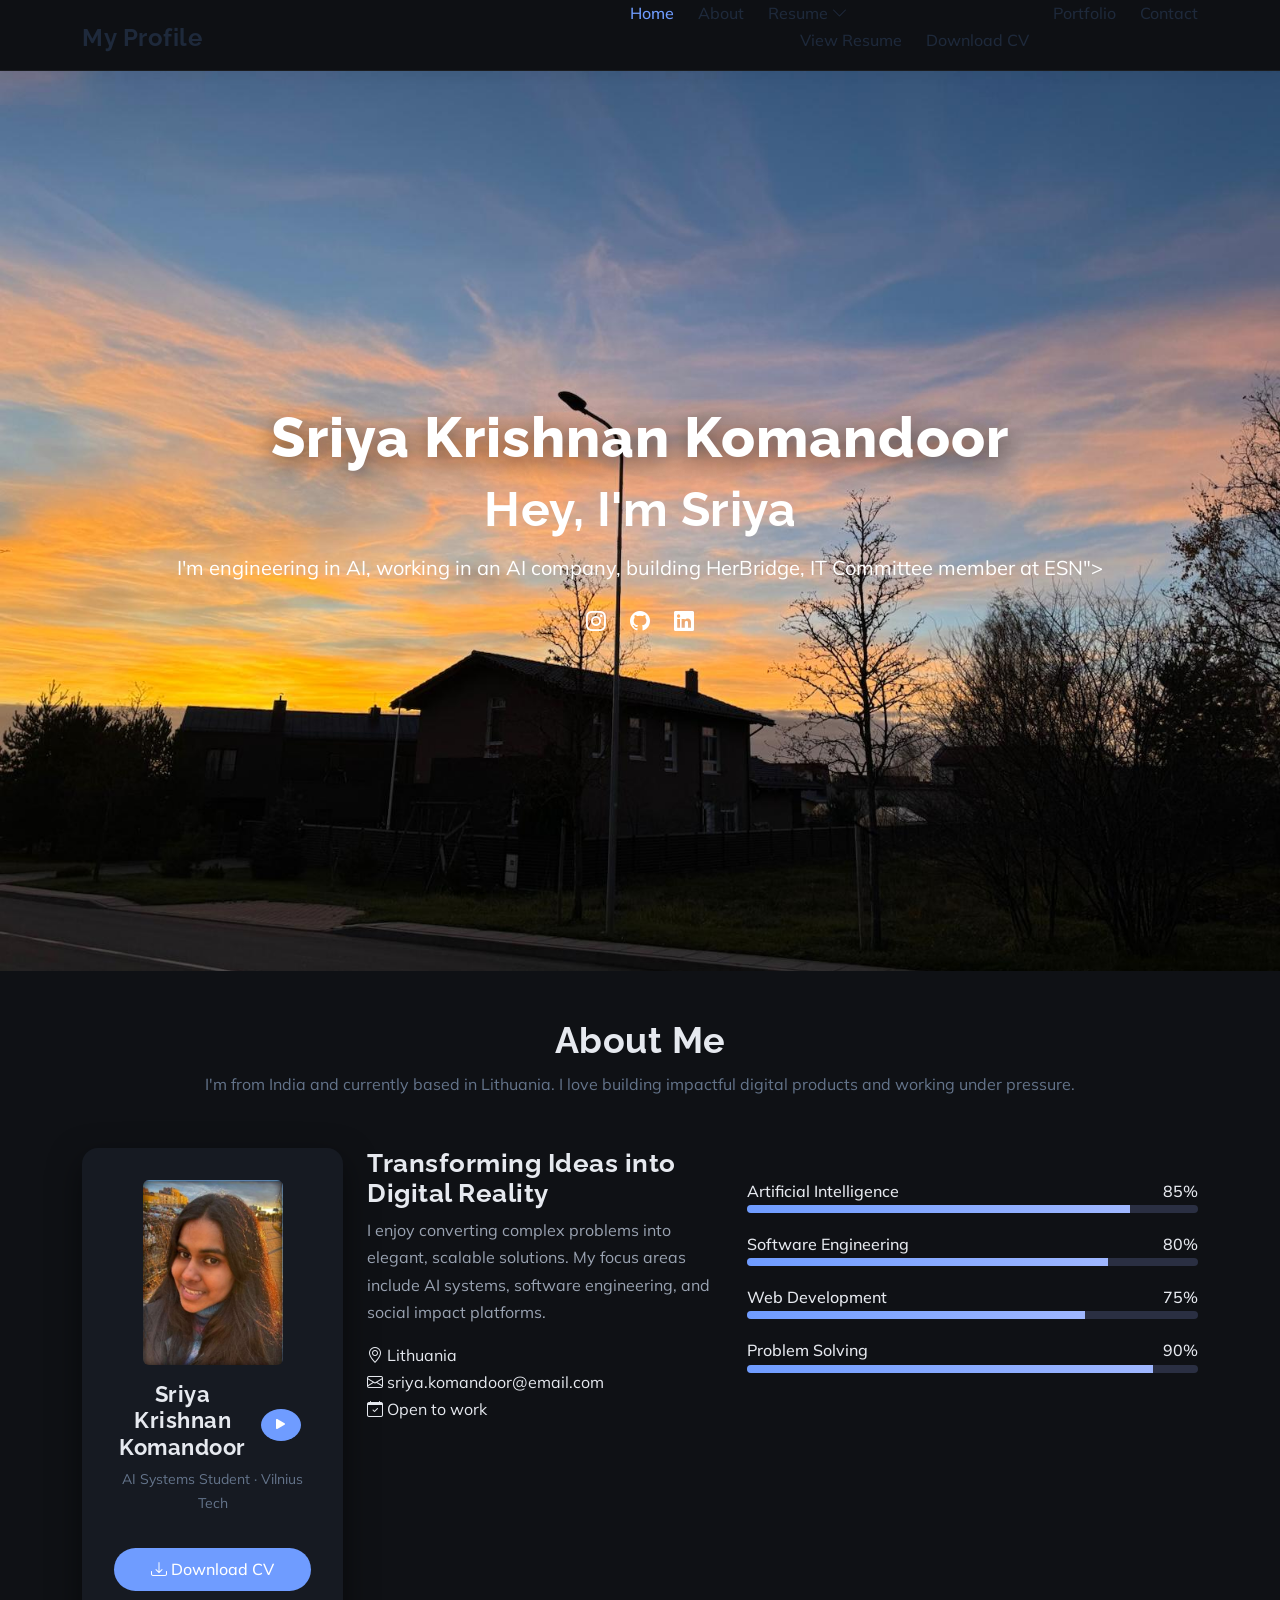
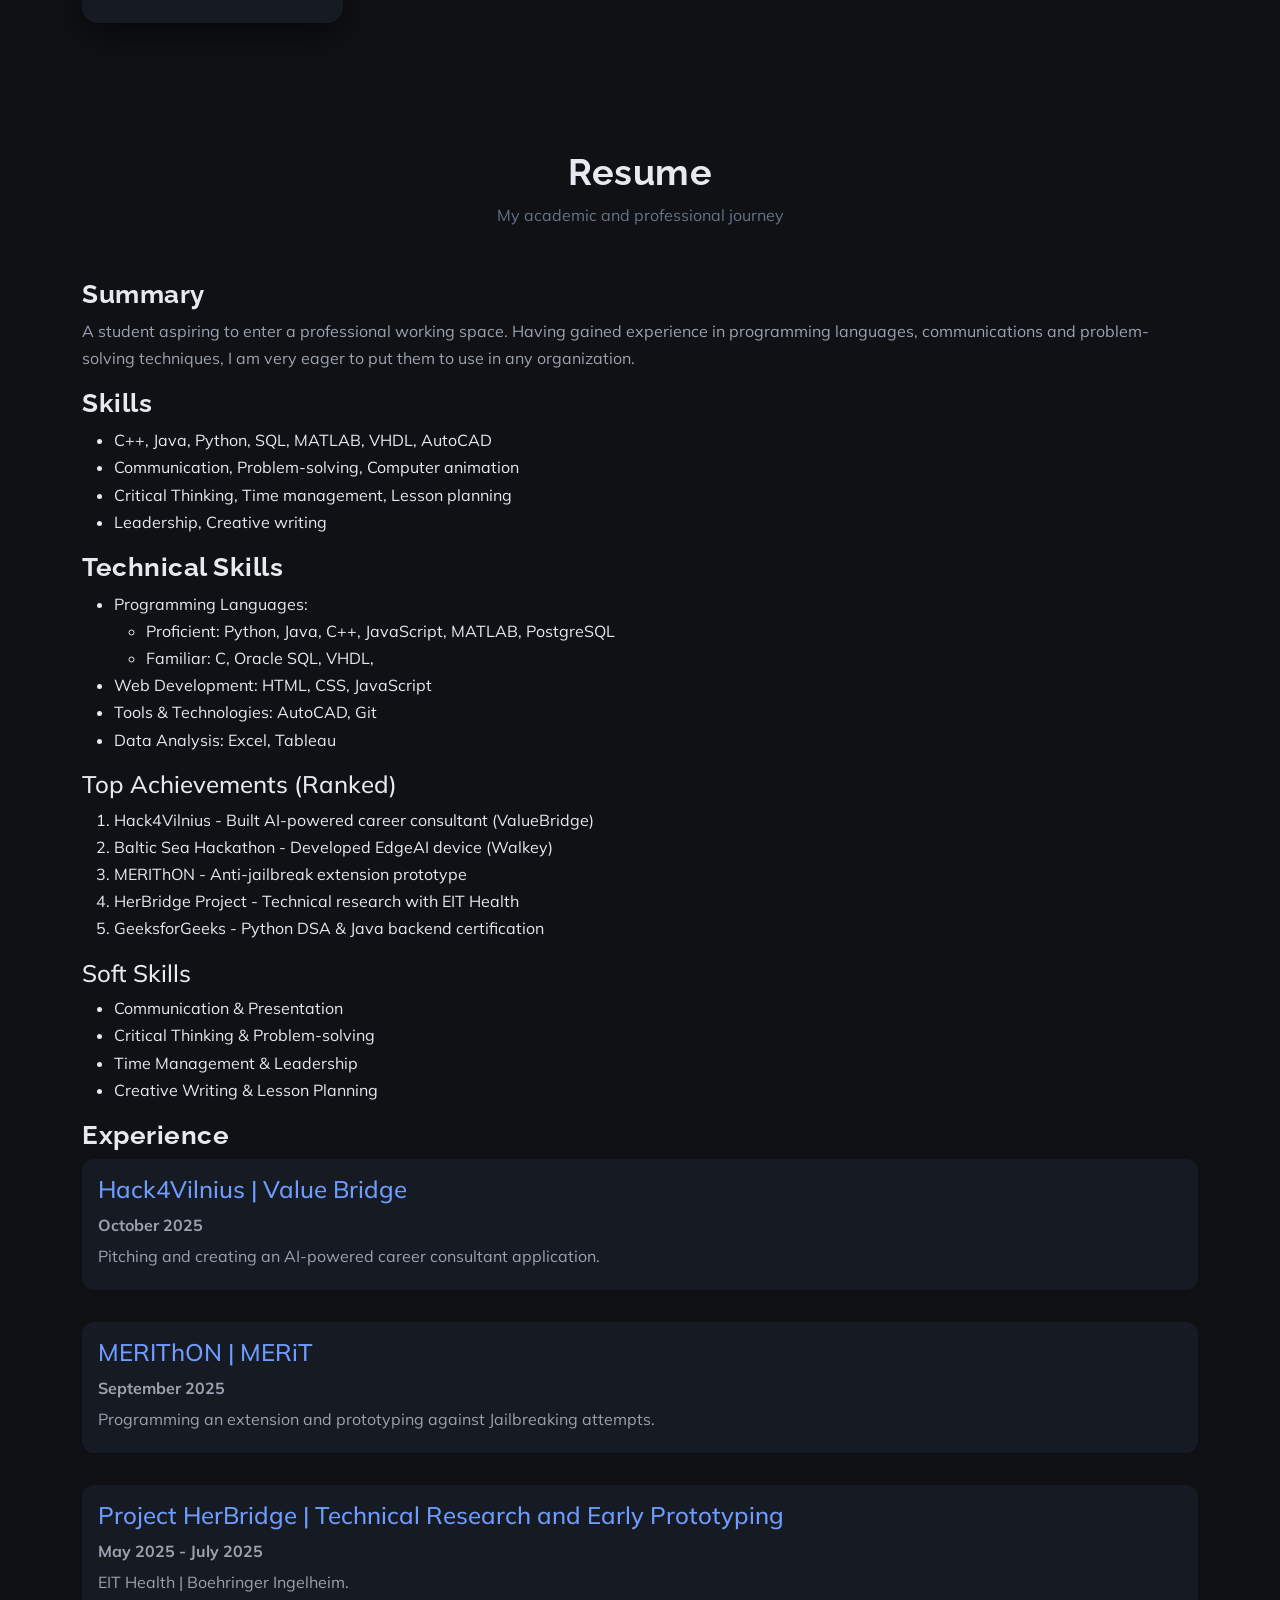
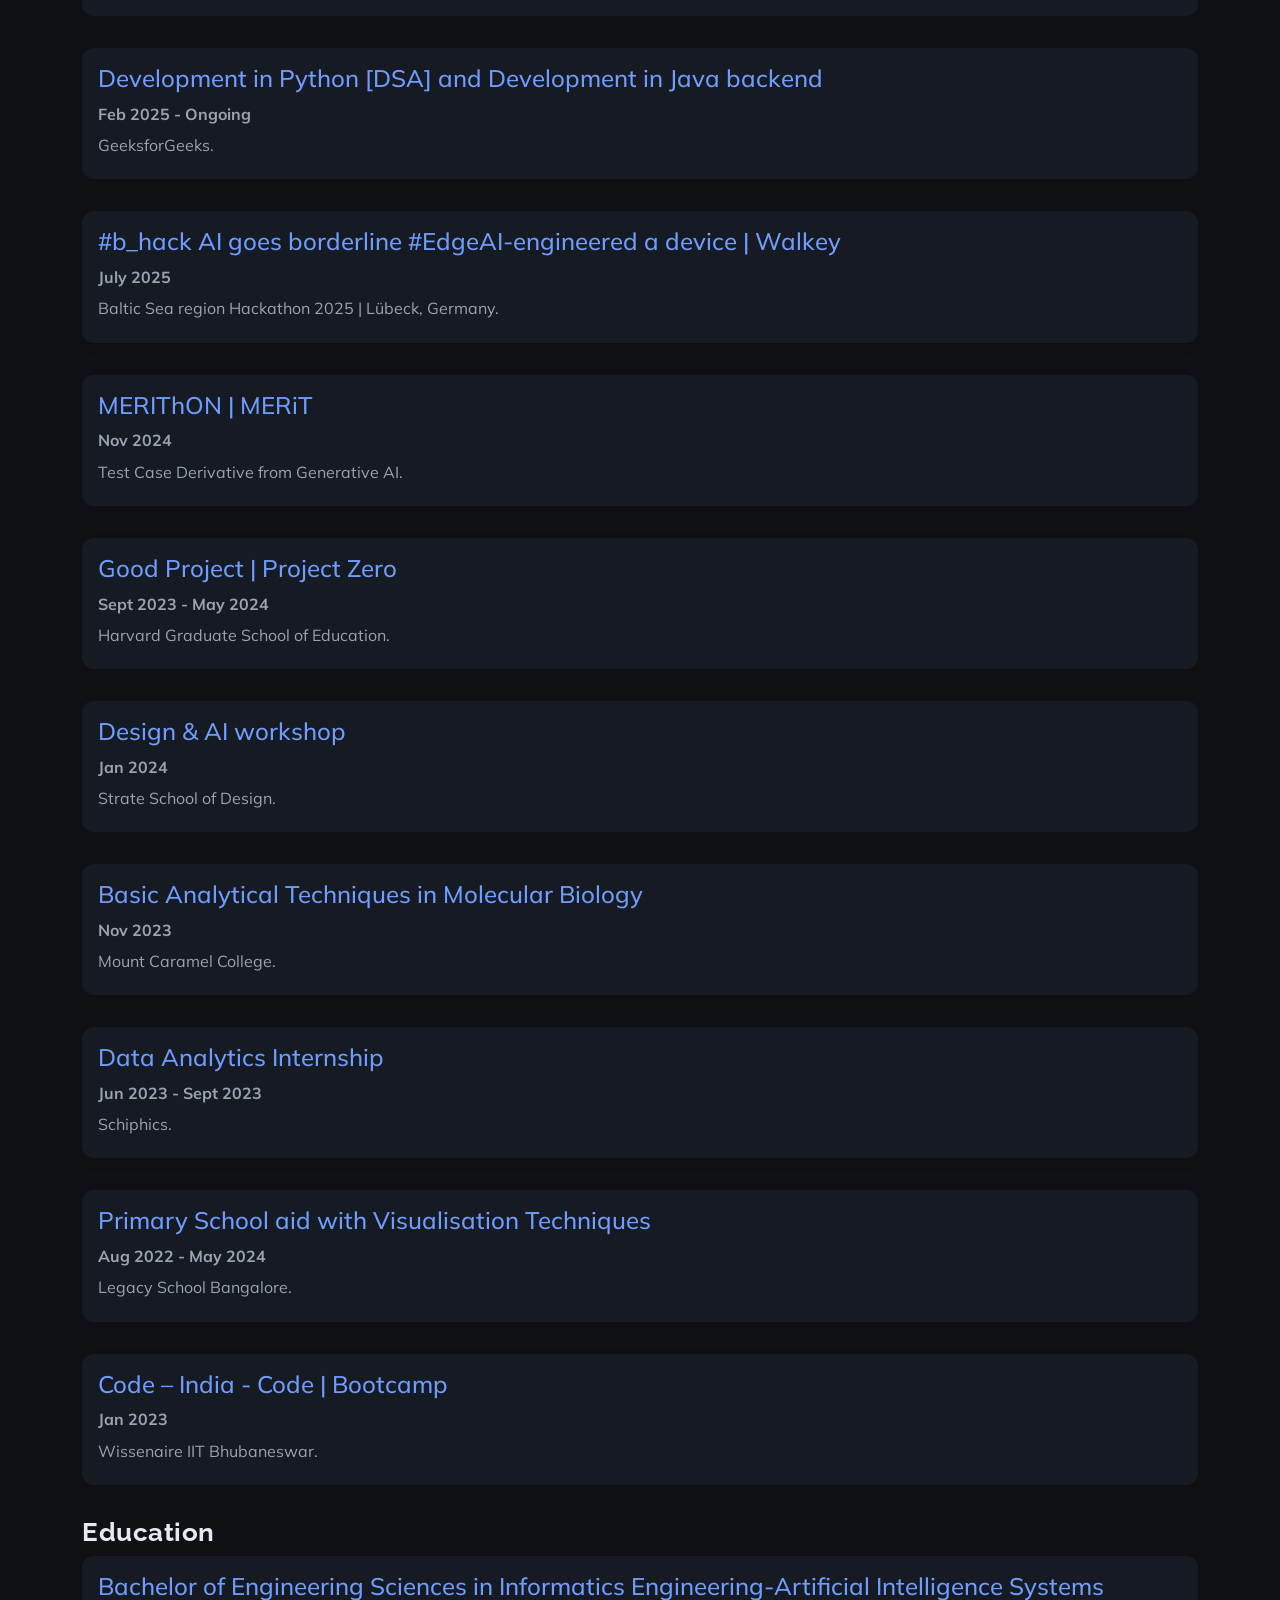
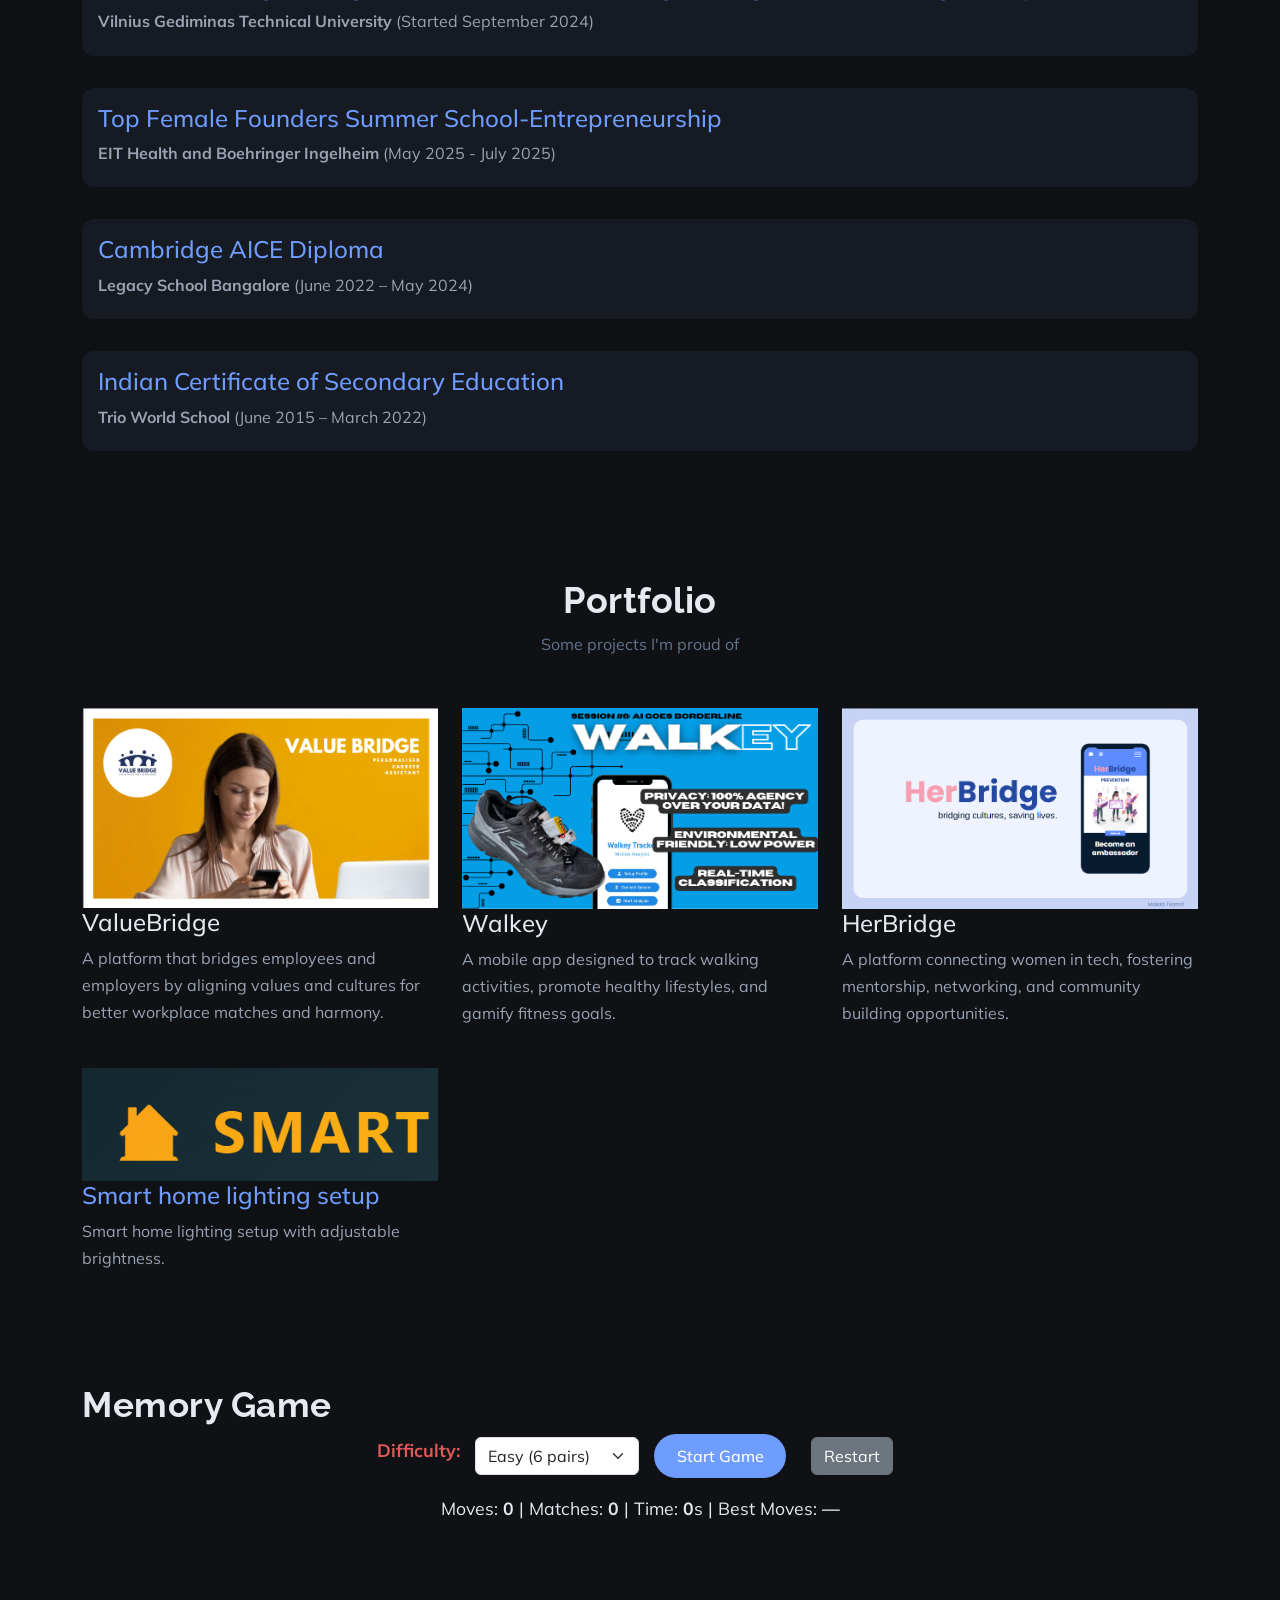
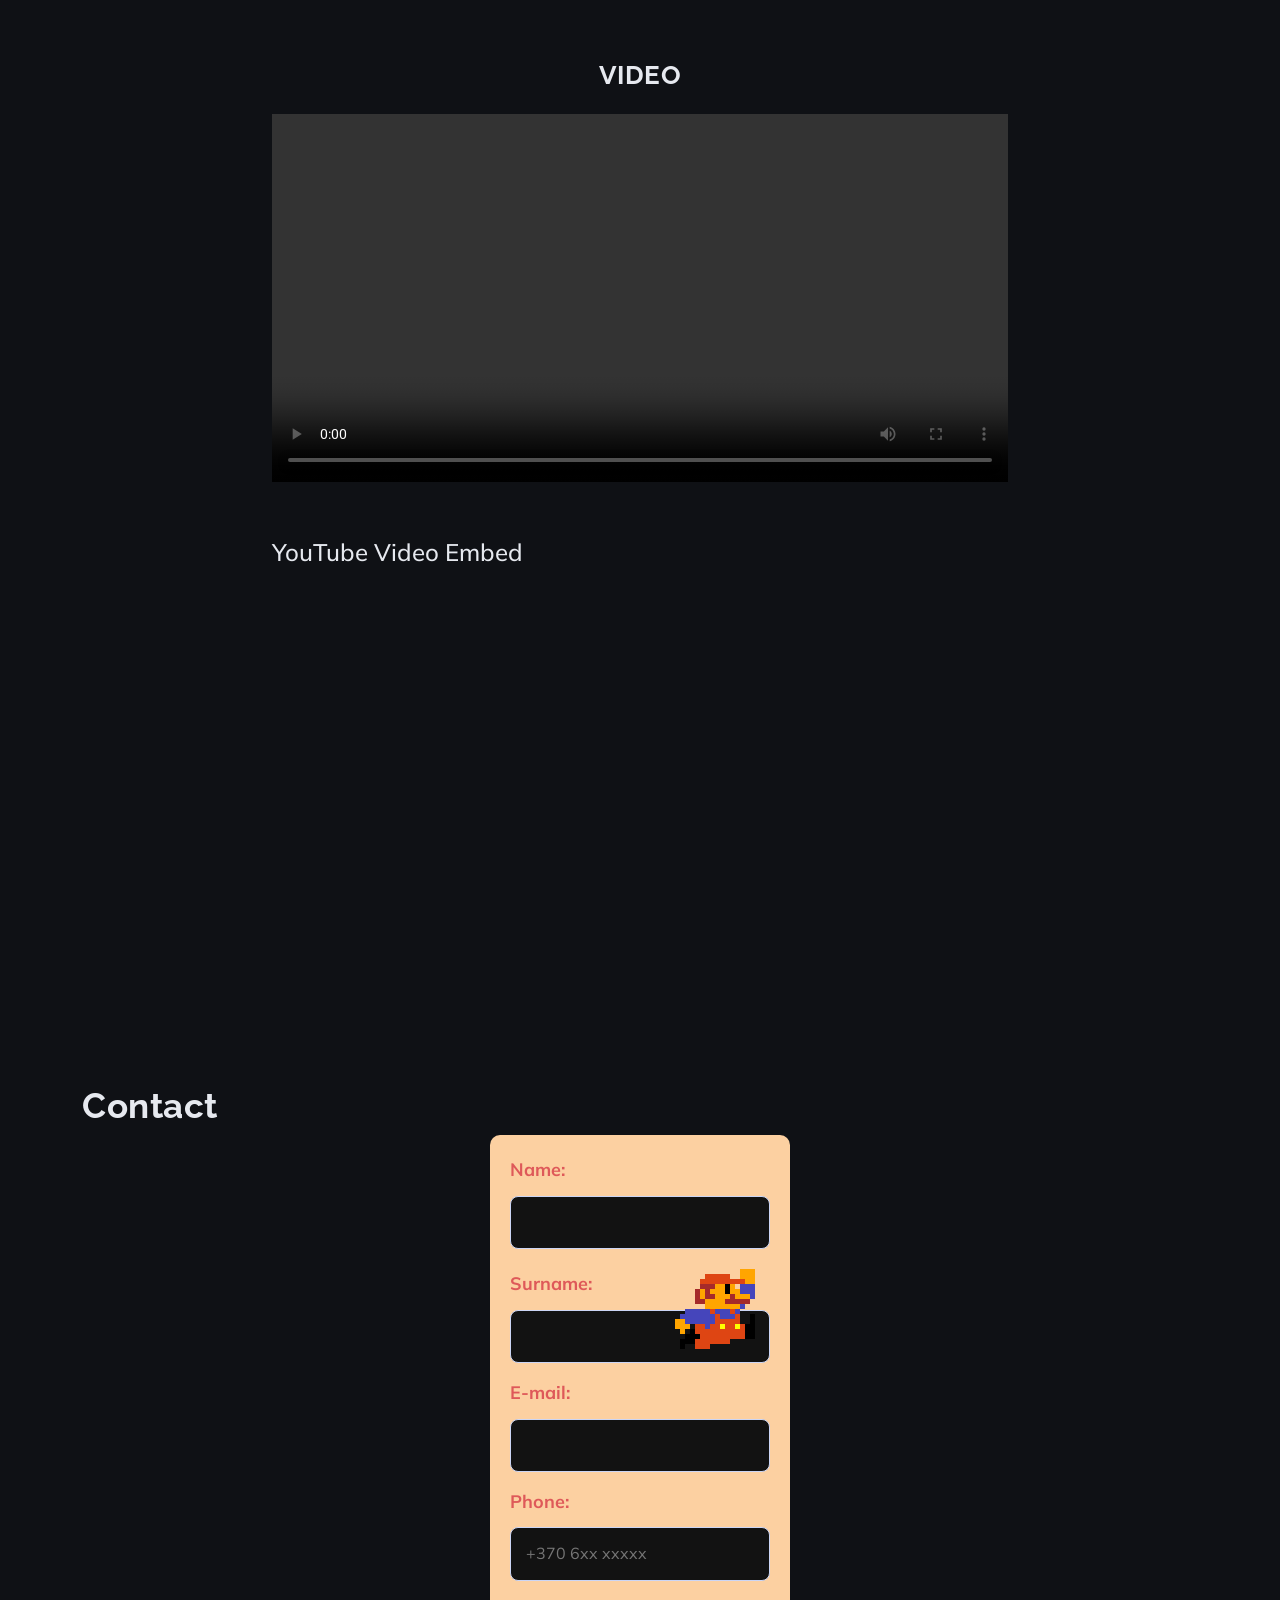
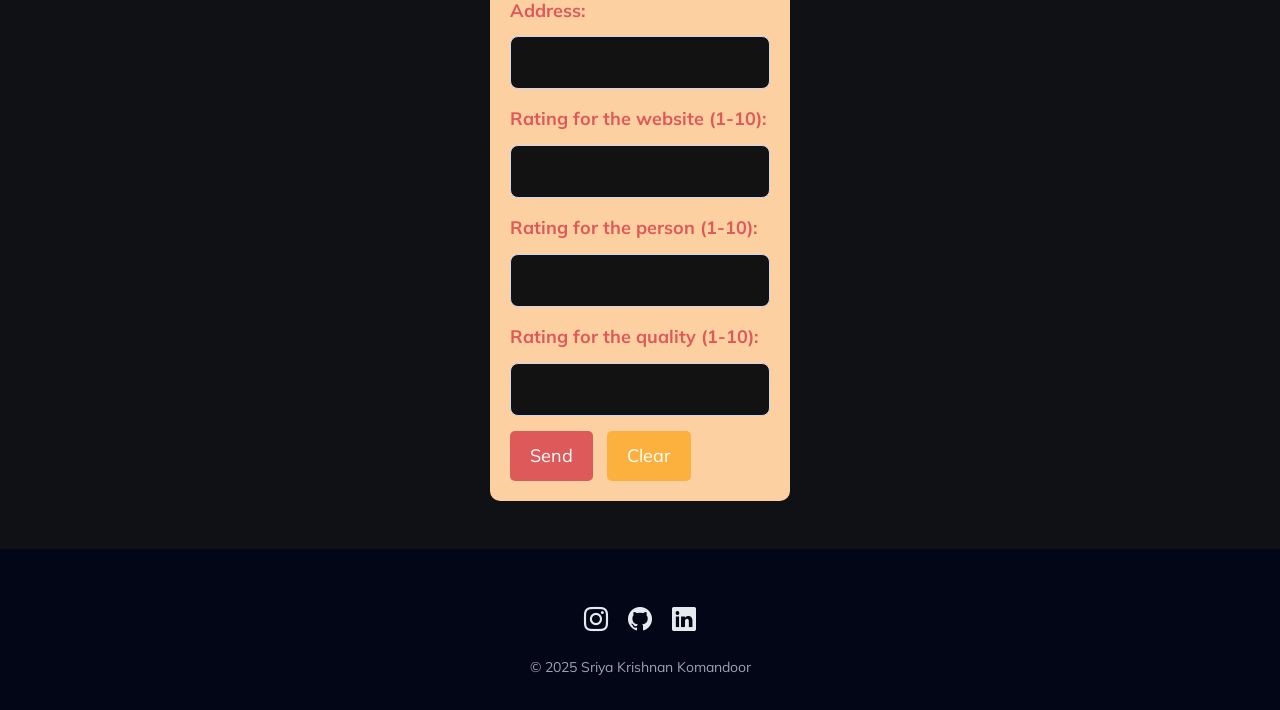
==== index.html @ 2a6f6691 "Update index.htmlnested lists and fixed form rating titles" ====
<!DOCTYPE html>
<html lang="en">

<head>
  <!-- Meta -->
  <meta charset="utf-8">
  <meta name="viewport" content="width=device-width, initial-scale=1.0">
  <title>Sriya Krishnan Komandoor | Profile</title>
  <meta name="description" content="Portfolio of Sriya Krishnan Komandoor - AI Engineer & Developer">
  <meta name="keywords" content="Sriya Komandoor, AI Engineer, Developer, Portfolio, Vilnius Tech">
  <meta name="author" content="Sriya Krishnan Komandoor">
  <meta name="color-scheme" content="dark">

  <!-- Favicons -->
  <link href="img/favicon.png" rel="icon">
  <link href="img/apple-touch-icon.png" rel="apple-touch-icon">

  <!-- Google Fonts -->
  <link rel="preconnect" href="https://fonts.googleapis.com">
  <link rel="preconnect" href="https://fonts.gstatic.com" crossorigin>
  <link href="https://fonts.googleapis.com/css2?family=Roboto:wght@300;400;500;700;900&family=Raleway:wght@300;400;600;700;900&family=Mulish:wght@300;400;600;700;900&display=swap" rel="stylesheet">

  <!-- Vendor CSS -->
  <link href="vendor/bootstrap/css/bootstrap.min.css" rel="stylesheet">
  <link href="vendor/bootstrap-icons/bootstrap-icons.css" rel="stylesheet">
  <link href="vendor/aos/aos.css" rel="stylesheet">
  <link href="vendor/glightbox/css/glightbox.min.css" rel="stylesheet">
  <link href="vendor/swiper/swiper-bundle.min.css" rel="stylesheet">

  <!-- Custom & Main CSS -->
  <link href="main.css" rel="stylesheet">
  <link href="custom.css" rel="stylesheet">

  <!-- Name Pronunciation Button Styling -->
  <style>
    .name-pronunciation {
      display: flex;
      align-items: center;
      gap: 10px;
    }

    .play-name-btn {
      width: 32px;
      height: 32px;
      background: var(--accent-color);
      border: none;
      border-radius: 50%;
      display: flex;
      align-items: center;
      justify-content: center;
      cursor: pointer;
      color: #fff;
      transition: 0.3s;
    }

    .play-name-btn:hover {
      transform: scale(1.1);
    }

    /* Memory Game Styles */
    #gameBoard {
      display: grid;
      gap: 10px;
      margin: 20px auto;
      max-width: 600px;
    }

    .card {
      aspect-ratio: 1;
      background: linear-gradient(135deg, #667eea 0%, #764ba2 100%);
      border-radius: 10px;
      display: flex;
      align-items: center;
      justify-content: center;
      font-size: 2rem;
      cursor: pointer;
      transition: transform 0.3s, box-shadow 0.3s;
      box-shadow: 0 4px 8px rgba(0,0,0,0.2);
    }

    .card:hover {
      transform: scale(1.05);
      box-shadow: 0 6px 12px rgba(0,0,0,0.3);
    }

    .card.flipped {
      background: linear-gradient(135deg, #f093fb 0%, #f5576c 100%);
    }

    .card.matched {
      background: linear-gradient(135deg, #4facfe 0%, #00f2fe 100%);
      cursor: default;
      opacity: 0.6;
    }

    .controls {
      display: flex;
      gap: 15px;
      align-items: center;
      justify-content: center;
      flex-wrap: wrap;
    }

    .stats {
      text-align: center;
      font-size: 1.1rem;
    }

    #winMessage {
      text-align: center;
      color: #4facfe;
      font-size: 1.5rem;
    }
  </style>
</head>

<body class="index-page">

  <!-- Header -->
  <header id="header" class="header fixed-top">
    <div class="container d-flex align-items-center justify-content-between">
      <h1 class="logo"><a href="#hero">My Profile</a></h1>

      <nav id="navmenu">
  <ul>
    <li><a href="#hero" class="active">Home</a></li>
    <li><a href="#about">About</a></li>

    <li class="dropdown">
      <a href="#">Resume <i class="bi bi-chevron-down"></i></a>
      <ul>
        <li><a href="resume.html">View Resume</a></li>
        <li><a href="CV-OCT2025.pdf">Download CV</a></li>
      </ul>
    </li>

    <li><a href="#portfolio">Portfolio</a></li>
    <li><a href="#contact">Contact</a></li>
  </ul>
</nav>

    </div>
  </header>

  <!-- Hero -->
  <section id="hero" class="hero dark-background">
    <img src="img/pictureeee.jpg" alt="Sriya portrait" data-aos="fade-in">

    <div class="hero-overlay" data-aos="fade-up">
      <h1 class="hero-name">Sriya Krishnan Komandoor</h1>
      <h2>Hey, I'm Sriya</h2>
      <p>
        I'm engineering in AI, working in an AI company, building HerBridge, IT Committee member at ESN">
        
      </p>

      <div class="social-links">
        <a href="#"><i class="bi bi-instagram"></i></a>
        <a href="#"><i class="bi bi-github"></i></a>
        <a href="https://www.linkedin.com/in/sriyakomandoor/" target="_blank">
          <i class="bi bi-linkedin"></i>
        </a>
      </div>
    </div>
  </section>

  <!-- About -->
  <section id="about" class="about section">
    <div class="container section-title" data-aos="fade-up">
      <h2>About Me</h2>
      <p>
        I'm from India and currently based in Lithuania.
        I love building impactful digital products and working under pressure.
      </p>
    </div>

    <div class="container">
      <div class="row gy-5">

        <!-- Profile Card -->
        <div class="col-lg-3">
          <div class="profile-card">
            <img src="img/Screenshot 2025-12-04 175038.png" class="img-fluid rounded" alt="Profile photo">

            <div class="name-pronunciation mt-3">
              <h3>Sriya Krishnan Komandoor</h3>
              <button class="play-name-btn" onclick="playNamePronunciation()">
                <i class="bi bi-play-fill"></i>
              </button>
            </div>

            <p class="role">AI Systems Student · Vilnius Tech</p>

            <a href="CV-OCT2025.pdf" class="btn btn-primary w-100 mt-3">
              <i class="bi bi-download"></i> Download CV
            </a>
          </div>
        </div>

        <!-- About Content -->
        <div class="col-lg-4">
          <h3>Transforming Ideas into Digital Reality</h3>
          <p>
            I enjoy converting complex problems into elegant, scalable solutions.
            My focus areas include AI systems, software engineering, and social impact platforms.
          </p>

          <ul class="list-unstyled">
            <li><i class="bi bi-geo-alt"></i> Lithuania</li>
            <li><i class="bi bi-envelope"></i> sriya.komandoor@email.com</li>
            <li><i class="bi bi-calendar-check"></i> Open to work</li>
          </ul>
        </div>

        <!-- Skills -->
        <div class="col-lg-5">
          <div class="skills-animation skills-list">
            <div class="skill-item">
              <div class="skill-info">
                <span>Artificial Intelligence</span>
                <span>85%</span>
              </div>
              <div class="progress">
                <div class="progress-bar" role="progressbar" aria-valuenow="85" aria-valuemin="0" aria-valuemax="100">
                </div>
              </div>
            </div>

            <div class="skill-item">
              <div class="skill-info">
                <span>Software Engineering</span>
                <span>80%</span>
              </div>
              <div class="progress">
                <div class="progress-bar" role="progressbar" aria-valuenow="80" aria-valuemin="0" aria-valuemax="100">
                </div>
              </div>
            </div>

            <div class="skill-item">
              <div class="skill-info">
                <span>Web Development</span>
                <span>75%</span>
              </div>
              <div class="progress">
                <div class="progress-bar" role="progressbar" aria-valuenow="75" aria-valuemin="0" aria-valuemax="100">
                </div>
              </div>
            </div>

            <div class="skill-item">
              <div class="skill-info">
                <span>Problem Solving</span>
                <span>90%</span>
              </div>
              <div class="progress">
                <div class="progress-bar" role="progressbar" aria-valuenow="90" aria-valuemin="0" aria-valuemax="100">
                </div>
              </div>
            </div>
          </div>
        </div>

      </div>
    </div>
  </section>

  <!-- Resume -->
  <section id="resume" class="resume section">
    <div class="container section-title">
      <h2>Resume</h2>
      <p>My academic and professional journey</p>
    </div>

    <div class="container">
      <h3>Summary</h3>
      <p>A student aspiring to enter a professional working space. Having gained experience in programming languages, communications and problem-solving techniques, I am very eager to put them to use in any organization.</p>

      <h3>Skills</h3>
      <ul>
        <li>C++, Java, Python, SQL, MATLAB, VHDL, AutoCAD</li>
        <li>Communication, Problem-solving, Computer animation</li>
        <li>Critical Thinking, Time management, Lesson planning</li>
        <li>Leadership, Creative writing</li>
      </ul>
      <h3>Technical Skills</h3>
      <ul>
        <li>Programming Languages:
          <ul>
            <li>Proficient: Python, Java, C++, JavaScript, MATLAB, PostgreSQL</li>
            <li>Familiar: C, Oracle SQL, VHDL, </li>
          </ul>
        </li>
        <li>Web Development: HTML, CSS, JavaScript</li>
        <li>Tools & Technologies: AutoCAD, Git</li>
        <li>Data Analysis: Excel, Tableau</li>
      </ul>

      <h4>Top Achievements (Ranked)</h4>

      <ol class="custom-ordered-list">
        <li>Hack4Vilnius - Built AI-powered career consultant (ValueBridge)</li>
        <li>Baltic Sea Hackathon - Developed EdgeAI device (Walkey)</li>
        <li>MERIThON - Anti-jailbreak extension prototype</li>
        <li>HerBridge Project - Technical research with EIT Health</li>
        <li>GeeksforGeeks - Python DSA & Java backend certification</li>
      </ol>

      <h4>Soft Skills</h4>
      <ul class="custom-unordered-list">
        <li>Communication & Presentation</li>
        <li>Critical Thinking & Problem-solving</li>
        <li>Time Management & Leadership</li>
        <li>Creative Writing & Lesson Planning</li>
      </ul>

      <h3>Experience</h3>
      <div class="resume-item">
        <h4>Hack4Vilnius | Value Bridge</h4>
        <p><strong>October 2025</strong></p>
        <p>Pitching and creating an AI-powered career consultant application.</p>
      </div>
      <div class="resume-item">
        <h4>MERIThON | MERiT</h4>
        <p><strong>September 2025</strong></p>
        <p>Programming an extension and prototyping against Jailbreaking attempts.</p>
      </div>
      <div class="resume-item">
        <h4>Project HerBridge | Technical Research and Early Prototyping</h4>
        <p><strong>May 2025 - July 2025</strong></p>
        <p>EIT Health | Boehringer Ingelheim.</p>
      </div>
      <div class="resume-item">
        <h4>Development in Python [DSA] and Development in Java backend</h4>
        <p><strong>Feb 2025 - Ongoing</strong></p>
        <p>GeeksforGeeks.</p>
      </div>
      <div class="resume-item">
        <h4>#b_hack AI goes borderline #EdgeAI-engineered a device | Walkey</h4>
        <p><strong>July 2025</strong></p>
        <p>Baltic Sea region Hackathon 2025 | Lübeck, Germany.</p>
      </div>
      <div class="resume-item">
        <h4>MERIThON | MERiT</h4>
        <p><strong>Nov 2024</strong></p>
        <p>Test Case Derivative from Generative AI.</p>
      </div>
      <div class="resume-item">
        <h4>Good Project | Project Zero</h4>
        <p><strong>Sept 2023 - May 2024</strong></p>
        <p>Harvard Graduate School of Education.</p>
      </div>
      <div class="resume-item">
        <h4>Design & AI workshop</h4>
        <p><strong>Jan 2024</strong></p>
        <p>Strate School of Design.</p>
      </div>
      <div class="resume-item">
        <h4>Basic Analytical Techniques in Molecular Biology</h4>
        <p><strong>Nov 2023</strong></p>
        <p>Mount Caramel College.</p>
      </div>
      <div class="resume-item">
        <h4>Data Analytics Internship</h4>
        <p><strong>Jun 2023 - Sept 2023</strong></p>
        <p>Schiphics.</p>
      </div>
      <div class="resume-item">
        <h4>Primary School aid with Visualisation Techniques</h4>
        <p><strong>Aug 2022 - May 2024</strong></p>
        <p>Legacy School Bangalore.</p>
      </div>
      <div class="resume-item">
        <h4>Code – India - Code | Bootcamp</h4>
        <p><strong>Jan 2023</strong></p>
        <p>Wissenaire IIT Bhubaneswar.</p>
      </div>

      <h3>Education</h3>
      <div class="resume-item">
        <h4>Bachelor of Engineering Sciences in Informatics Engineering-Artificial Intelligence Systems</h4>
        <p><strong>Vilnius Gediminas Technical University</strong> (Started September 2024)</p>
      </div>
      <div class="resume-item">
        <h4>Top Female Founders Summer School-Entrepreneurship</h4>
        <p><strong>EIT Health and Boehringer Ingelheim</strong> (May 2025 - July 2025)</p>
      </div>
      <div class="resume-item">
        <h4>Cambridge AICE Diploma</h4>
        <p><strong>Legacy School Bangalore</strong> (June 2022 – May 2024)</p>
      </div>
      <div class="resume-item">
        <h4>Indian Certificate of Secondary Education</h4>
        <p><strong>Trio World School</strong> (June 2015 – March 2022)</p>
      </div>
    </div>
  </section>

  <!-- Portfolio -->
  <section id="portfolio" class="portfolio section">
    <div class="container section-title">
      <h2>Portfolio</h2>
      <p>Some projects I'm proud of</p>
    </div>

    <div class="container">
      <div class="row gy-4">
        <div class="col-lg-4">
          <img src="img/image.png" class="img-fluid" alt="ValueBridge">
          <h4>ValueBridge</h4>
          <p>A platform that bridges employees and employers by aligning values and cultures for better workplace matches and harmony.</p>
        </div>
        <div class="col-lg-4">
          <img src="img/IMAGEieie.png" class="img-fluid" alt="Walkey">
          <h4>Walkey</h4>
          <p>A mobile app designed to track walking activities, promote healthy lifestyles, and gamify fitness goals.</p>
        </div>
        <div class="col-lg-4">
          <img src="img/Screenshot 2025-12-04 215946.png" class="img-fluid" alt="HerBridge">
          <h4>HerBridge</h4>
          <p>A platform connecting women in tech, fostering mentorship, networking, and community building opportunities.</p>
        </div>
        <div class="col-lg-4">
          <img src="SMARTHOME.png" class="img-fluid" alt="Smart Home">
          <a href="hw.html">
            <h4>Smart home lighting setup</h4>
          </a>
          <p>Smart home lighting setup with adjustable brightness.</p>
        </div>
      </div>
    </div>
  </section>

  <!-- Memory Game -->
  <section id="memory-game" class="section">
    <div class="container">
      <h2>Memory Game</h2>

      <div class="controls mb-3">
        <label for="difficulty">Difficulty:</label>
        <select id="difficulty" class="form-select" style="width: auto;">
          <option value="easy">Easy (6 pairs)</option>
          <option value="hard">Hard (12 pairs)</option>
        </select>

        <button id="startGame" class="btn btn-primary">Start Game</button>
        <button id="restartGame" class="btn btn-secondary">Restart</button>
      </div>

      <div class="stats mb-3">
        <span>Moves: <strong id="moves">0</strong></span> |
        <span>Matches: <strong id="matches">0</strong></span> |
        <span>Time: <strong id="timer">0</strong>s</span> |
        <span>Best Moves: <strong id="bestScore">—</strong></span>
      </div>

      <div id="gameBoard"></div>

      <p id="winMessage" class="mt-3 fw-bold"></p>
    </div>
  </section>

  <div class="container mt-5" data-aos="fade-up">
    <h3 class="text-center mb-4">VIDEO</h3>
    <div class="row gy-4 justify-content-center">
      <div class="col-lg-8">
        <div class="media-block mb-5">
          <video class="w-100" controls>
            <source src="intro.mp4" type="video/mp4">
            Your browser does not support the video tag.
          </video>
        </div>
        <div class="media-block mb-5">
          <h4>YouTube Video Embed</h4>
          <div class="ratio ratio-16x9">
            <iframe src="https://www.youtube.com/embed/KOW0hOw9WMQ" title="YouTube video player" frameborder="0" allow="accelerometer; autoplay; clipboard-write; encrypted-media; gyroscope; picture-in-picture" allowfullscreen></iframe>
          </div>
        </div>
      </div>
    </div>
  </div>

  <!-- Contact -->
  <section id="contact" class="section">
    <div class="container">
      <h2>Contact</h2>

      <!-- From Uiverse.io by guilhermeyohan -->
      <form id="contactForm" class="form">
        <label for="name">Name:</label>
        <input type="text" class="infos" id="name" name="name" required pattern="[A-Za-z\s]+">
        <span id="nameError" class="error"></span>
        <div class="mario"></div>
        <label for="surname">Surname:</label>
        <input type="text" class="infos" id="surname" name="surname" required pattern="[A-Za-z\s]+">
        <span id="surnameError" class="error"></span>
        <label for="email">E-mail:</label>
        <input type="email" id="email" name="email" required>
        <span id="emailError" class="error"></span>
        <label for="phone">Phone:</label>
        <input type="tel" id="phone" name="phone" required placeholder="+370 6xx xxxxx">
        <span id="phoneError" class="error"></span>
  
        <label for="address">Address:</label>
        <input type="text" class="infos" id="address" name="address" required>
        <span id="addressError" class="error"></span>
  
        <label for="r1">Rating for the website (1-10):</label>
        <input type="number" id="r1" name="r1" min="1" max="10" required>
        <span id="r1Error" class="error"></span>
  
        <label for="r2">Rating for the person (1-10):</label>
        <input type="number" id="r2" name="r2" min="1" max="10" required>
        <span id="r2Error" class="error"></span>
        <label for="r3">Rating for the quality (1-10):</label>
        <input type="number" id="r3" name="r3" min="1" max="10" required>
        <span id="r3Error" class="error"></span>
        <button type="button" id="submitBtn" disabled>Send</button>
        <button type="reset" id="limpar">Clear</button>
      </form>

<div id="formResult"></div>

      <div id="formResult"></div>
    </div>
  </section>

  <!-- Footer -->
  <footer class="footer text-center">
    <div class="social-links">
      <a href="#"><i class="bi bi-instagram"></i></a>
      <a href="#"><i class="bi bi-github"></i></a>
      <a href="https://www.linkedin.com/in/sriyakomandoor/" target="_blank">
        <i class="bi bi-linkedin"></i>
      </a>
    </div>
    <p>© 2025 Sriya Krishnan Komandoor</p>
  </footer>

  <!-- Audio -->
  <audio id="namePronunciation">
    <source src="audio/name-pronunciation.mp3" type="audio/mpeg">
  </audio>

  <!-- Scripts -->
  <script>
    function playNamePronunciation() {
      document.getElementById('namePronunciation').play();
    }

    // MEMORY GAME - EMBEDDED VERSION
    document.addEventListener("DOMContentLoaded", () => {
      const symbols = ["🍎", "🚀", "🎧", "📘", "⚡", "🎮", "🐱", "🌙", "🎯", "💡", "🎵", "📸"];

      let firstCard = null;
      let secondCard = null;
      let lockBoard = false;
      let moves = 0;
      let matches = 0;
      let timer = 0;
      let timerInterval = null;
      let totalPairs = 0;
      let bestScores = { easy: null, hard: null };

      const board = document.getElementById("gameBoard");
      const movesEl = document.getElementById("moves");
      const matchesEl = document.getElementById("matches");
      const timerEl = document.getElementById("timer");
      const winMessage = document.getElementById("winMessage");
      const bestScoreEl = document.getElementById("bestScore");
      const difficultySelect = document.getElementById("difficulty");

      function startTimer() {
        clearInterval(timerInterval);
        timer = 0;
        if (timerEl) timerEl.textContent = timer;

        timerInterval = setInterval(() => {
          timer++;
          if (timerEl) timerEl.textContent = timer;
        }, 1000);
      }

      function createBoard(difficulty) {
        if (!board) return;

        board.innerHTML = "";
        moves = 0;
        matches = 0;
        firstCard = null;
        secondCard = null;
        lockBoard = false;
        clearInterval(timerInterval);
        timer = 0;
        if (timerEl) timerEl.textContent = timer;

        if (movesEl) movesEl.textContent = moves;
        if (matchesEl) matchesEl.textContent = matches;
        if (winMessage) winMessage.textContent = "";

        totalPairs = difficulty === "easy" ? 6 : 12;

        board.style.gridTemplateColumns =
          difficulty === "easy" ? "repeat(4, 1fr)" : "repeat(6, 1fr)";

        const selectedSymbols = symbols.slice(0, totalPairs);
        const cards = [...selectedSymbols, ...selectedSymbols]
          .sort(() => Math.random() - 0.5);

        cards.forEach(symbol => {
          const card = document.createElement("div");
          card.className = "card";
          card.dataset.symbol = symbol;
          card.addEventListener("click", () => flipCard(card));
          board.appendChild(card);
        });

        // Display best score
        const best = bestScores[difficulty];
        if (bestScoreEl) bestScoreEl.textContent = best || "—";
      }

      function flipCard(card) {
        if (lockBoard || card === firstCard || card.classList.contains("matched")) return;

        card.textContent = card.dataset.symbol;
        card.classList.add("flipped");

        if (!firstCard) {
          firstCard = card;
          return;
        }

        secondCard = card;
        moves++;
        if (movesEl) movesEl.textContent = moves;

        checkMatch();
      }

      function checkMatch() {
        if (firstCard.dataset.symbol === secondCard.dataset.symbol) {
          firstCard.classList.add("matched");
          secondCard.classList.add("matched");
          matches++;
          if (matchesEl) matchesEl.textContent = matches;
          resetTurn();

          if (matches === totalPairs) {
            winGame();
          }
        } else {
          lockBoard = true;
          setTimeout(() => {
            firstCard.textContent = "";
            secondCard.textContent = "";
            firstCard.classList.remove("flipped");
            secondCard.classList.remove("flipped");
            resetTurn();
          }, 1000);
        }
      }

      function resetTurn() {
        firstCard = null;
        secondCard = null;
        lockBoard = false;
      }

      function winGame() {
        clearInterval(timerInterval);
        if (winMessage) winMessage.textContent = `🎉 You won in ${moves} moves and ${timer} seconds!`;

        const difficulty = difficultySelect.value;
        const currentBest = bestScores[difficulty];

        if (!currentBest || moves < currentBest) {
          bestScores[difficulty] = moves;
          if (bestScoreEl) bestScoreEl.textContent = moves;
        }
      }

      document.getElementById("startGame")?.addEventListener("click", () => {
        createBoard(difficultySelect.value);
        startTimer();
      });

      document.getElementById("restartGame")?.addEventListener("click", () => {
        createBoard(difficultySelect.value);
        startTimer();
      });

      difficultySelect?.addEventListener("change", () => {
        const best = bestScores[difficultySelect.value];
        if (bestScoreEl) bestScoreEl.textContent = best || "—";
      });
    });
  </script>

  <script src="vendor/bootstrap/js/bootstrap.bundle.min.js"></script>
  <script src="vendor/aos/aos.js"></script>
  <script src="vendor/typed.js/typed.umd.js"></script>
  <script src="assets/vendor/waypoints/noframework.waypoints.js"></script>

  <script src="main.js"></script>
  <script src="custom.js"></script>

</body>

</html>
---- main.css ----
/* --------------------------------------------------
   ROOT VARIABLES
-------------------------------------------------- */
:root {
  --accent-color: #6c63ff;
  --dark-bg: #0f172a;
  --light-bg: #f8fafc;
  --text-color: #1e293b;
  --muted-text: #64748b;
  --contrast-color: #ffffff;
  --card-radius: 16px;
  --transition: all 0.3s ease;
}

/* --------------------------------------------------
   GLOBAL RESET
-------------------------------------------------- */
* {
  margin: 0;
  padding: 0;
  box-sizing: border-box;
}

body {
  font-family: "Roboto", sans-serif;
  color: var(--text-color);
  background-color: var(--light-bg);
  line-height: 1.6;
}

img {
  max-width: 100%;
  height: auto;
  display: block;
}

/* --------------------------------------------------
   LINKS & BUTTONS
-------------------------------------------------- */
a {
  color: var(--accent-color);
  text-decoration: none;
  transition: var(--transition);
}

a:hover {
  color: #554ee6;
}

.btn-primary {
  background: var(--accent-color);
  border: none;
  padding: 10px 22px;
  border-radius: 30px;
  color: #fff;
  font-weight: 500;
  transition: var(--transition);
}

.btn-primary:hover {
  background: #554ee6;
  transform: translateY(-2px);
}

/* --------------------------------------------------
   HEADER & NAVIGATION
-------------------------------------------------- */
.header {
  background: #fff;
  box-shadow: 0 2px 15px rgba(0, 0, 0, 0.05);
  z-index: 999;
}

.logo a {
  font-size: 24px;
  font-weight: 700;
  color: var(--text-color);
}

#navmenu ul {
  list-style: none;
  display: flex;
  gap: 24px;
}

#navmenu a {
  font-weight: 500;
  color: var(--text-color);
}

#navmenu a.active,
#navmenu a:hover {
  color: var(--accent-color);
}

.mobile-nav-toggle {
  font-size: 28px;
  cursor: pointer;
}

/* --------------------------------------------------
   HERO SECTION
-------------------------------------------------- */
.hero {
  min-height: 100vh;
  background: var(--dark-bg);
  color: #fff;
  display: flex;
  align-items: center;
  justify-content: center;
  position: relative;
  text-align: center;
}

.hero img {
  position: absolute;
  inset: 0;
  width: 100%;
  height: 100%;
  object-fit: cover;
  opacity: 0.25;
}

.hero h2 {
  font-size: 48px;
  font-weight: 700;
  margin-bottom: 12px;
}

.hero p {
  font-size: 20px;
}

.social-links {
  margin-top: 20px;
}

.social-links a {
  font-size: 20px;
  margin: 0 10px;
  color: #fff;
}

.social-links a:hover {
  color: var(--accent-color);
}

/* --------------------------------------------------
   SECTION STYLING
-------------------------------------------------- */
.section {
  padding: 80px 0;
}

.section-title {
  text-align: center;
  margin-bottom: 50px;
}

.section-title h2 {
  font-size: 36px;
  font-weight: 700;
}

.section-title p {
  color: var(--muted-text);
}

/* --------------------------------------------------
   PROFILE CARD
-------------------------------------------------- */
.profile-card {
  background: #fff;
  padding: 30px;
  border-radius: var(--card-radius);
  box-shadow: 0 10px 30px rgba(0, 0, 0, 0.08);
  text-align: center;
}

.profile-card img {
  border-radius: 50%;
  width: 140px;
  margin: 0 auto 15px;
}

.profile-card h3 {
  font-size: 22px;
  font-weight: 700;
}

.role {
  color: var(--muted-text);
  font-size: 14px;
}

/* --------------------------------------------------
   NAME PRONUNCIATION BUTTON
-------------------------------------------------- */
.play-name-btn {
  width: 32px;
  height: 32px;
  border-radius: 50%;
  background: var(--accent-color);
  border: none;
  display: inline-flex;
  align-items: center;
  justify-content: center;
  color: #fff;
  cursor: pointer;
}

.play-name-btn:hover {
  transform: scale(1.1);
}

/* --------------------------------------------------
   SKILLS
-------------------------------------------------- */
.skills-list {
  margin-top: 30px;
}

.skill-item {
  margin-bottom: 18px;
}

.skill-info {
  display: flex;
  justify-content: space-between;
  font-weight: 500;
}

.progress {
  height: 8px;
  background: #e5e7eb;
  border-radius: 4px;
  overflow: hidden;
}

.progress-bar {
  height: 100%;
  background: var(--accent-color);
}

/* --------------------------------------------------
   PORTFOLIO
-------------------------------------------------- */
.portfolio-card {
  background: #fff;
  border-radius: var(--card-radius);
  overflow: hidden;
  box-shadow: 0 8px 25px rgba(0, 0, 0, 0.08);
  transition: var(--transition);
}

.portfolio-card:hover {
  transform: translateY(-6px);
}

.portfolio-card h4 {
  padding: 15px;
  font-size: 18px;
  text-align: center;
}

/* --------------------------------------------------
   CONTACT FORM
-------------------------------------------------- */
#contact form {
  max-width: 600px;
  margin: auto;
}

#contact input,
#contact textarea {
  width: 100%;
  padding: 12px 15px;
  margin-bottom: 15px;
  border-radius: 8px;
  border: 1px solid #cbd5f5;
}

#contact textarea {
  resize: vertical;
  min-height: 120px;
}

/* --------------------------------------------------
   FOOTER
-------------------------------------------------- */
.footer {
  background: #020617;
  color: #cbd5f5;
  padding: 30px 0;
}

.footer p {
  margin: 0;
  font-size: 14px;
}

/* --------------------------------------------------
   RESPONSIVE
-------------------------------------------------- */
@media (max-width: 768px) {
  .hero h2 {
    font-size: 36px;
  }

  #navmenu ul {
    flex-direction: column;
    gap: 15px;
  }
}
---- custom.css ----
/* =========================
   DARK MODE SYSTEM
========================= */

:root {
  color-scheme: dark;

  --bg-main: #0f1115;
  --bg-surface: #161a22;
  --bg-elevated: #1e2430;

  --text-main: #e6e9ef;
  --text-muted: #9aa3b2;

  --accent-color: #6f9cff;

  --space-1: 0.5rem;
  --space-2: 1rem;
  --space-3: 2rem;
  --space-4: 3rem;
}

html, body {
  width: 100%;
  overflow-x: hidden;
}

body {
  background: var(--bg-main);
  color: var(--text-main);
  font-family: "Mulish", sans-serif;
  line-height: 1.7;
}

/* =========================
   TYPOGRAPHY
========================= */

h1, h2, h3 {
  font-family: "Raleway", sans-serif;
  font-weight: 700;
  letter-spacing: 0.5px;
}

h1 { font-size: 2.8rem; }
h2 { font-size: 2.2rem; }
h3 { font-size: 1.6rem; }

p {
  color: var(--text-muted);
  margin-bottom: var(--space-2);
}

/* =========================
   HERO (ANIMATION FIXED)
========================= */

.hero {
  min-height: 100vh;
  display: flex;
  align-items: center;
  justify-content: center;

  background: linear-gradient(
    270deg,
    #1b1f2a,
    #2a2f42,
    #1b1f2a
  );
  background-size: 600% 600%;
  animation: gradientMove 15s ease infinite;
}

@keyframes gradientMove {
  0% { background-position: 0% 50%; }
  50% { background-position: 100% 50%; }
  100% { background-position: 0% 50%; }
}

/* =========================
   HEADER / NAVBAR
========================= */

.header {
  position: sticky;
  top: 0;
  z-index: 999;
  background: rgba(15,17,21,0.9);
  backdrop-filter: blur(12px);
  border-bottom: 1px solid rgba(255,255,255,0.05);
}

.navmenu a {
  color: var(--text-main);
  padding: 0.5rem 1rem;
  border-radius: 8px;
}

.navmenu a:hover,
.navmenu a.active {
  background: rgba(255,255,255,0.08);
  color: var(--accent-color);
}

/* =========================
   SECTIONS & SURFACES
========================= */

.section {
  padding: var(--space-4) 0;
}

.profile-card,
.portfolio-card,
.exp-card {
  background: var(--bg-surface);
  padding: var(--space-3);
  border-radius: 16px;
  box-shadow: 0 12px 32px rgba(0,0,0,0.5);
  margin-bottom: var(--space-3);
}

/* =========================
   BUTTONS & LINKS
========================= */

a {
  color: var(--accent-color);
  text-decoration: none;
}

a:hover {
  text-decoration: underline;
}

.btn-primary,
.btn-getstarted {
  background: var(--accent-color);
  color: #fff;
  border-radius: 999px;
  padding: 0.6rem 1.4rem;
  transition: transform 0.2s ease, box-shadow 0.2s ease;
}

.btn-primary:hover {
  transform: translateY(-2px);
  box-shadow: 0 8px 20px rgba(0,0,0,0.6);
}

/* =========================
   PROGRESS BARS
========================= */

.progress {
  height: 8px;
  background: #2a2f42;
  border-radius: 999px;
  overflow: hidden;
}

.progress-bar {
  background: linear-gradient(
    90deg,
    var(--accent-color),
    #9fb7ff
  );
}

/* =========================
   MEMORY GAME
========================= */

#gameBoard {
  display: grid;
  gap: 1rem;
  margin-top: 1rem;
}

.card {
  background: var(--bg-elevated);
  border-radius: 12px;
  height: 80px;
  display: grid;
  place-items: center;
  font-size: 2rem;
  cursor: pointer;
  transition: transform 0.2s ease;
}

.card:hover {
  transform: scale(1.05);
}

.card.matched {
  background: rgba(111,156,255,0.2);
  cursor: default;
}

/* =========================
   LOADER
========================= */

#preloader {
  background: var(--bg-main);
  display: grid;
  place-items: center;
}

#preloader::after {
  content: "";
  width: 40px;
  height: 40px;
  border: 4px solid #2a2f42;
  border-top-color: var(--accent-color);
  border-radius: 50%;
  animation: spin 1s linear infinite;
}

@keyframes spin {
  to { transform: rotate(360deg); }
}

/* =========================
   ACCESSIBILITY
========================= */

@media (prefers-reduced-motion: reduce) {
  * {
    animation: none !important;
    transition: none !important;
  }
}

/* ---------------------------------
   HERO NAME OVERLAY
---------------------------------- */
.hero-overlay {
  position: relative;
  z-index: 2;
}

.hero p {
  color: #ffffff;
}

.typed {
  color: var(--accent-color) !important;
}

.hero-name {
  font-size: 56px;
  font-weight: 800;
  letter-spacing: 1px;
  color: #ffffff;
  margin-bottom: 10px;
  text-shadow: 0 6px 25px rgba(0, 0, 0, 0.6);
}

/* Mobile responsive */
@media (max-width: 768px) {
  .hero-name {
    font-size: 38px;
  }
}

/* Form validation */
.invalid {
  border-color: red;
}

.error {
  color: red;
  font-size: 0.8rem;
}

/* Resume items */
.resume-item {
  margin-bottom: 2rem;
  padding: 1rem;
  background: var(--bg-surface);
  border-radius: 12px;
  box-shadow: 0 4px 12px rgba(0,0,0,0.1);
}

.resume-item h4 {
  color: var(--accent-color);
  margin-bottom: 0.5rem;
}

.resume-item p {
  margin: 0.25rem 0;
}

/* Footer social links */
.footer .social-links {
  margin-bottom: 1rem;
}

.footer .social-links a {
  color: var(--text-main);
  margin: 0 0.5rem;
  font-size: 1.5rem;
  transition: color 0.3s ease;
}

.footer .social-links a:hover {
  color: var(--accent-color);
}

/* From Uiverse.io by guilhermeyohan */ 
form {
  background-color: #fcd0a1;
  border-radius: 10px;
  padding: 20px;
  width: 300px;
  margin: 50px auto;
}

label {
  display: block;
  margin-bottom: 10px;
  font-size: 18px;
  font-weight: bold;
  color: #de5959;
}

.infos[type="text"], input[type="email"] {
  width: 100%;
  padding: 10px;
  font-size: 16px;
  border-radius: 5px;
  border: none;
  margin-bottom: 20px;
}

button {
  background-color: #de5959;
  color: white;
  font-size: 18px;
  padding: 10px 20px;
  border: none;
  border-radius: 5px;
  cursor: pointer;
  margin-right: 10px;
}

button:hover {
  background-color: #b54141;
}

#limpar {
  background-color: #fcb13e;
  color: white;
  font-size: 18px;
  padding: 10px 20px;
  border: none;
  border-radius: 5px;
  cursor: pointer;
}

#limpar:hover {
  background-color: #c78d35;
}

.mario {
  width: 5px;
  height: 5px;
  position: relative;
  left: 100px;
  box-shadow: 0px 0px 0px transparent, 130px 5px #ffa500, 135px 5px #ffa500,
140px 5px #ffa500, 95px 10px #de4513, 100px 10px #de4513, 105px 10px #de4513,
110px 10px #de4513, 115px 10px #de4513, 130px 10px #ffa500,
135px 10px #ffa500, 140px 10px #ffa500, 90px 15px #de4513, 95px 15px #de4513,
100px 15px #de4513, 105px 15px #de4513, 110px 15px #de4513,
115px 15px #de4513, 120px 15px #de4513, 125px 15px #de4513,
130px 15px hsl(15, 84%, 47%), 135px 15px #ffa500, 140px 15px #ffa500,
90px 20px #a52a2a, 95px 20px #a52a2a, 100px 20px #a52a2a, 105px 20px #ffa500,
110px 20px #ffa500, 115px 20px #000, 120px 20px #ffa500, 130px 20px #4545bb,
135px 20px #4545bb, 140px 20px #4545bb, 85px 25px #a52a2a, 90px 25px #ffa500,
95px 25px #a52a2a, 100px 25px #ffa500, 105px 25px #ffa500,
110px 25px #ffa500, 115px 25px #000, 120px 25px #ffa500, 125px 25px #ffa500,
130px 25px #4545bb, 135px 25px #4545bb, 140px 25px #4545bb,
85px 30px #a52a2a, 90px 30px #ffa500, 95px 30px #a52a2a, 100px 30px #a52a2a,
105px 30px #ffa500, 110px 30px #ffa500, 115px 30px #ffa500,
120px 30px #a52a2a, 125px 30px #ffa500, 130px 30px #ffa500,
135px 30px #ffa500, 140px 30px #4545bb, 85px 35px #a52a2a, 90px 35px #a52a2a,
95px 35px #ffa500, 100px 35px #ffa500, 105px 35px #ffa500,
110px 35px #ffa500, 115px 35px #a52a2a, 120px 35px #a52a2a,
125px 35px #a52a2a, 130px 35px #a52a2a, 135px 35px #a52a2a,
95px 40px #ffa500, 100px 40px #ffa500, 105px 40px #ffa500,
110px 40px #ffa500, 115px 40px #ffa500, 120px 40px #ffa500,
125px 40px #ffa500, 130px 40px #4545bb, 75px 45px #4545bb, 80px 45px #4545bb,
85px 45px #4545bb, 90px 45px #4545bb, 95px 45px #4545bb, 100px 45px #de4513,
105px 45px #4545bb, 110px 45px #4545bb, 115px 45px #4545bb,
120px 45px #de4513, 125px 45px #4545bb, 70px 50px #4545bb, 75px 50px #4545bb,
80px 50px #4545bb, 85px 50px #4545bb, 90px 50px #4545bb, 95px 50px #4545bb,
100px 50px #4545bb, 105px 50px #de4513, 110px 50px #4545bb,
115px 50px #4545bb, 120px 50px #4545bb, 125px 50px #de4513, 140px 50px #000,
65px 55px #ffa500, 70px 55px #ffa500, 75px 55px #4545bb, 80px 55px #4545bb,
85px 55px #4545bb, 90px 55px #4545bb, 95px 55px #4545bb, 100px 55px #4545bb,
105px 55px #de4513, 110px 55px #de4513, 115px 55px #de4513,
120px 55px #de4513, 125px 55px #de4513, 140px 55px #000, 65px 60px #ffa500,
70px 60px #ffa500, 75px 60px #ffa500, 85px 60px #de4513, 90px 60px #de4513,
95px 60px #4545bb, 100px 60px #de4513, 105px 60px #de4513, 110px 60px #ff0,
115px 60px #de4513, 120px 60px #de4513, 125px 60px #ff0, 130px 60px #de4513,
135px 60px #000, 140px 60px #000, 70px 65px #ffa500, 80px 65px #000,
85px 65px #de4513, 90px 65px #de4513, 95px 65px #de4513, 100px 65px #de4513,
105px 65px #de4513, 110px 65px #de4513, 115px 65px #de4513,
120px 65px #de4513, 125px 65px #de4513, 130px 65px #de4513, 135px 65px #000,
140px 65px #000, 75px 70px #000, 80px 70px #000, 85px 70px #000,
90px 70px #de4513, 95px 70px #de4513, 100px 70px #de4513, 105px 70px #de4513,
110px 70px #de4513, 115px 70px #de4513, 120px 70px #de4513,
125px 70px #de4513, 130px 70px #de4513, 135px 70px #000, 140px 70px #000,
70px 75px #000, 75px 75px #000, 80px 75px #000, 85px 75px #de4513,
90px 75px #de4513, 95px 75px #de4513, 100px 75px #de4513, 105px 75px #de4513,
110px 75px #de4513, 115px 75px #de4513, 70px 80px #000, 85px 80px #de4513,
90px 80px #de4513, 95px 80px #de4513;
}
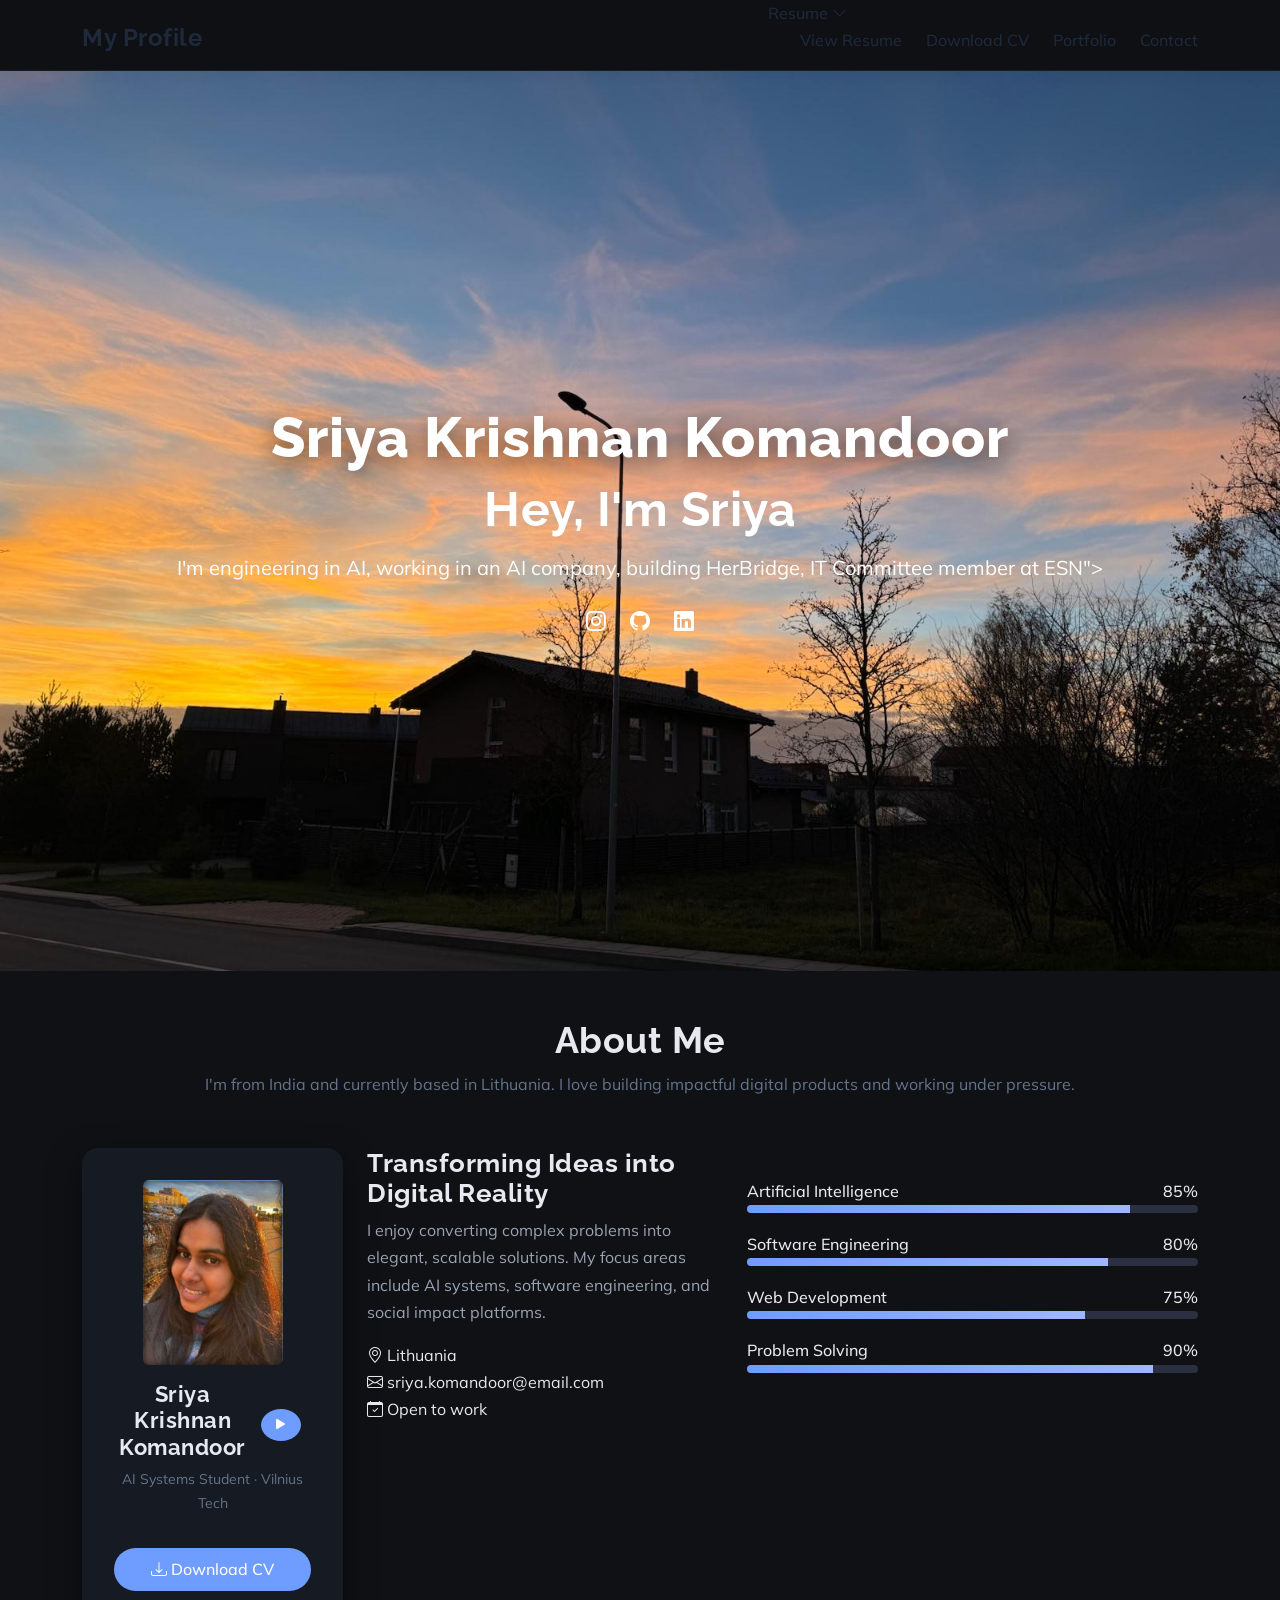
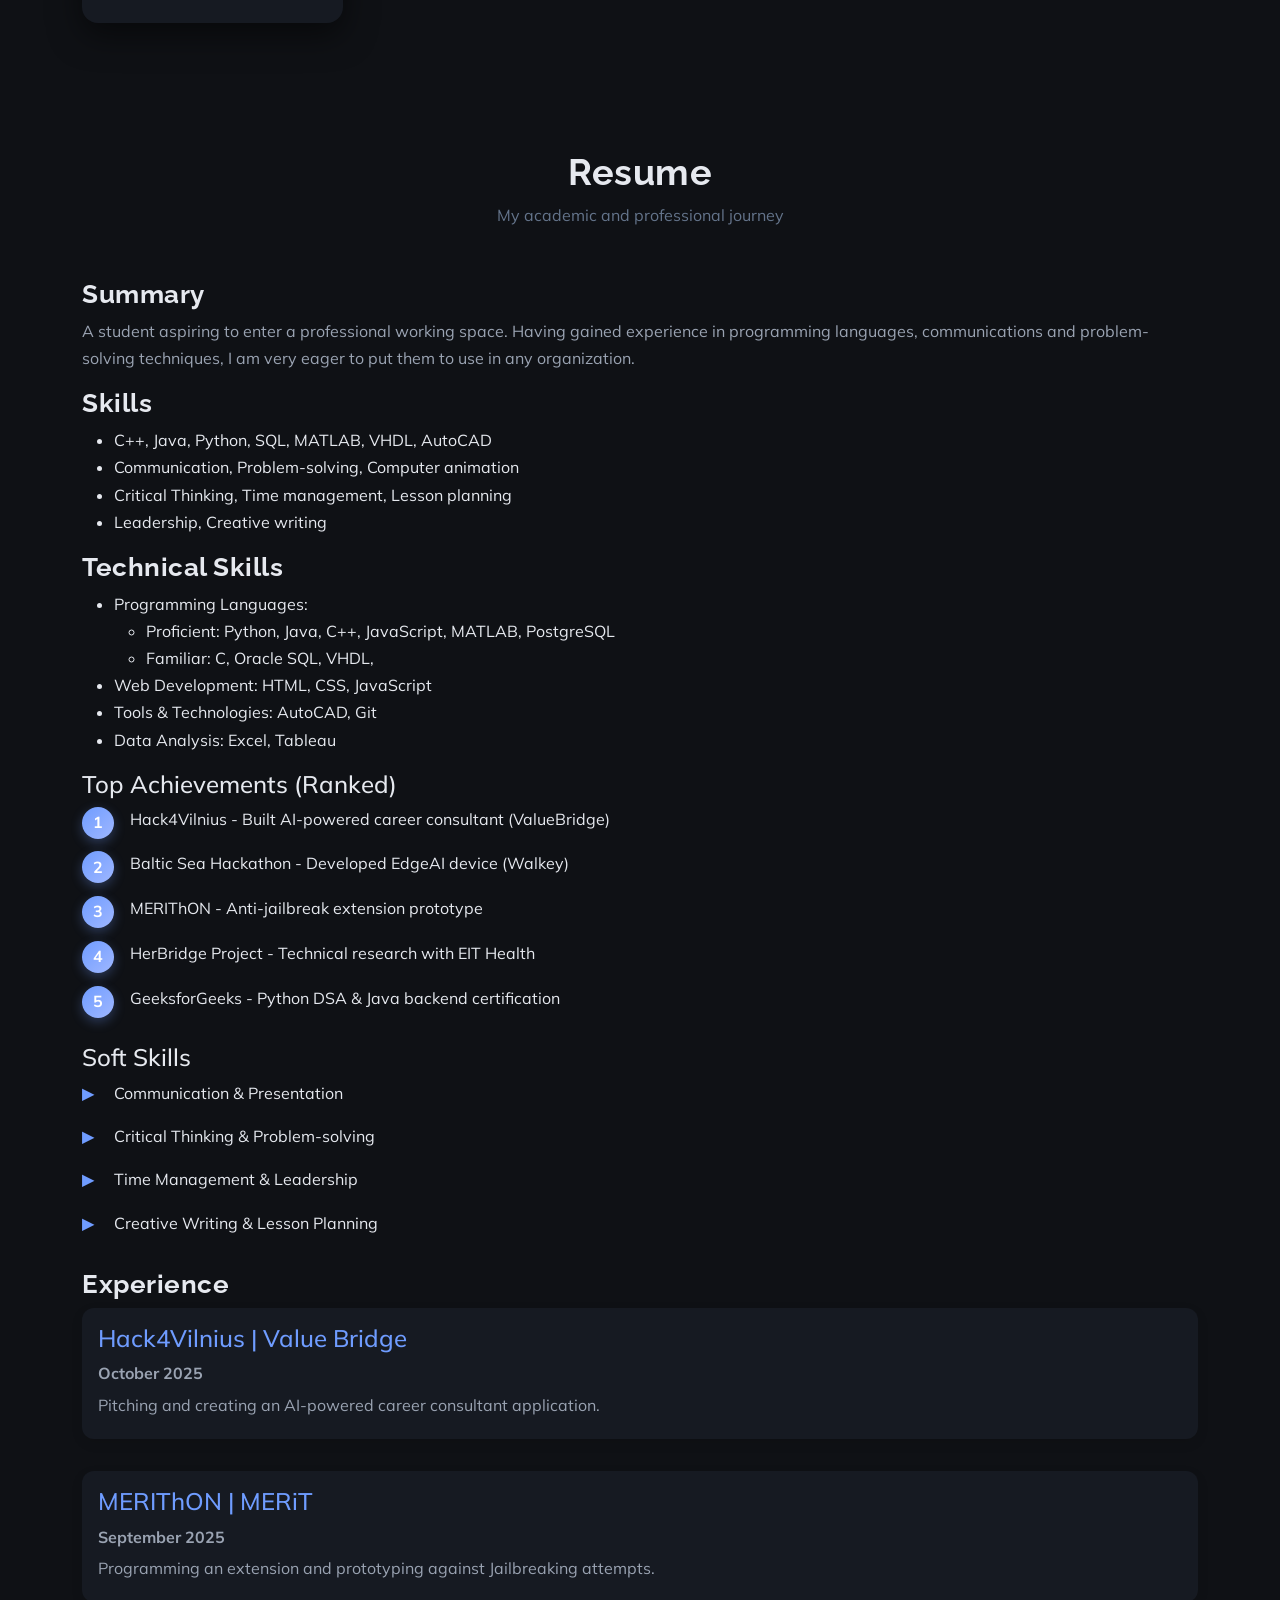
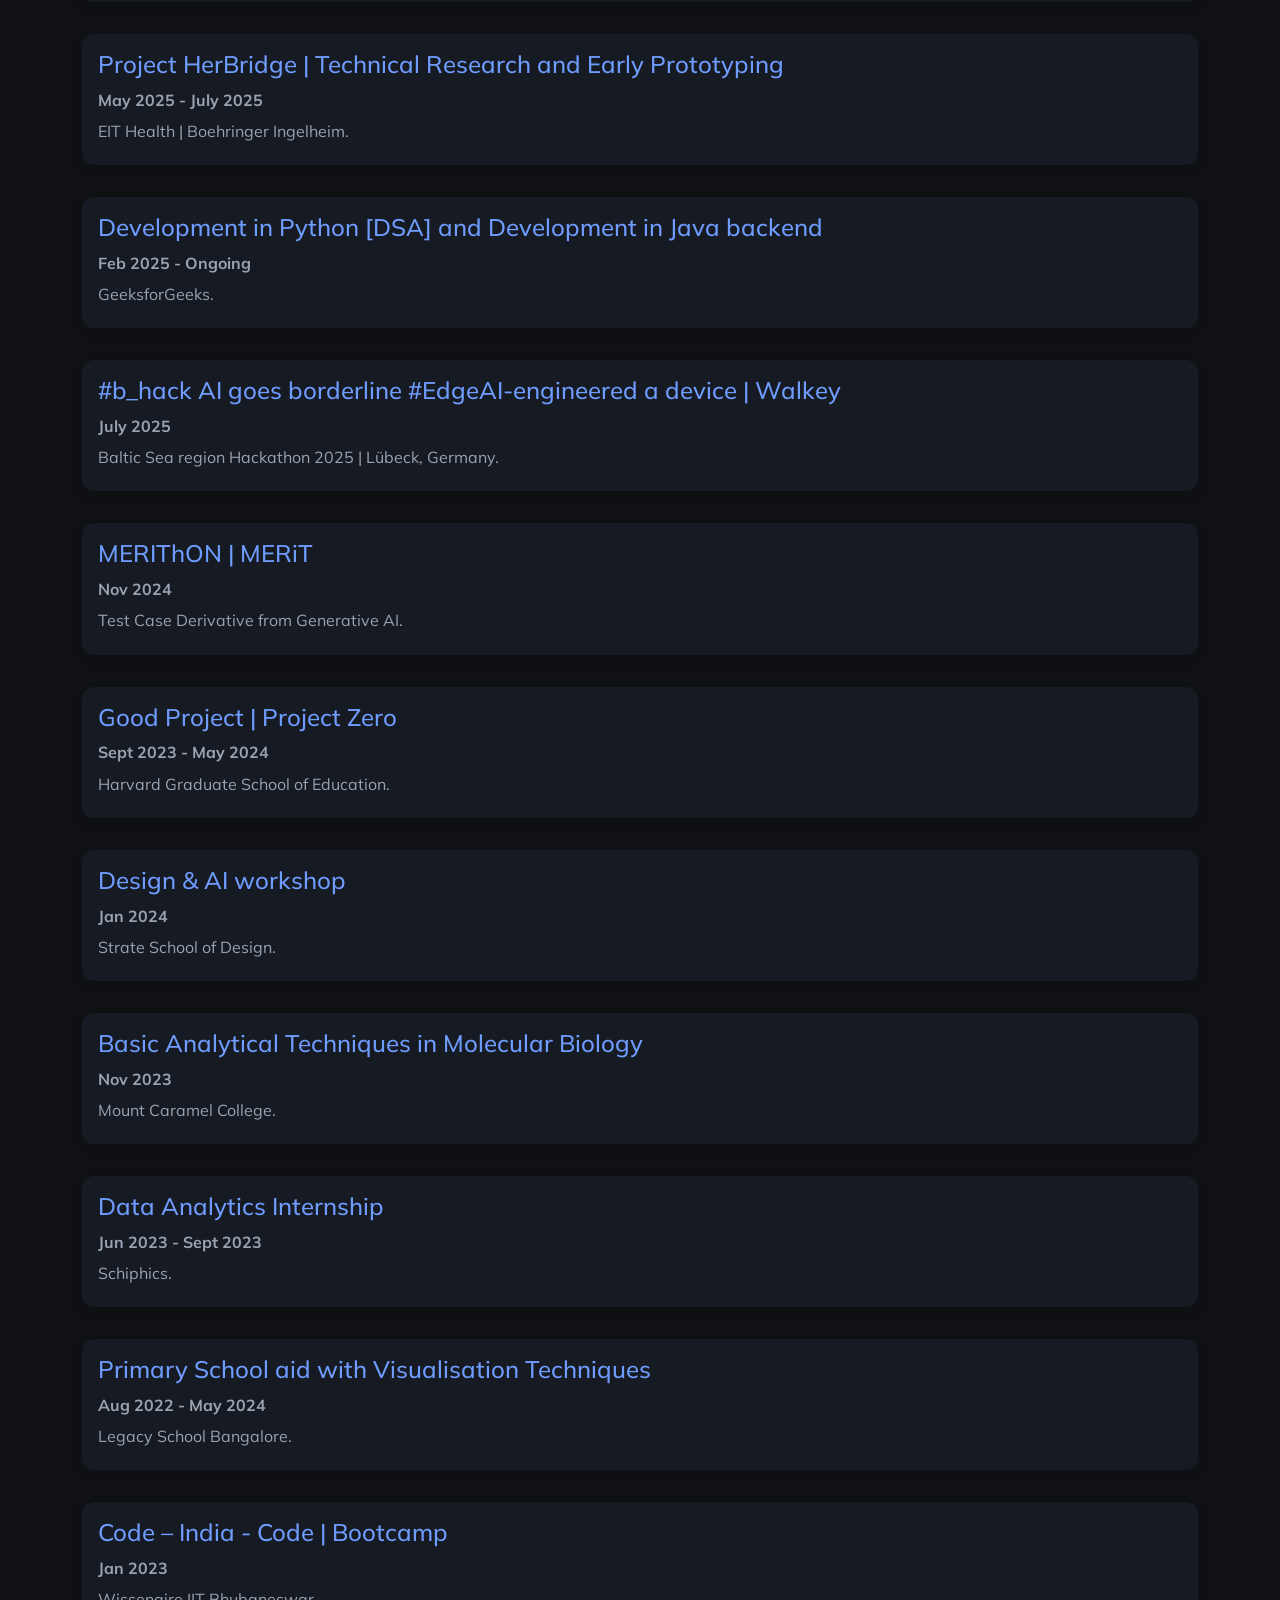
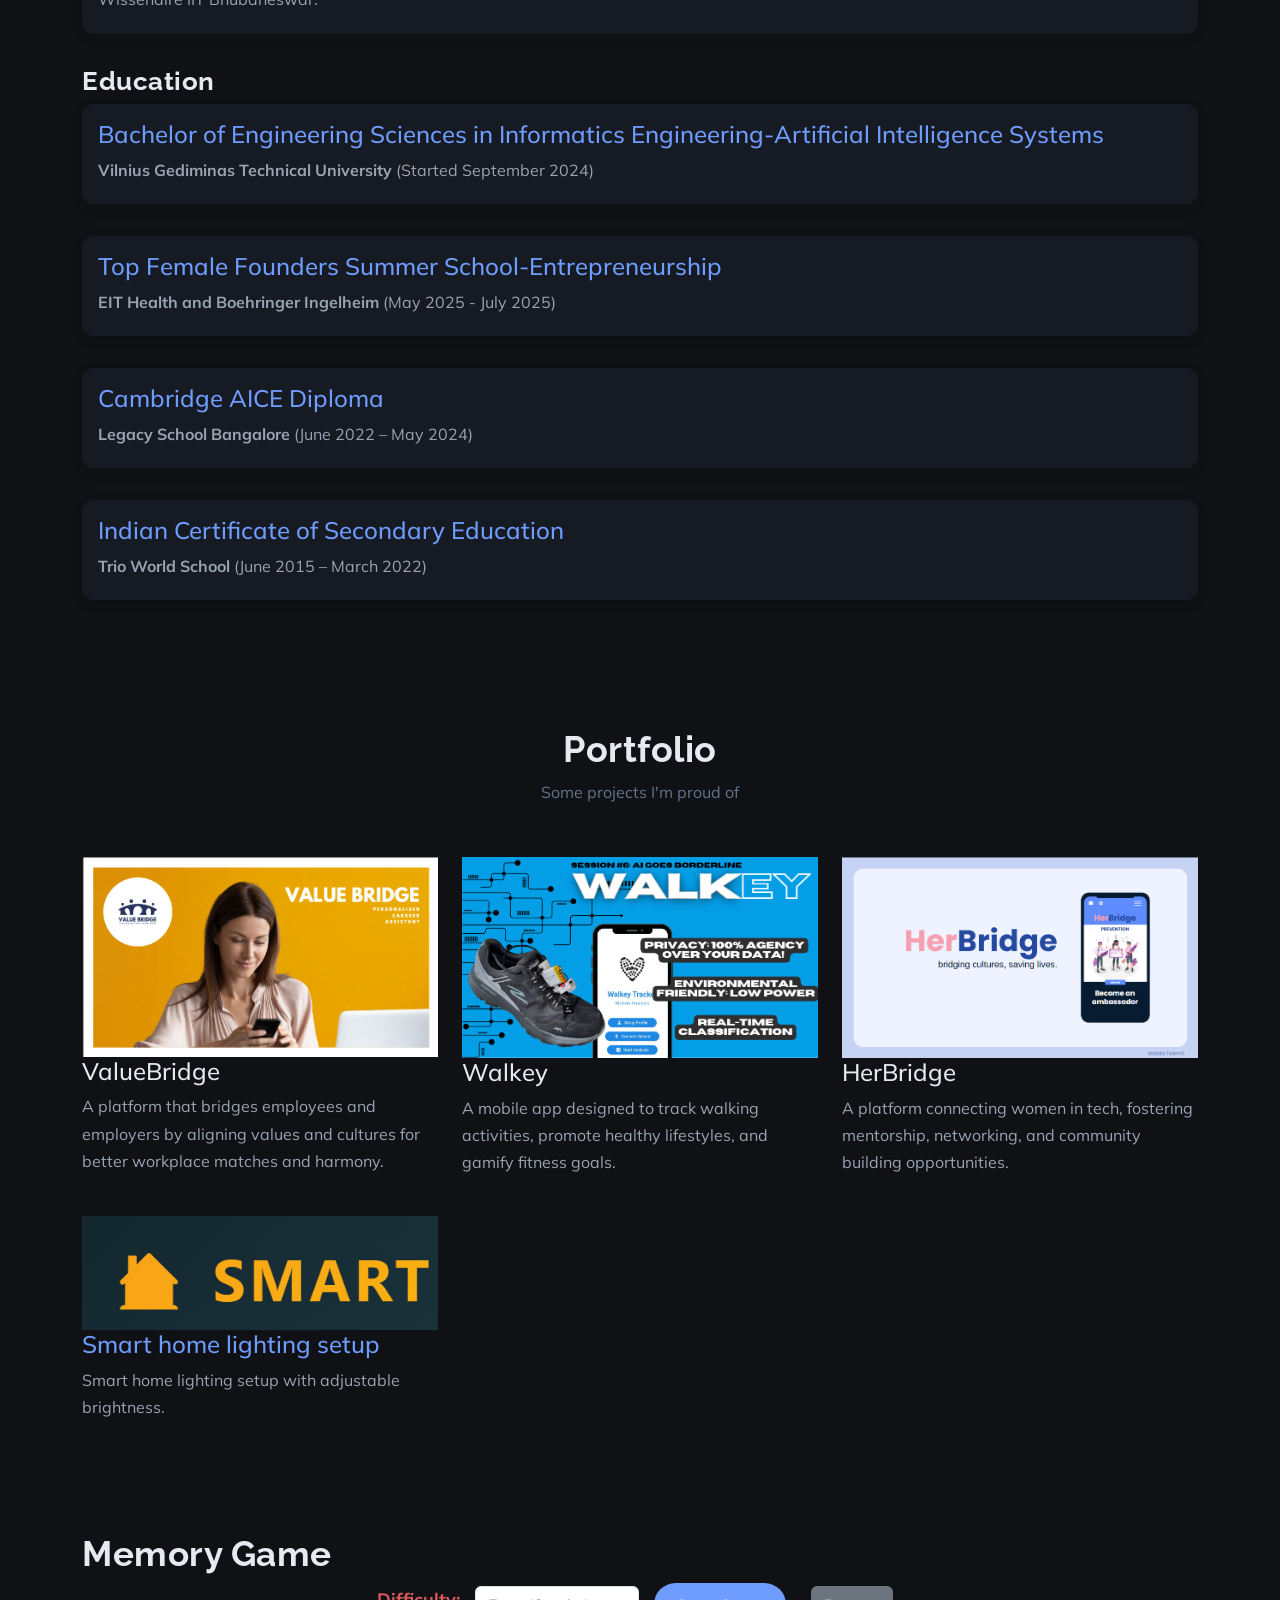
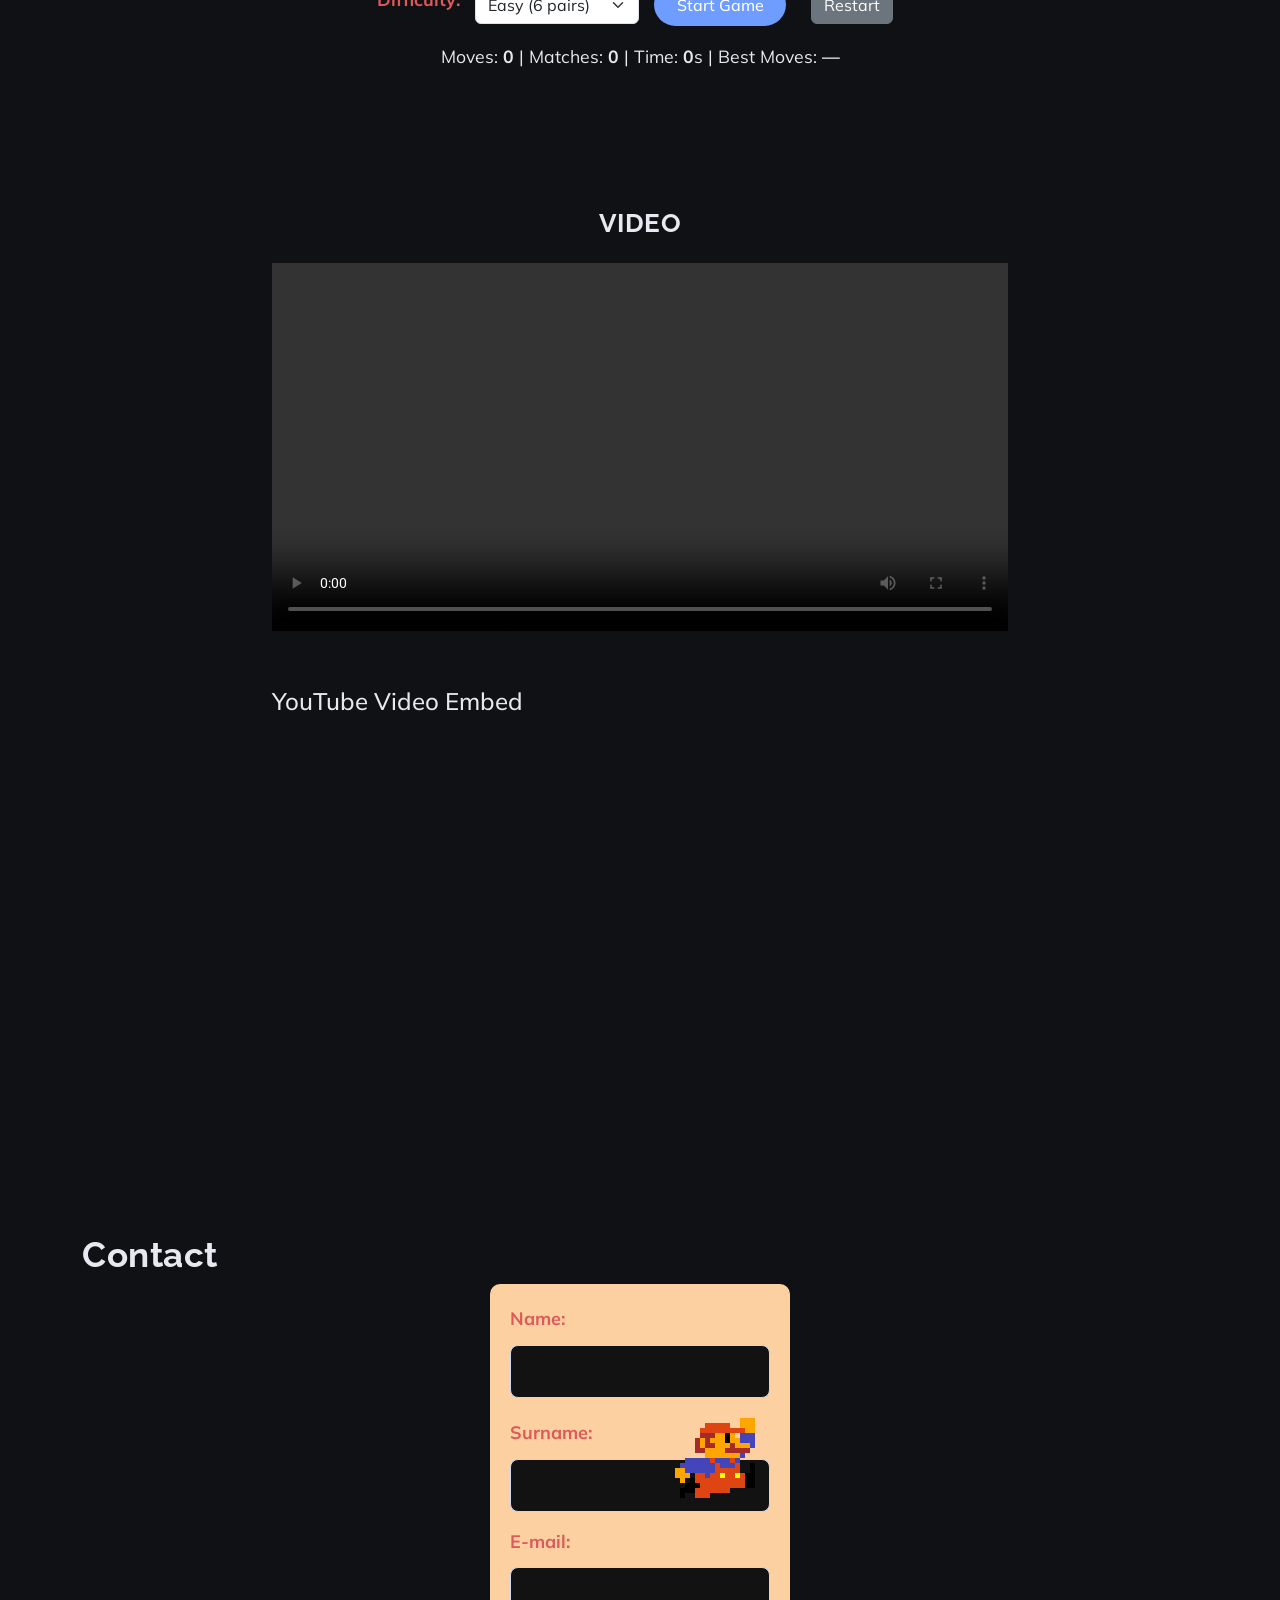
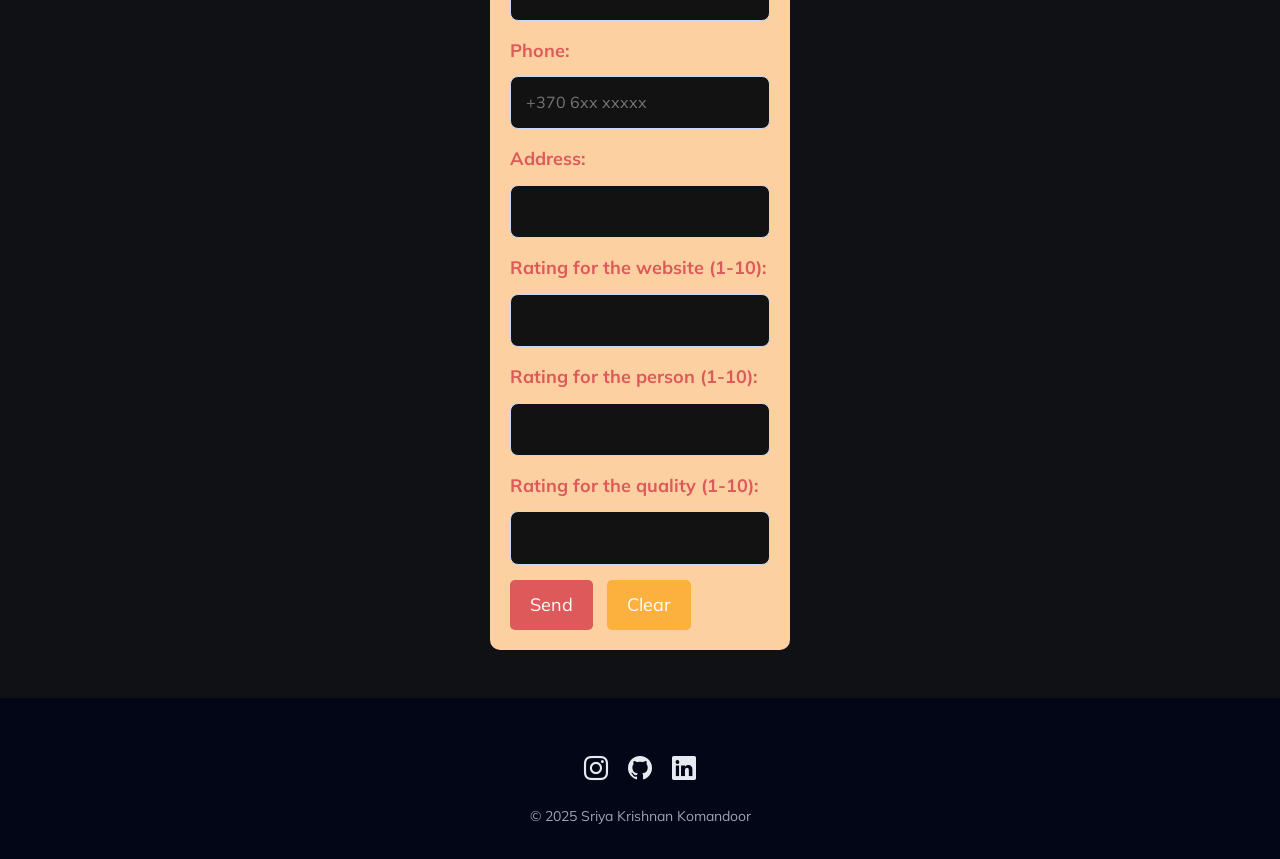
==== commit c82414fd: "Update index.html dropdown corrected and also adding loading optoon" ====
--- a/index.html
+++ b/index.html
@@ -115,6 +115,10 @@
 </head>
 
 <body class="index-page">
+  <!-- Preloader -->
+  <div id="preloader"></div>
+
+  
 
   <!-- Header -->
   <header id="header" class="header fixed-top">
@@ -122,21 +126,18 @@
       <h1 class="logo"><a href="#hero">My Profile</a></h1>
 
       <nav id="navmenu">
-  <ul>
-    <li><a href="#hero" class="active">Home</a></li>
-    <li><a href="#about">About</a></li>
-
-    <li class="dropdown">
-      <a href="#">Resume <i class="bi bi-chevron-down"></i></a>
-      <ul>
-        <li><a href="resume.html">View Resume</a></li>
-        <li><a href="CV-OCT2025.pdf">Download CV</a></li>
-      </ul>
-    </li>
-
-    <li><a href="#portfolio">Portfolio</a></li>
-    <li><a href="#contact">Contact</a></li>
-  </ul>
+        <ul>
+          <li class="dropdown">
+            <a href="#resume">Resume <i class="bi bi-chevron-down"></i></a>
+            <ul>
+              <li><a href="resume.html">View Resume</a></li>
+              <li><a href="CV-OCT2025.pdf">Download CV</a></li>
+              <li><a href="#portfolio">Portfolio</a></li>  <!-- Inside dropdown -->
+              <li><a href="#contact">Contact</a></li>      <!-- Inside dropdown -->
+            </ul>
+          </li>
+        </ul>
+
 </nav>
 
     </div>
@@ -712,4 +713,3 @@
 
 
 
-
--- a/custom.css
+++ b/custom.css
@@ -415,4 +415,102 @@
 90px 75px #de4513, 95px 75px #de4513, 100px 75px #de4513, 105px 75px #de4513,
 110px 75px #de4513, 115px 75px #de4513, 70px 80px #000, 85px 80px #de4513,
 90px 80px #de4513, 95px 80px #de4513;
-}+
+}
+
+/* =========================
+   CUSTOM LISTS (Lab 2 Optional Task)
+========================= */
+
+/* Unordered List with Custom Pseudo-elements */
+.custom-unordered-list {
+  list-style: none;
+  padding-left: 0;
+  margin-bottom: 2rem;
+}
+
+.custom-unordered-list > li {
+  position: relative;
+  padding-left: 2rem;
+  margin-bottom: 1rem;
+  color: var(--text-main);
+}
+
+.custom-unordered-list > li::before {
+  content: "▸";
+  position: absolute;
+  left: 0;
+  color: var(--accent-color);
+  font-size: 1.4rem;
+  font-weight: bold;
+  line-height: 1.2;
+}
+
+/* Nested List Styling */
+.nested-list {
+  list-style: none;
+  padding-left: 1.5rem;
+  margin-top: 0.5rem;
+}
+
+.nested-list li {
+  position: relative;
+  padding-left: 1.5rem;
+  margin-bottom: 0.5rem;
+  color: var(--text-muted);
+  font-size: 0.95rem;
+}
+
+.nested-list li::before {
+  content: "→";
+  position: absolute;
+  left: 0;
+  color: #9fb7ff;
+  font-size: 1rem;
+}
+
+/* Ordered List with Custom Counters */
+.custom-ordered-list {
+  list-style: none;
+  counter-reset: achievement-counter;
+  padding-left: 0;
+  margin-bottom: 2rem;
+}
+
+.custom-ordered-list li {
+  position: relative;
+  padding-left: 3rem;
+  margin-bottom: 1.2rem;
+  counter-increment: achievement-counter;
+  color: var(--text-main);
+  line-height: 1.6;
+}
+
+.custom-ordered-list li::before {
+  content: counter(achievement-counter);
+  position: absolute;
+  left: 0;
+  top: 0;
+  width: 2rem;
+  height: 2rem;
+  background: linear-gradient(135deg, var(--accent-color), #9fb7ff);
+  color: #fff;
+  border-radius: 50%;
+  display: flex;
+  align-items: center;
+  justify-content: center;
+  font-weight: 700;
+  font-size: 1rem;
+  box-shadow: 0 4px 12px rgba(111, 156, 255, 0.3);
+}
+
+/* Hover effects */
+.custom-unordered-list > li:hover::before {
+  transform: scale(1.2);
+  transition: transform 0.2s ease;
+}
+
+.custom-ordered-list li:hover::before {
+  transform: scale(1.1) rotate(360deg);
+  transition: all 0.4s ease;
+}
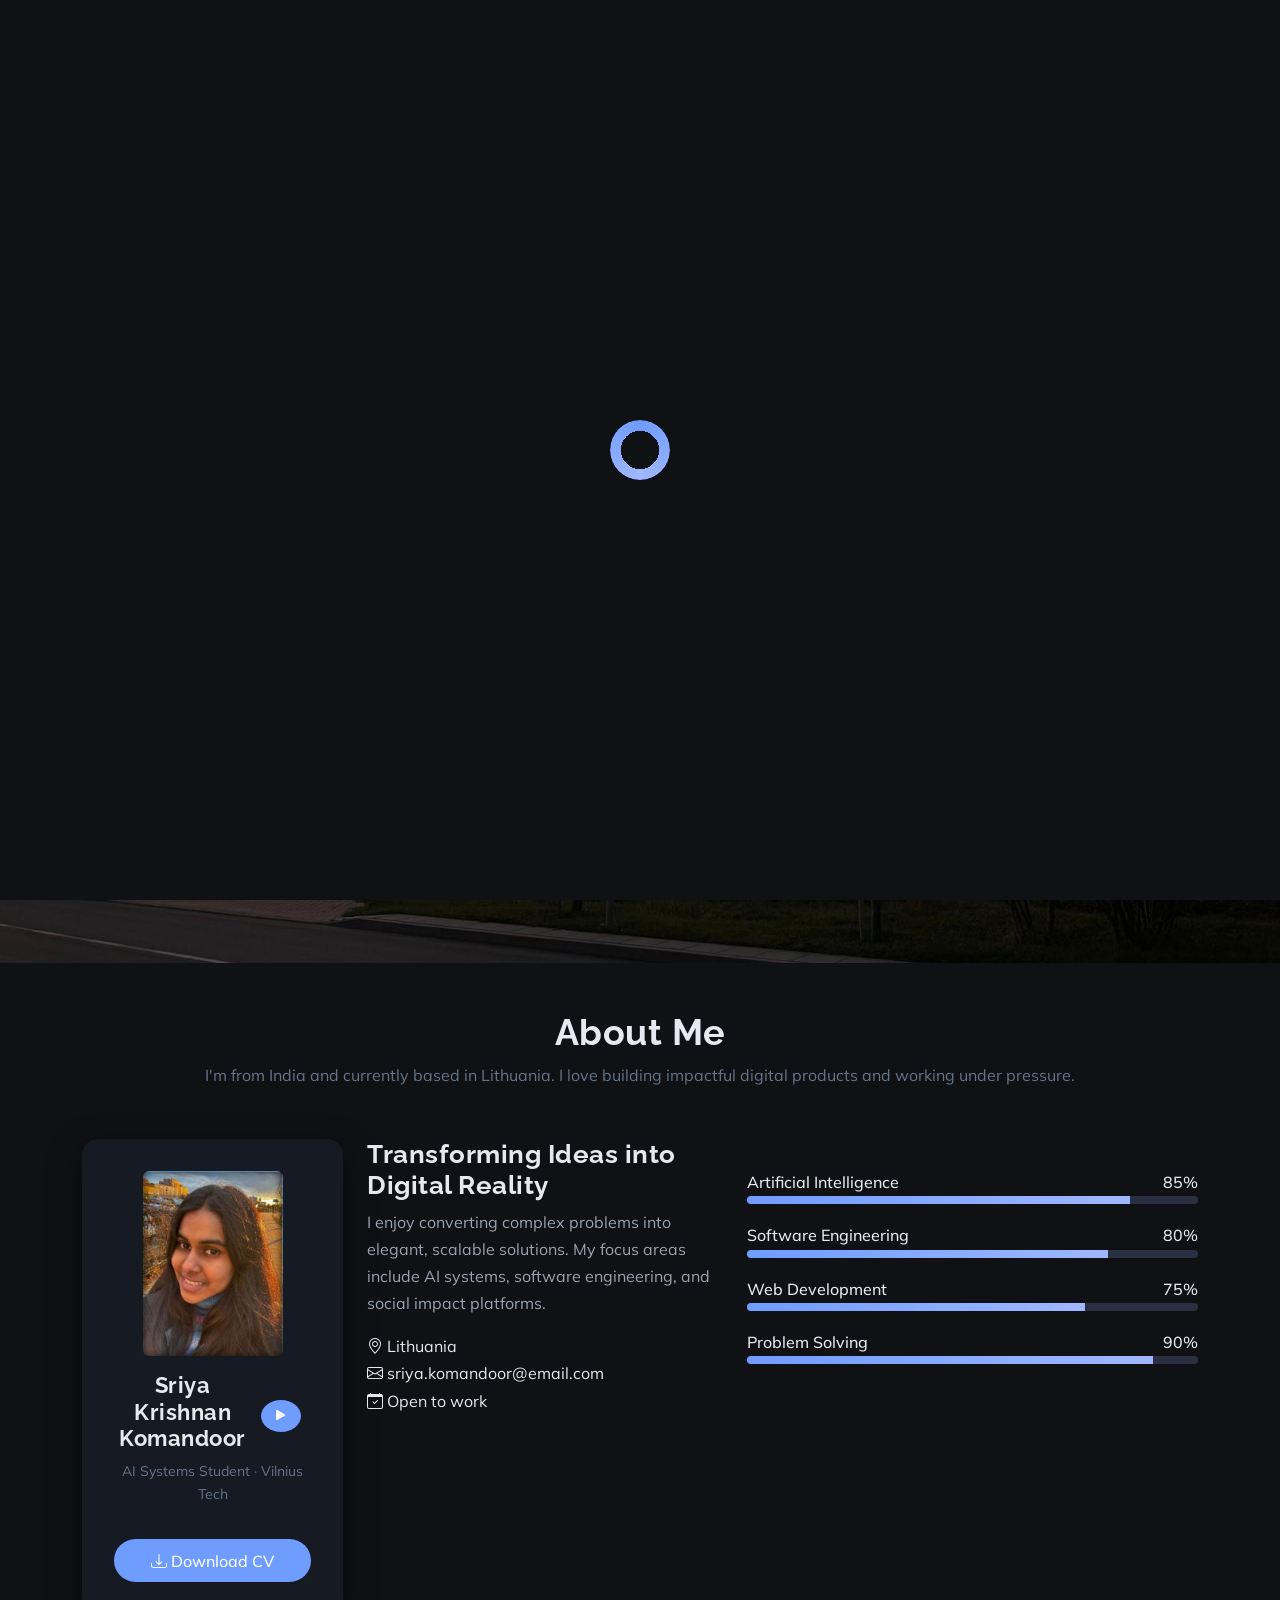
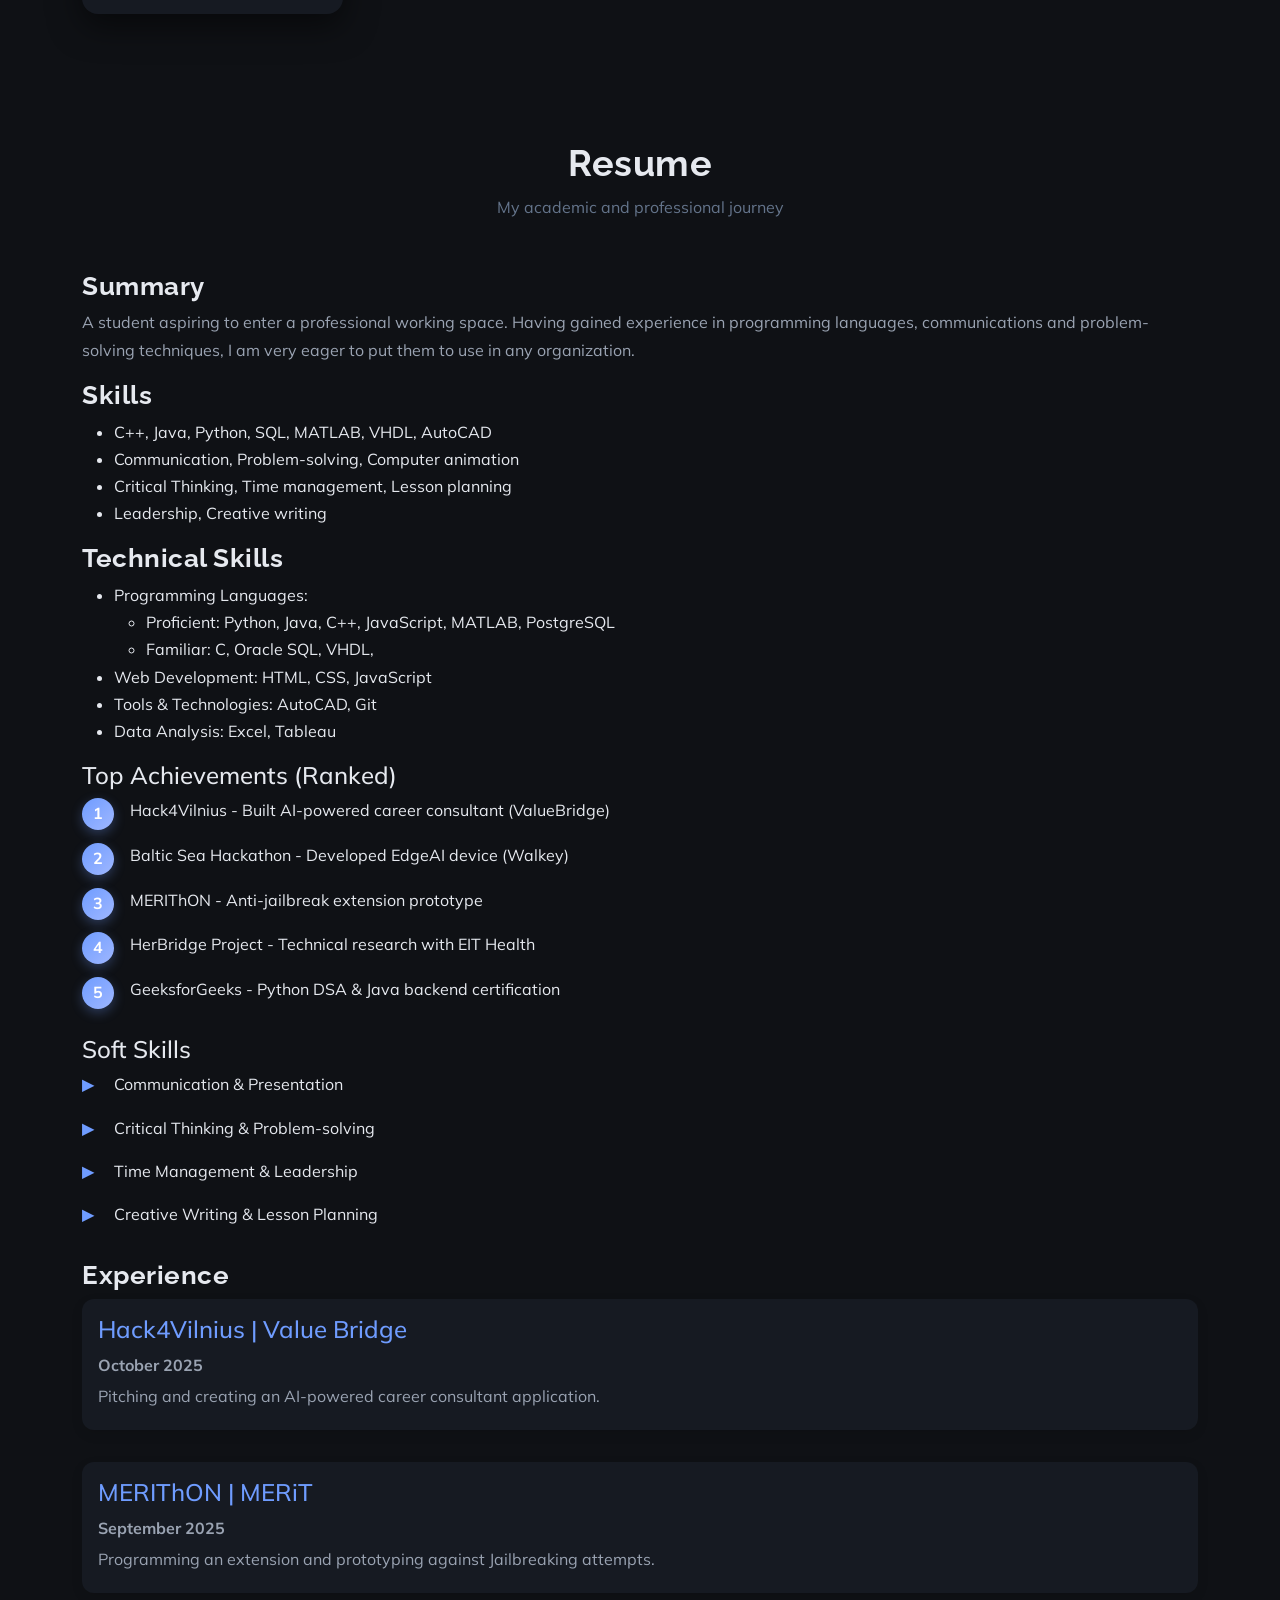
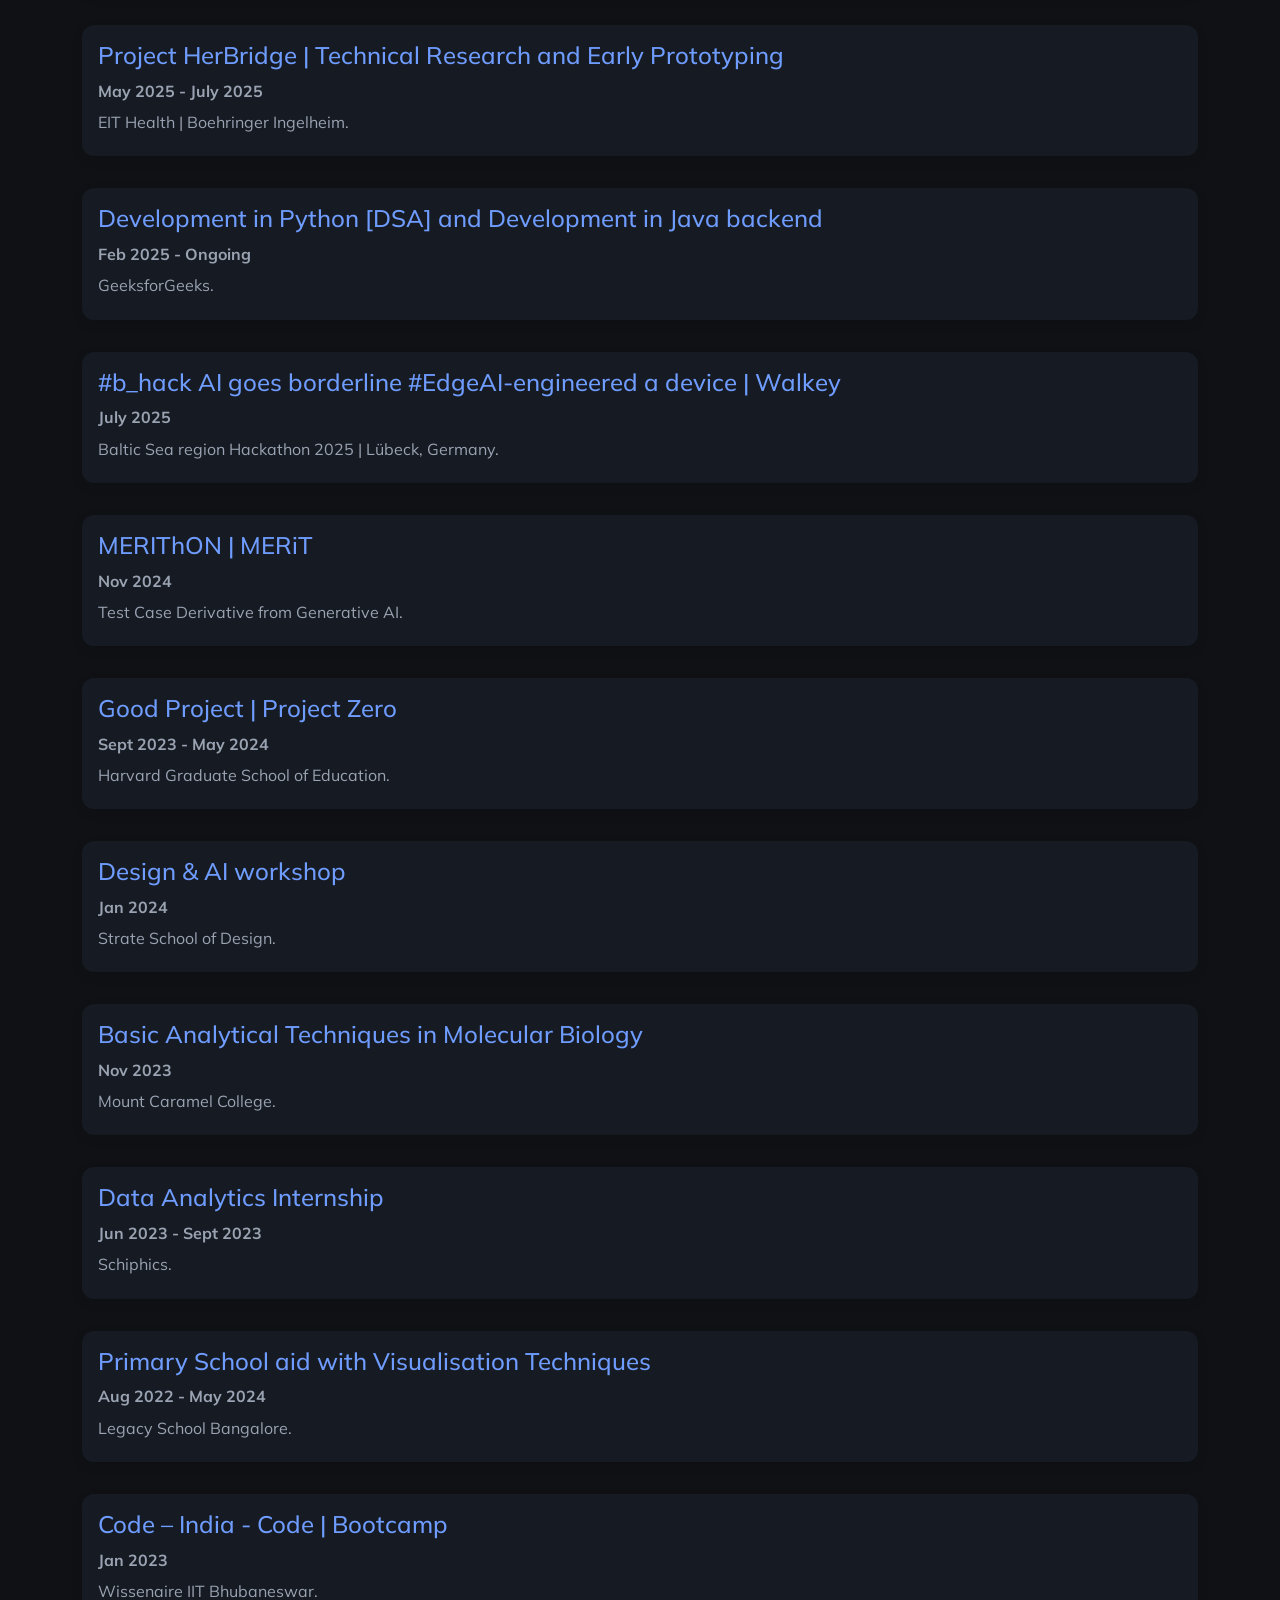
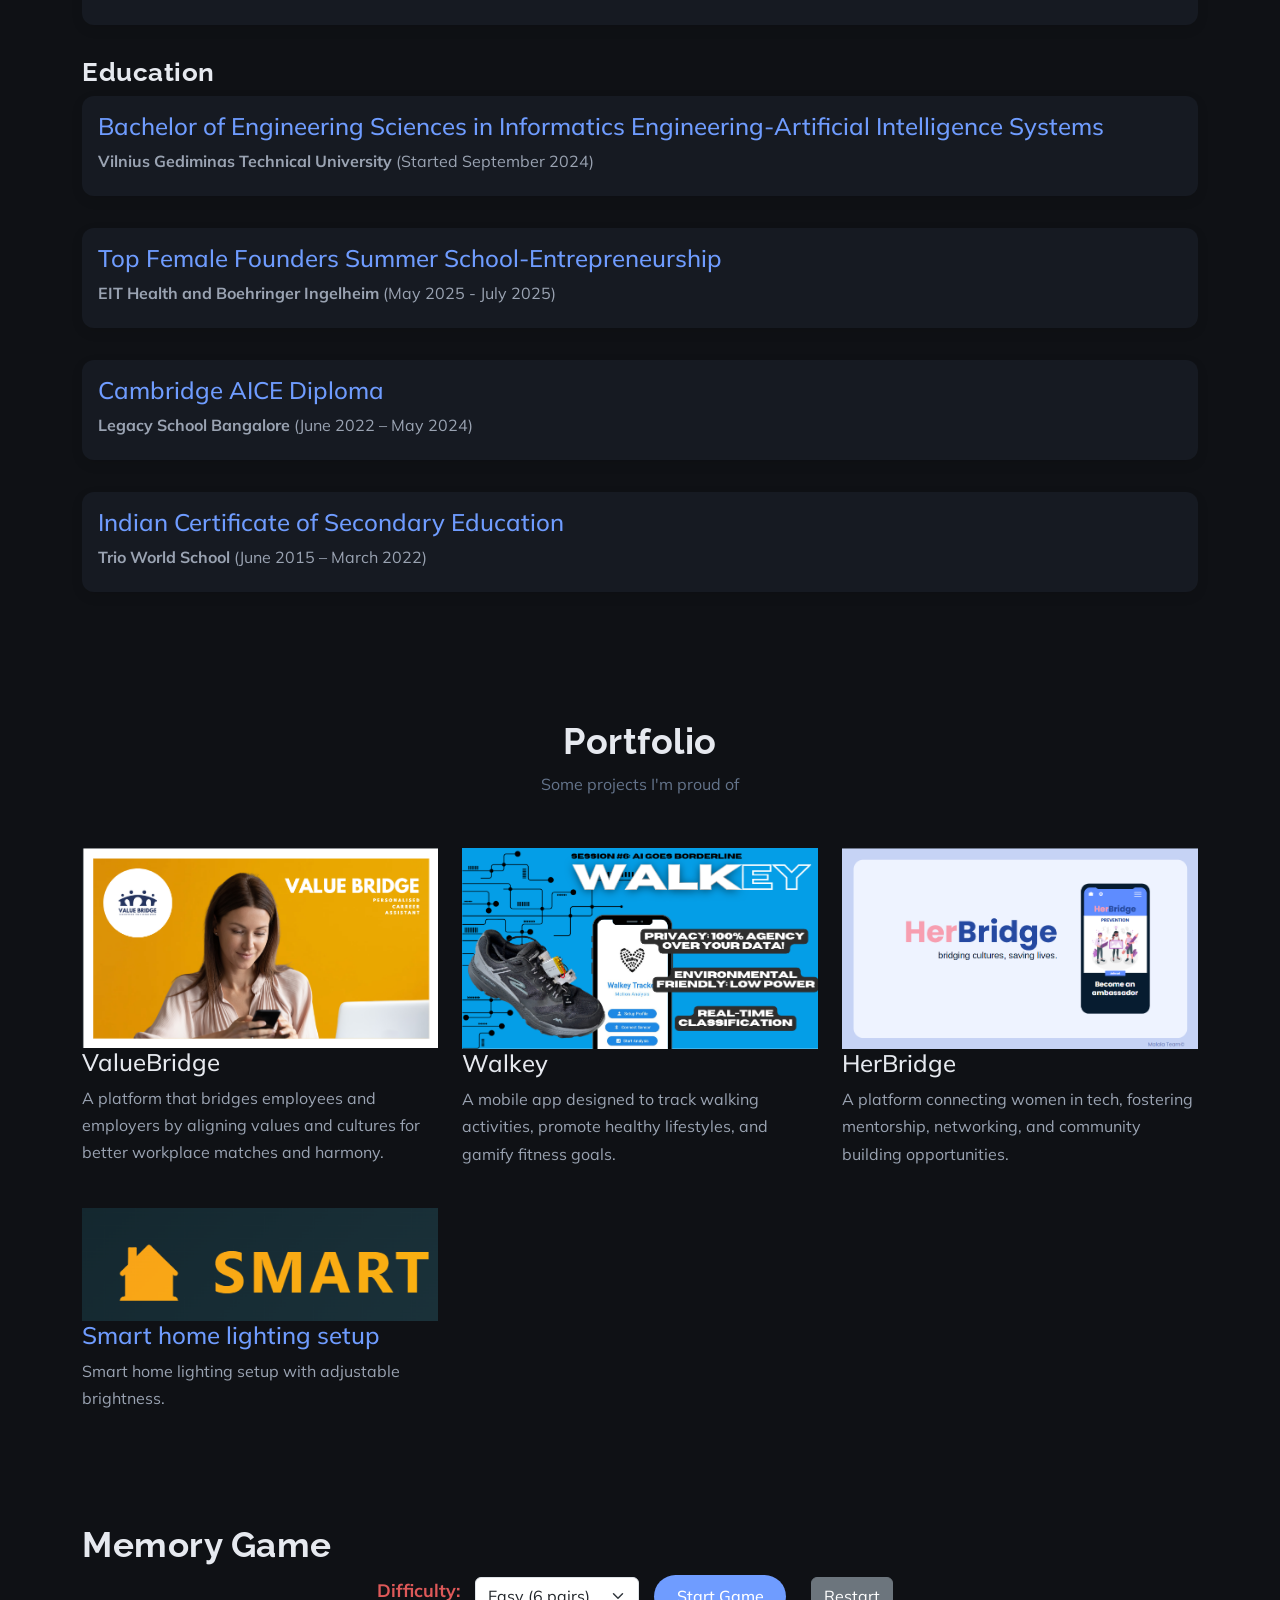
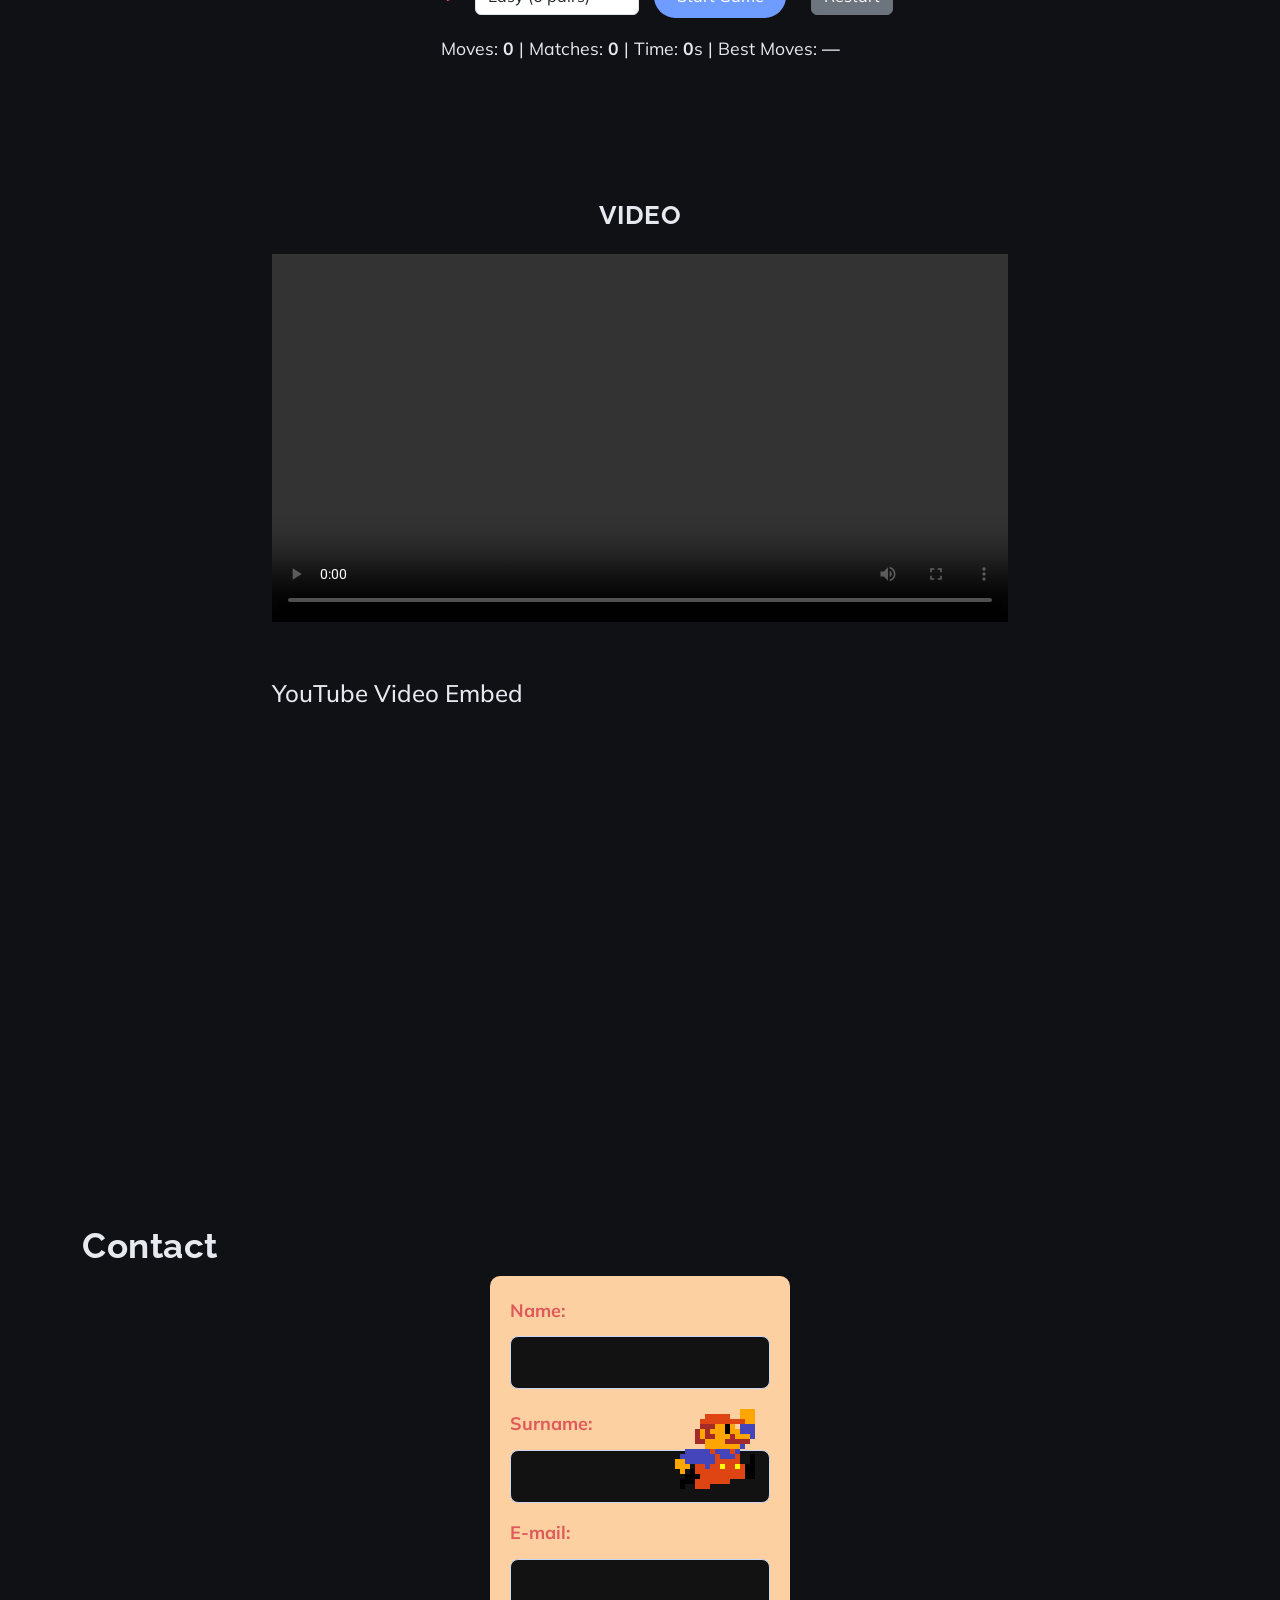
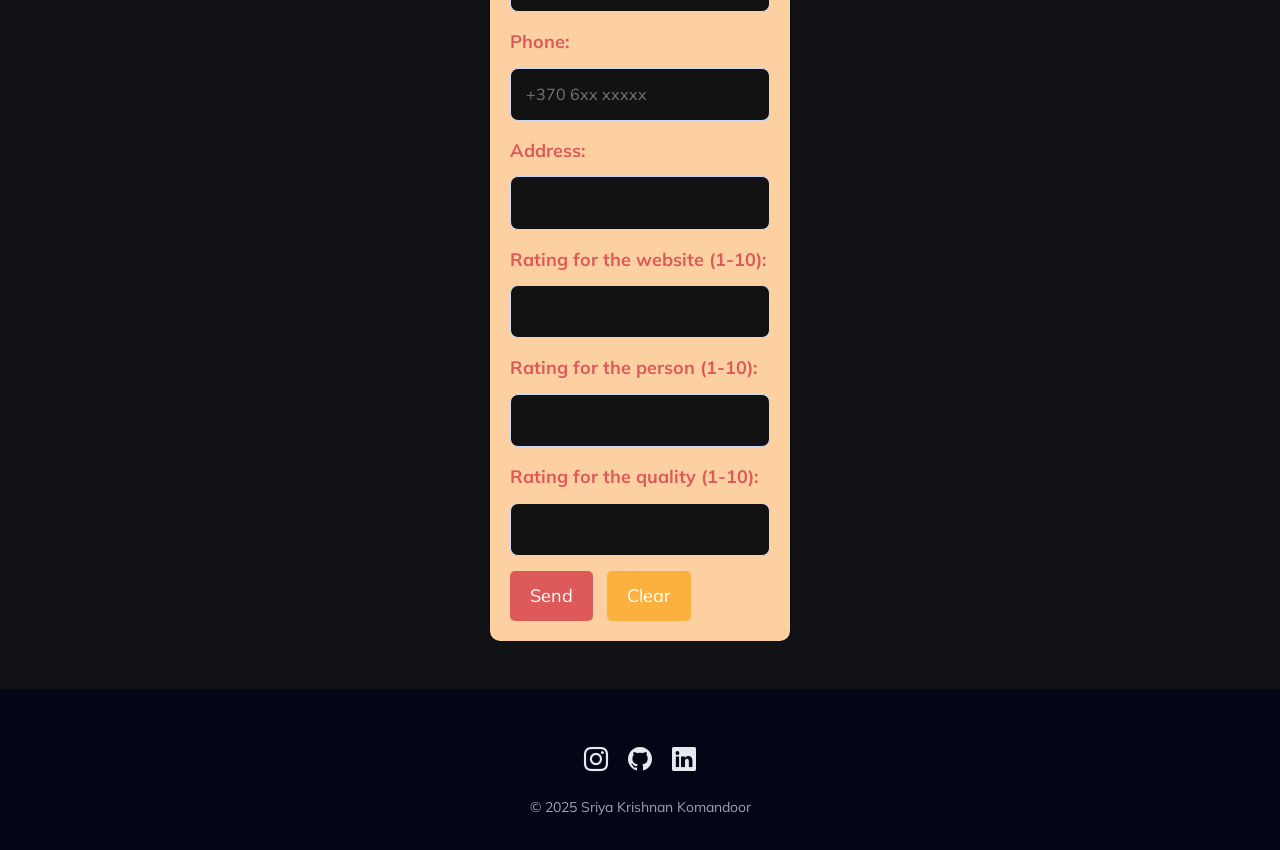
==== commit 6d844978: "making the drop down menu better" ====
--- a/index.html
+++ b/index.html
@@ -127,15 +127,10 @@
 
       <nav id="navmenu">
         <ul>
-          <li class="dropdown">
-            <a href="#resume">Resume <i class="bi bi-chevron-down"></i></a>
-            <ul>
-              <li><a href="resume.html">View Resume</a></li>
-              <li><a href="CV-OCT2025.pdf">Download CV</a></li>
-              <li><a href="#portfolio">Portfolio</a></li>  <!-- Inside dropdown -->
-              <li><a href="#contact">Contact</a></li>      <!-- Inside dropdown -->
-            </ul>
-          </li>
+          <li><a href="#resume">Resume</a></li>
+          <li><a href="CV-OCT2025.pdf">Download CV</a></li>
+          <li><a href="#portfolio">Portfolio</a></li>  <!-- Inside dropdown -->
+          <li><a href="#contact">Contact</a></li>      <!-- Inside dropdown -->
         </ul>
 
 </nav>
@@ -712,4 +707,3 @@
 
 
 
-
--- a/custom.css
+++ b/custom.css
@@ -197,23 +197,44 @@
 }
 
 /* =========================
-   LOADER
+   PRELOADER / LOADER
 ========================= */
 
 #preloader {
+  position: fixed;
+  top: 0;
+  left: 0;
+  width: 100%;
+  height: 100%;
   background: var(--bg-main);
-  display: grid;
-  place-items: center;
+  z-index: 9999;
+  display: flex;
+  align-items: center;
+  justify-content: center;
 }
 
 #preloader::after {
   content: "";
-  width: 40px;
-  height: 40px;
-  border: 4px solid #2a2f42;
-  border-top-color: var(--accent-color);
+  width: 60px;
+  height: 60px;
   border-radius: 50%;
-  animation: spin 1s linear infinite;
+  background: conic-gradient(
+    from 0deg,
+    var(--accent-color),
+    #9fb7ff,
+    var(--accent-color)
+  );
+  animation: spin 1.5s linear infinite;
+  mask: radial-gradient(
+    circle,
+    transparent 45%,
+    black 45%
+  );
+  -webkit-mask: radial-gradient(
+    circle,
+    transparent 45%,
+    black 45%
+  );
 }
 
 @keyframes spin {
@@ -514,3 +535,4 @@
   transform: scale(1.1) rotate(360deg);
   transition: all 0.4s ease;
 }
+
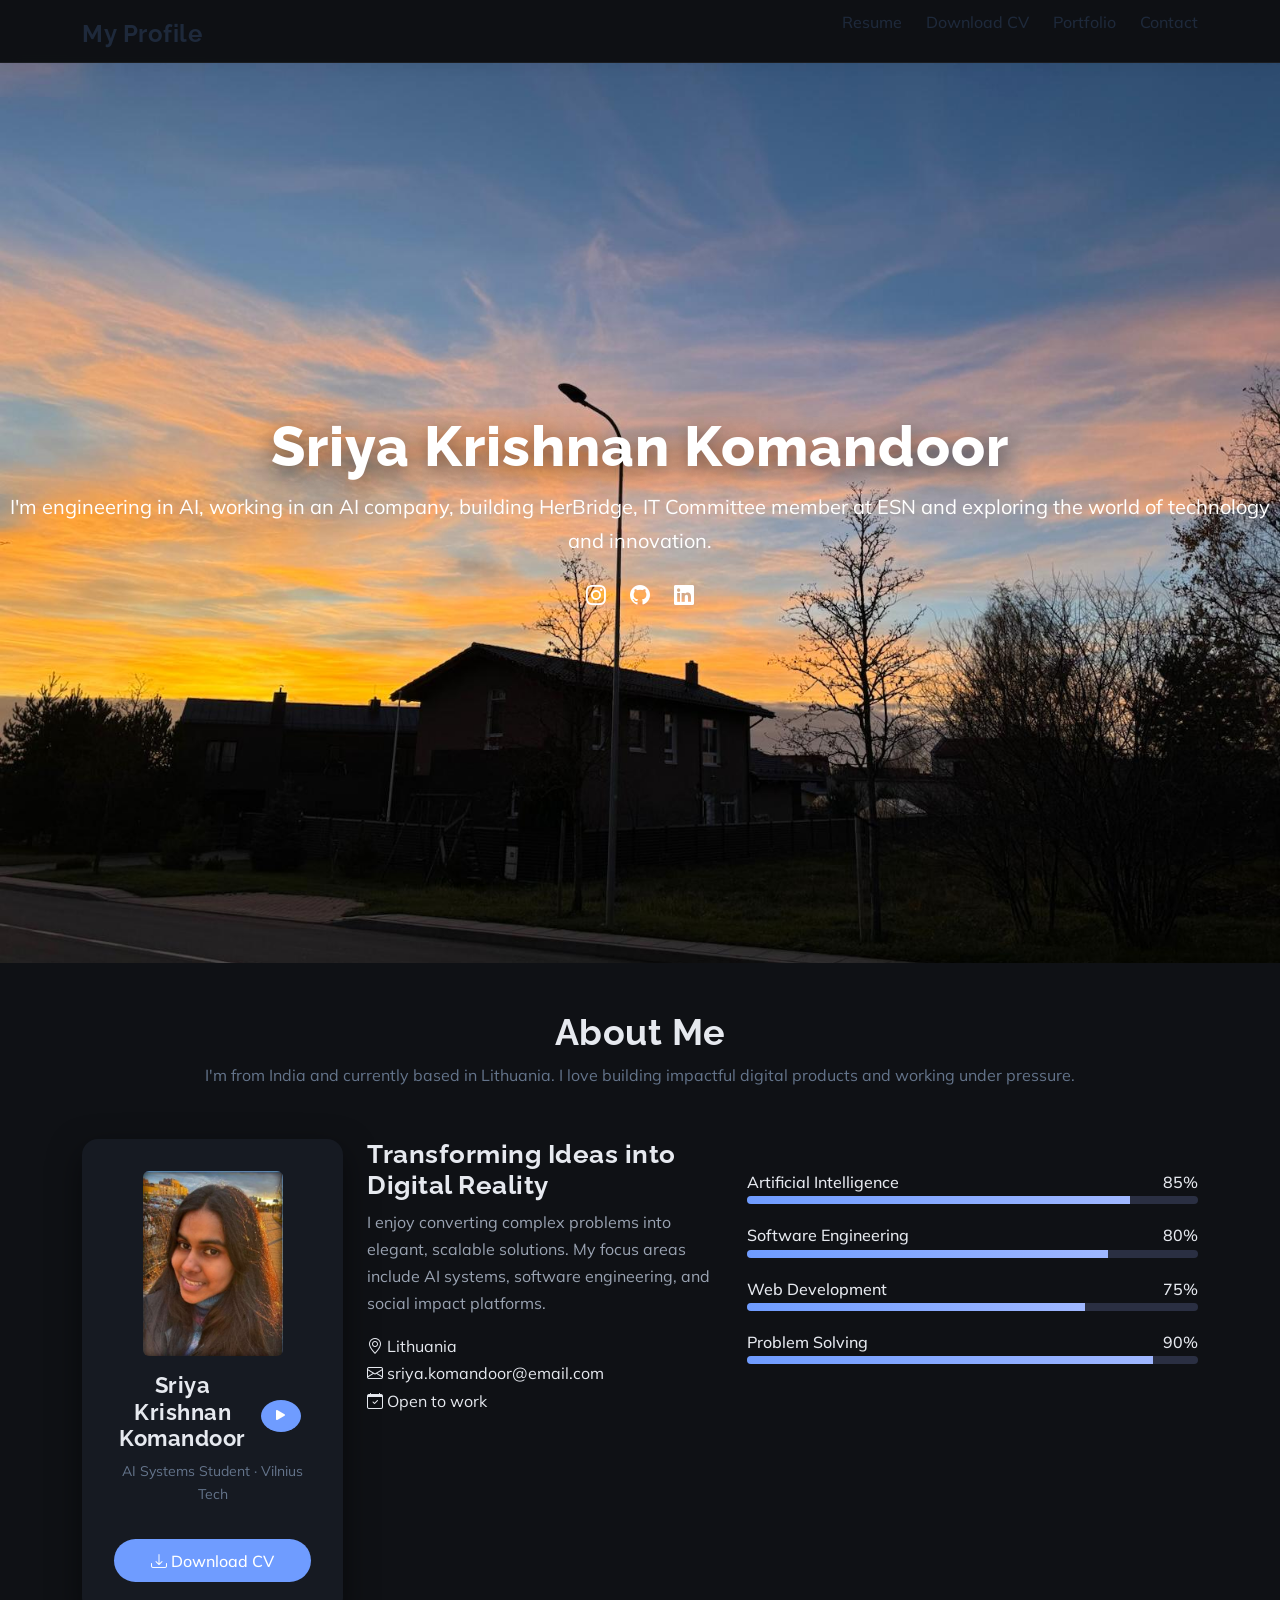
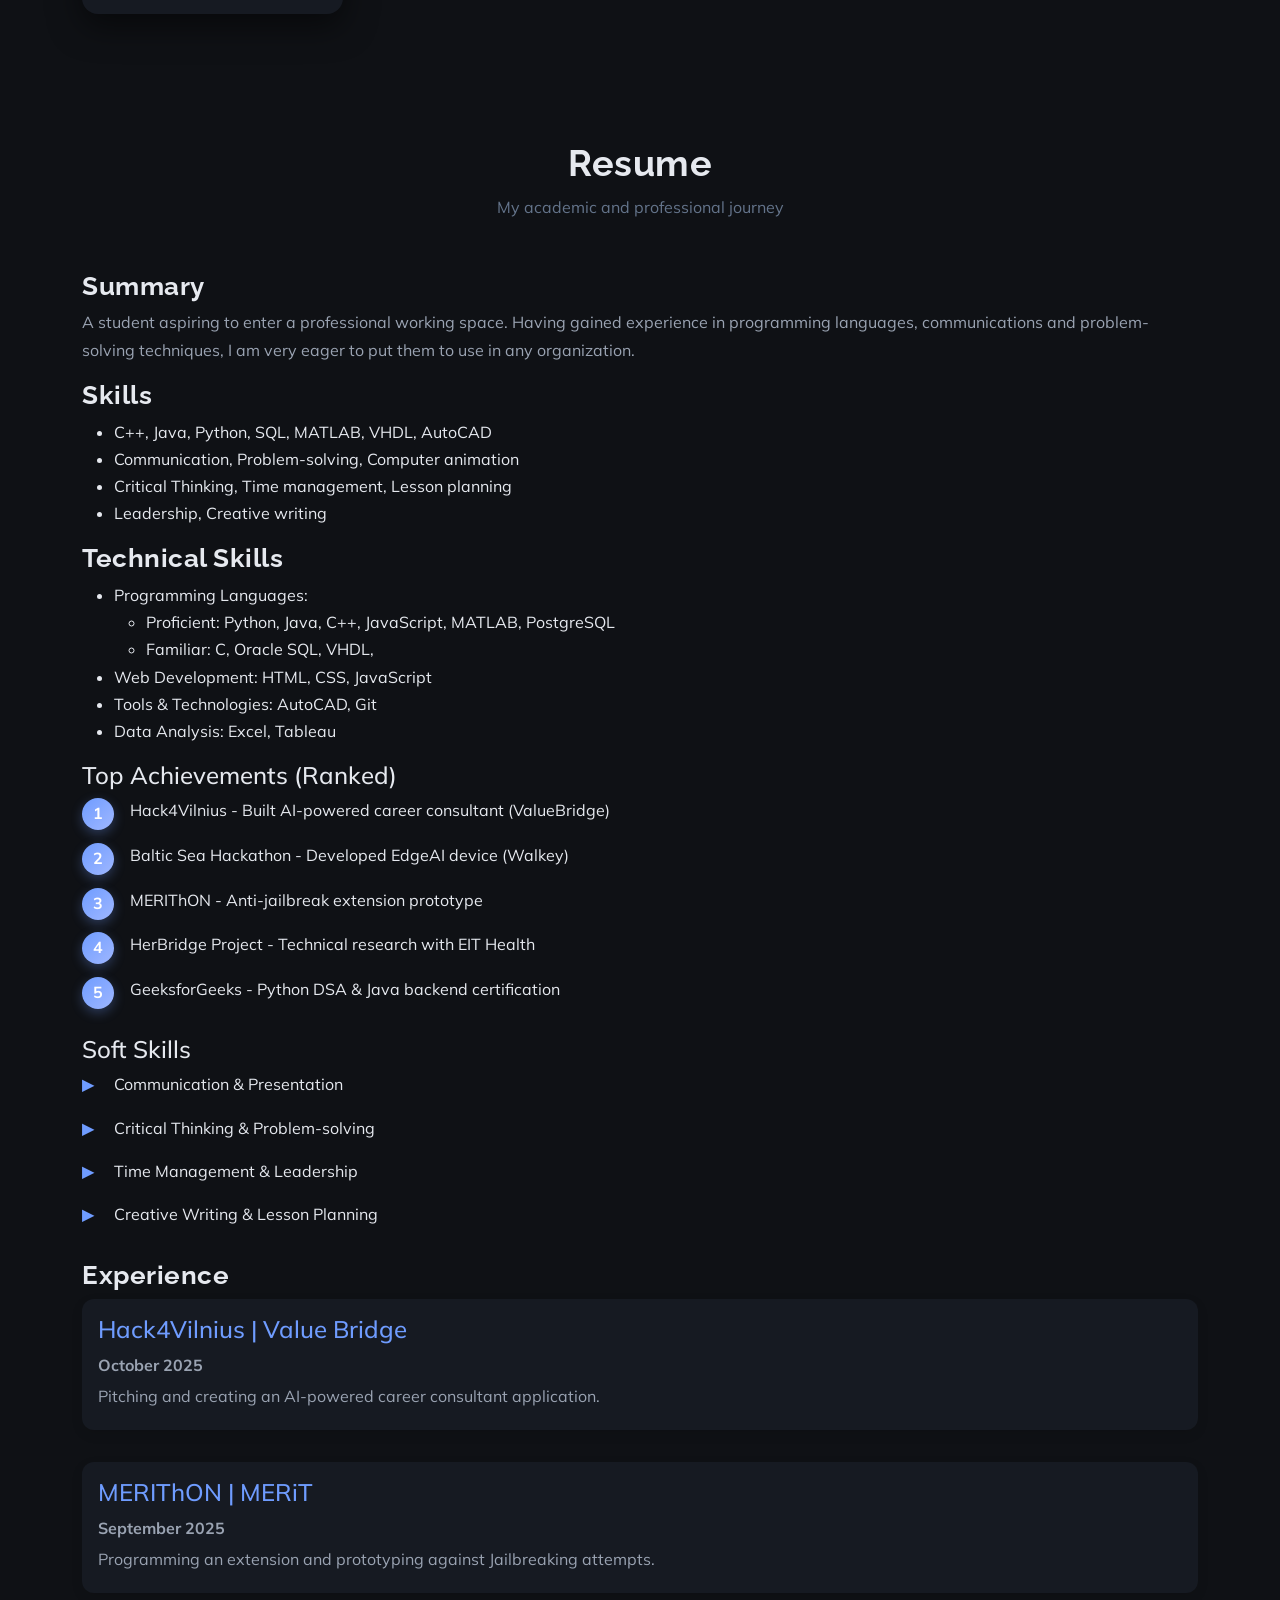
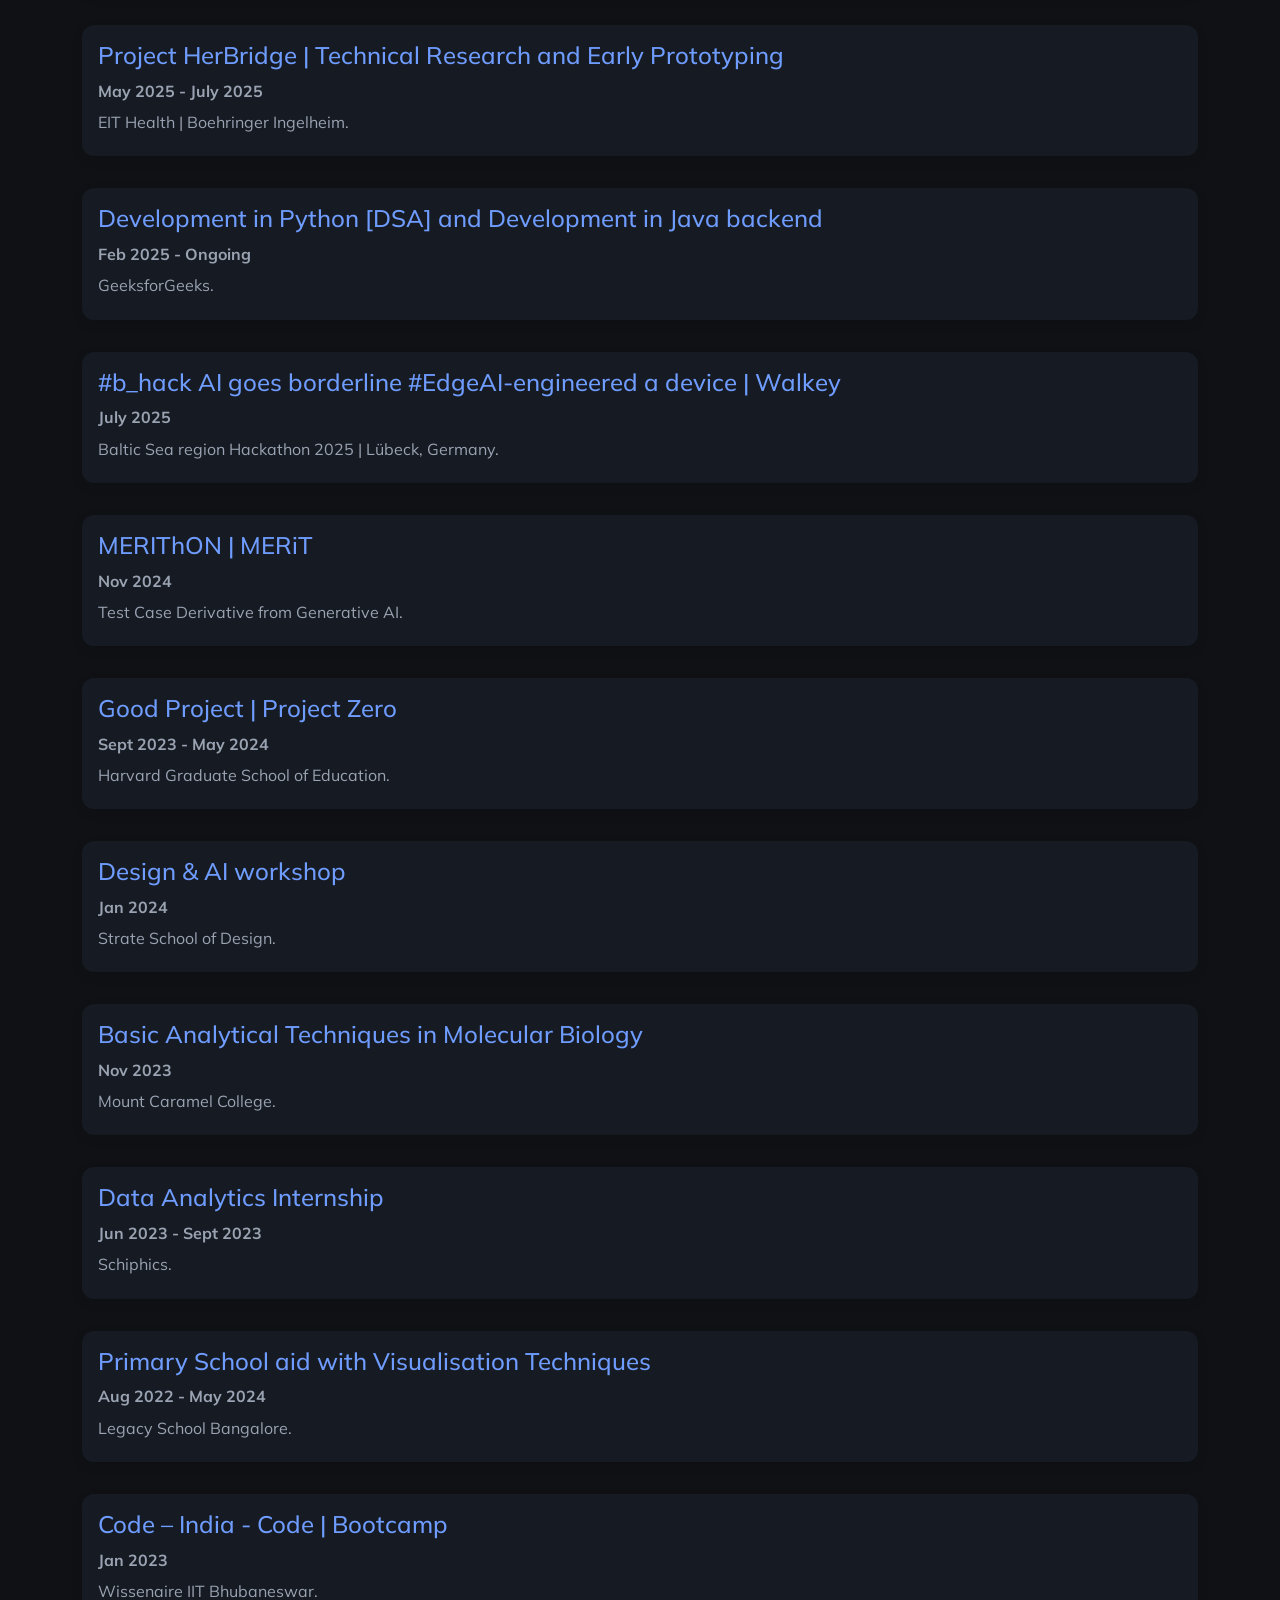
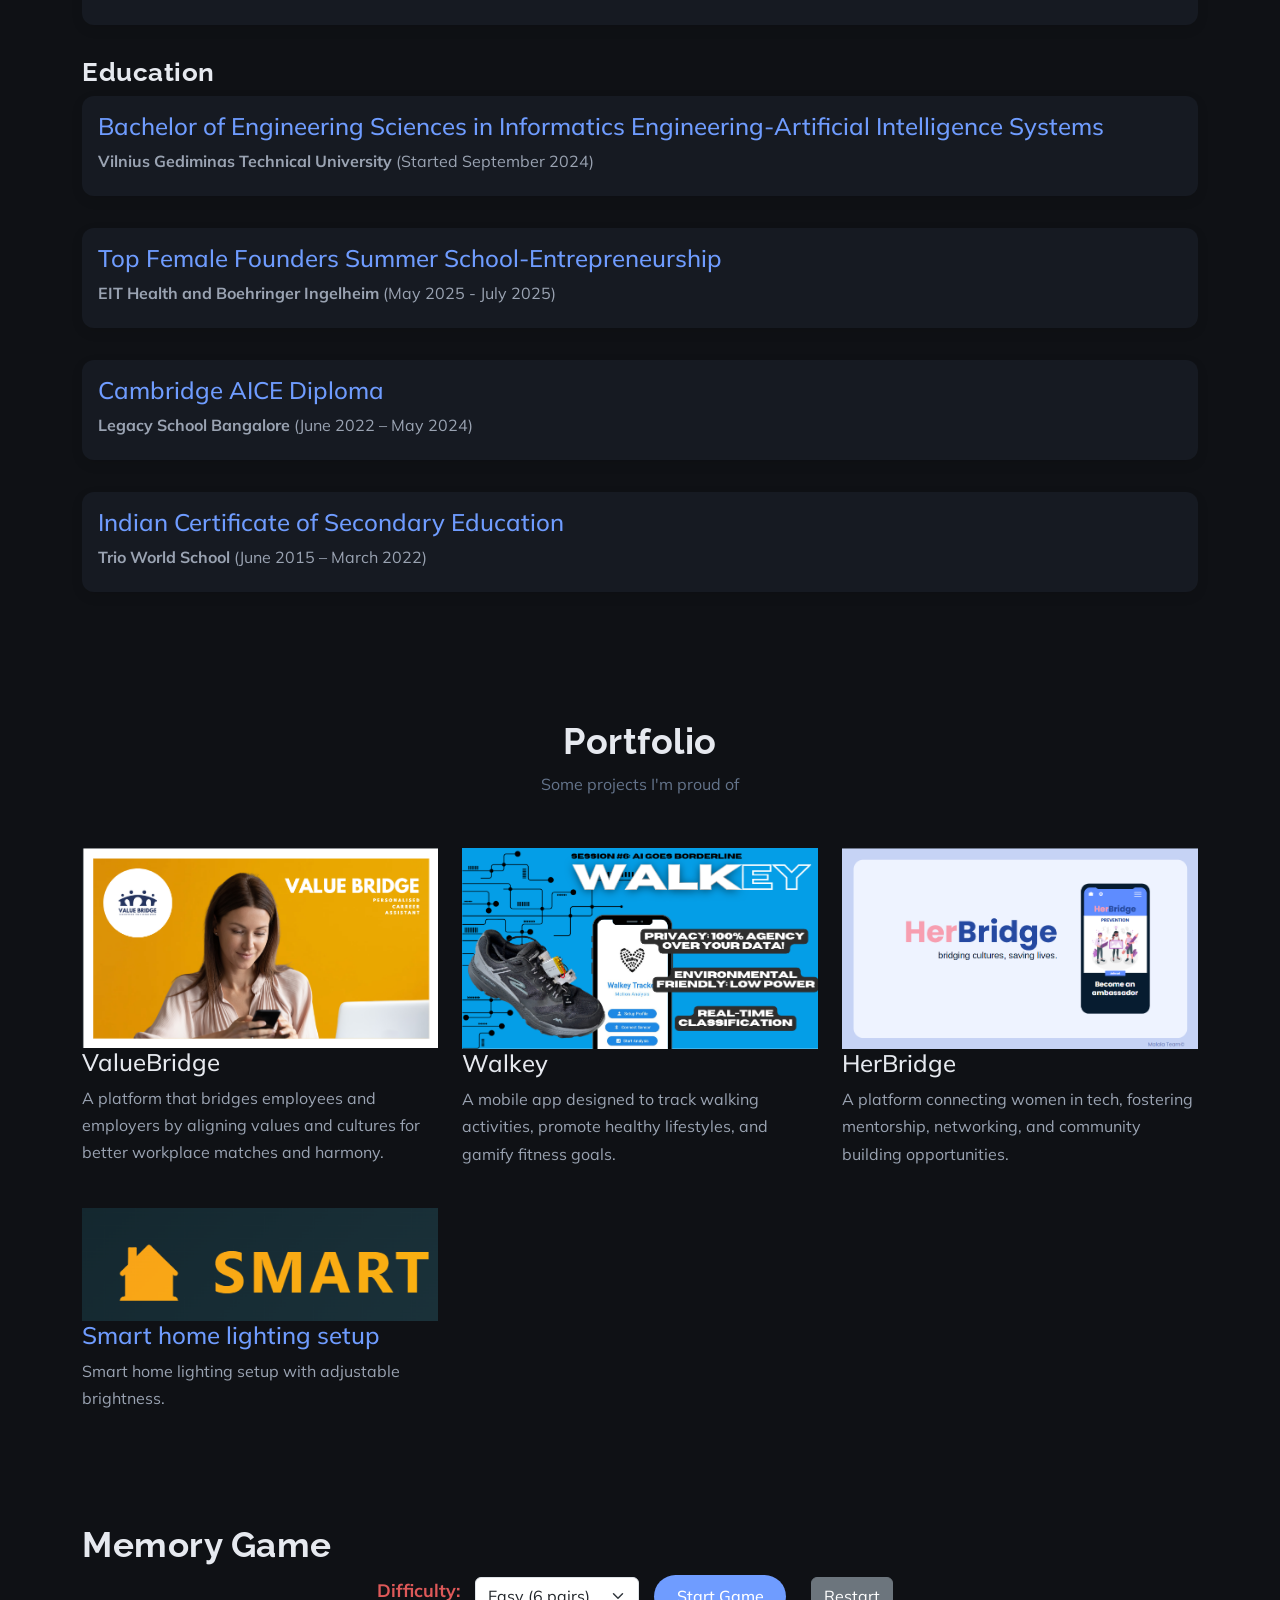
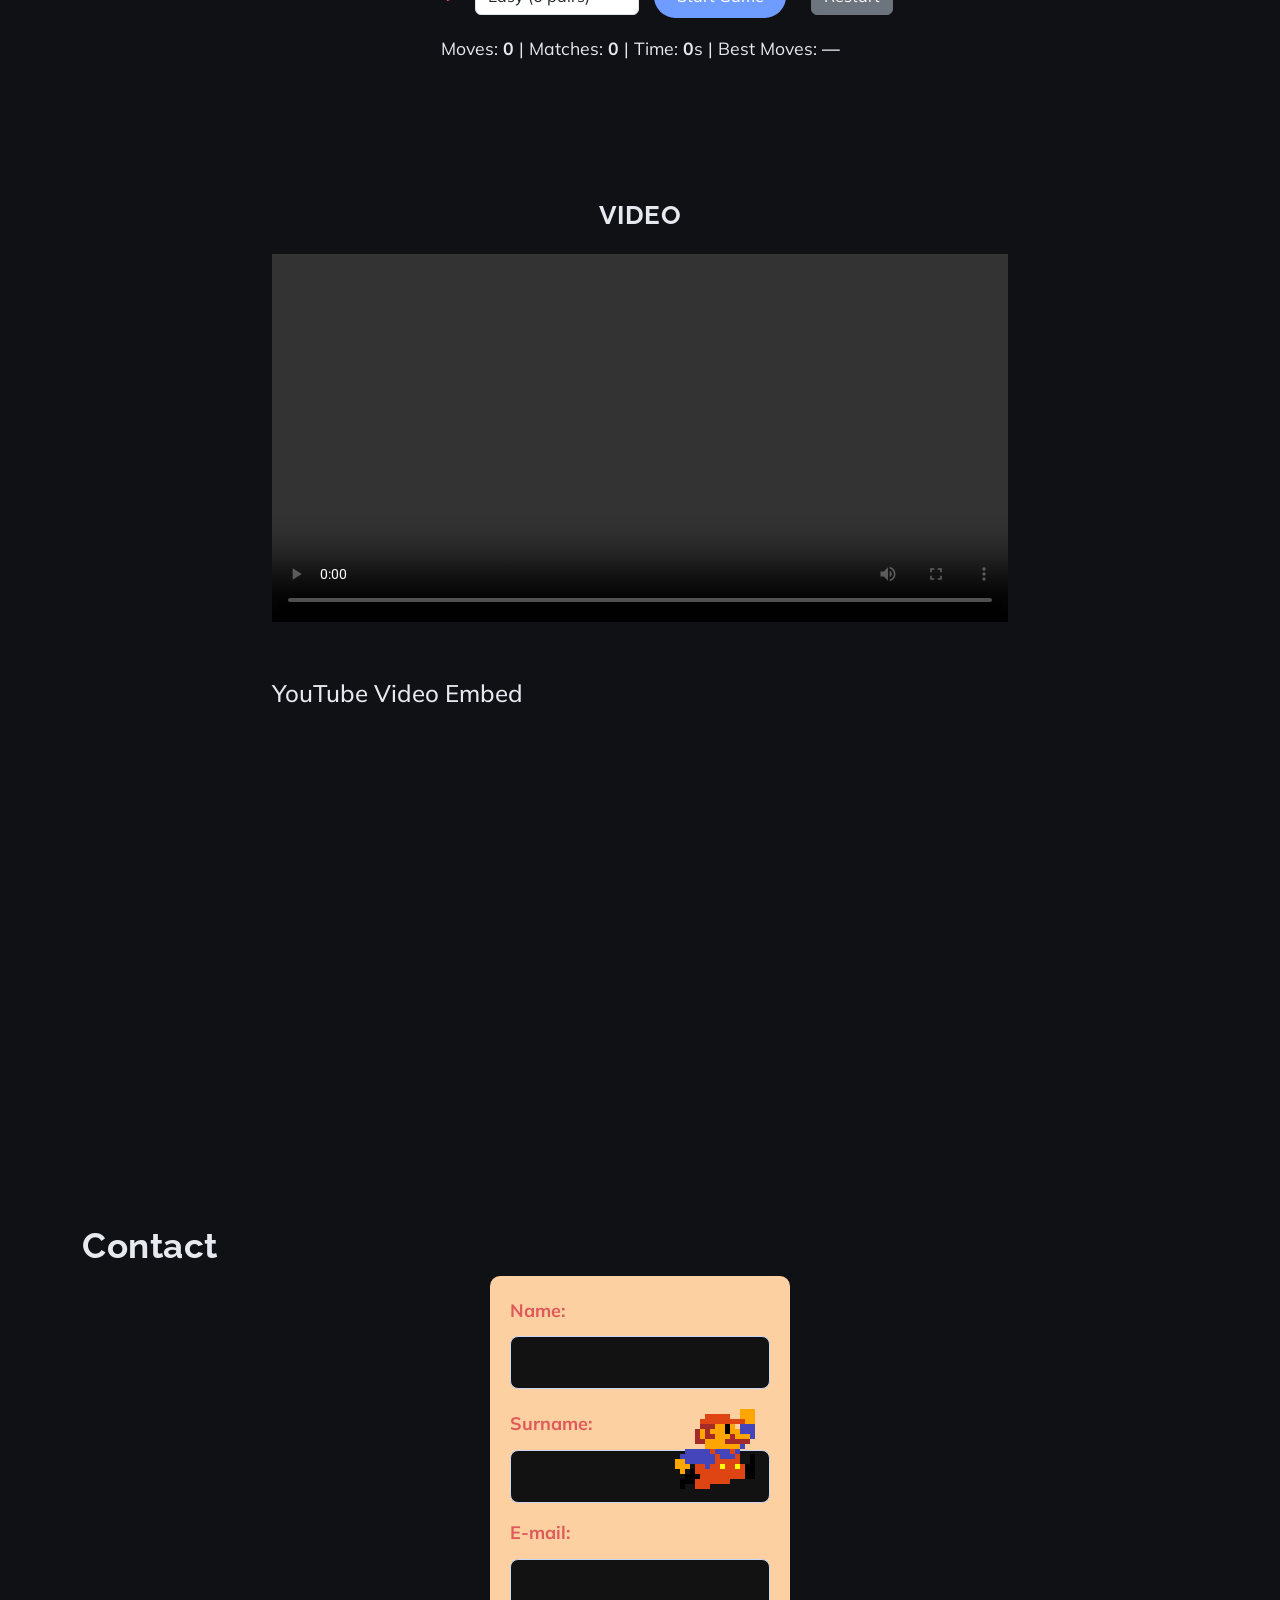
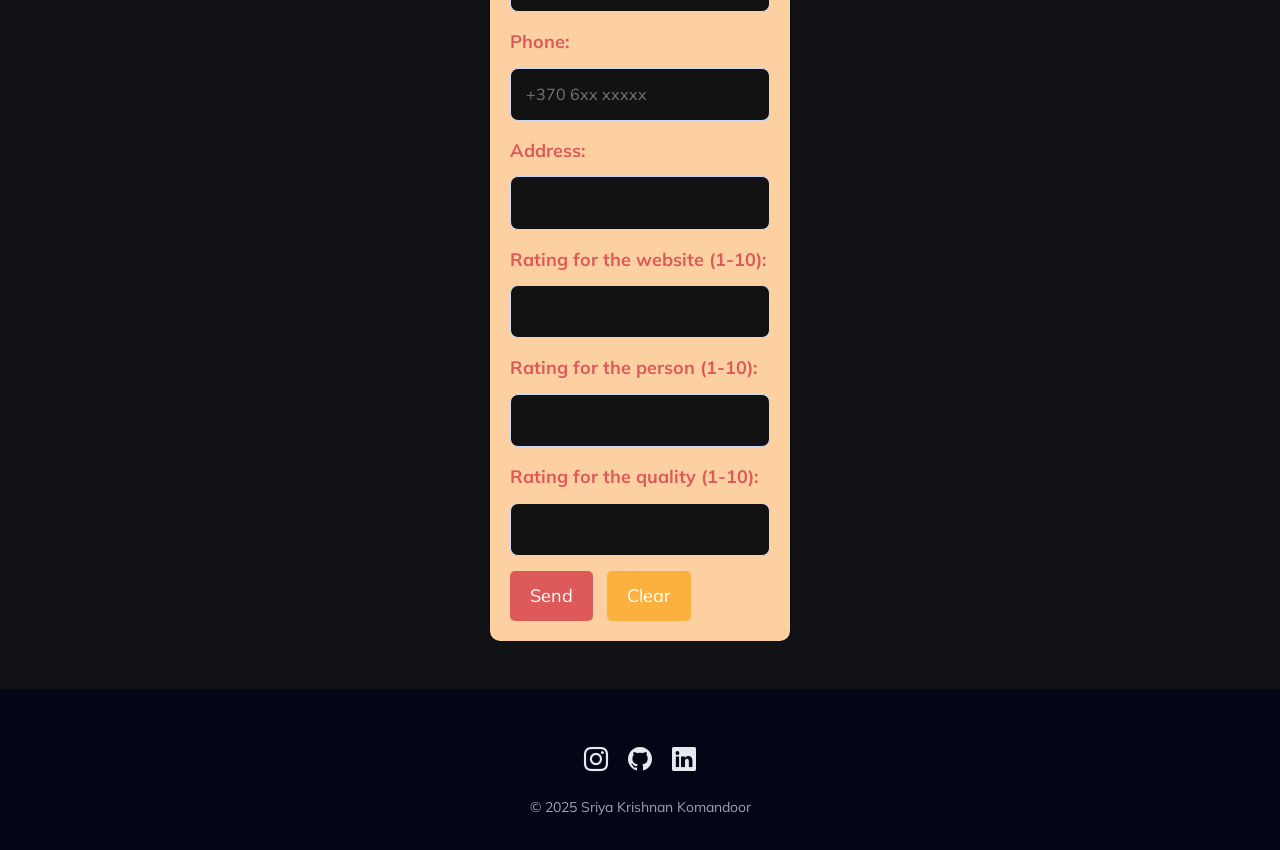
==== commit 098ce68f: "Update index.htmltook off the h1 in hero" ====
--- a/index.html
+++ b/index.html
@@ -144,10 +144,9 @@
 
     <div class="hero-overlay" data-aos="fade-up">
       <h1 class="hero-name">Sriya Krishnan Komandoor</h1>
-      <h2>Hey, I'm Sriya</h2>
       <p>
-        I'm engineering in AI, working in an AI company, building HerBridge, IT Committee member at ESN">
-        
+        I'm engineering in AI, working in an AI company, building HerBridge, IT Committee member at ESN
+        and exploring the world of technology and innovation.
       </p>
 
       <div class="social-links">
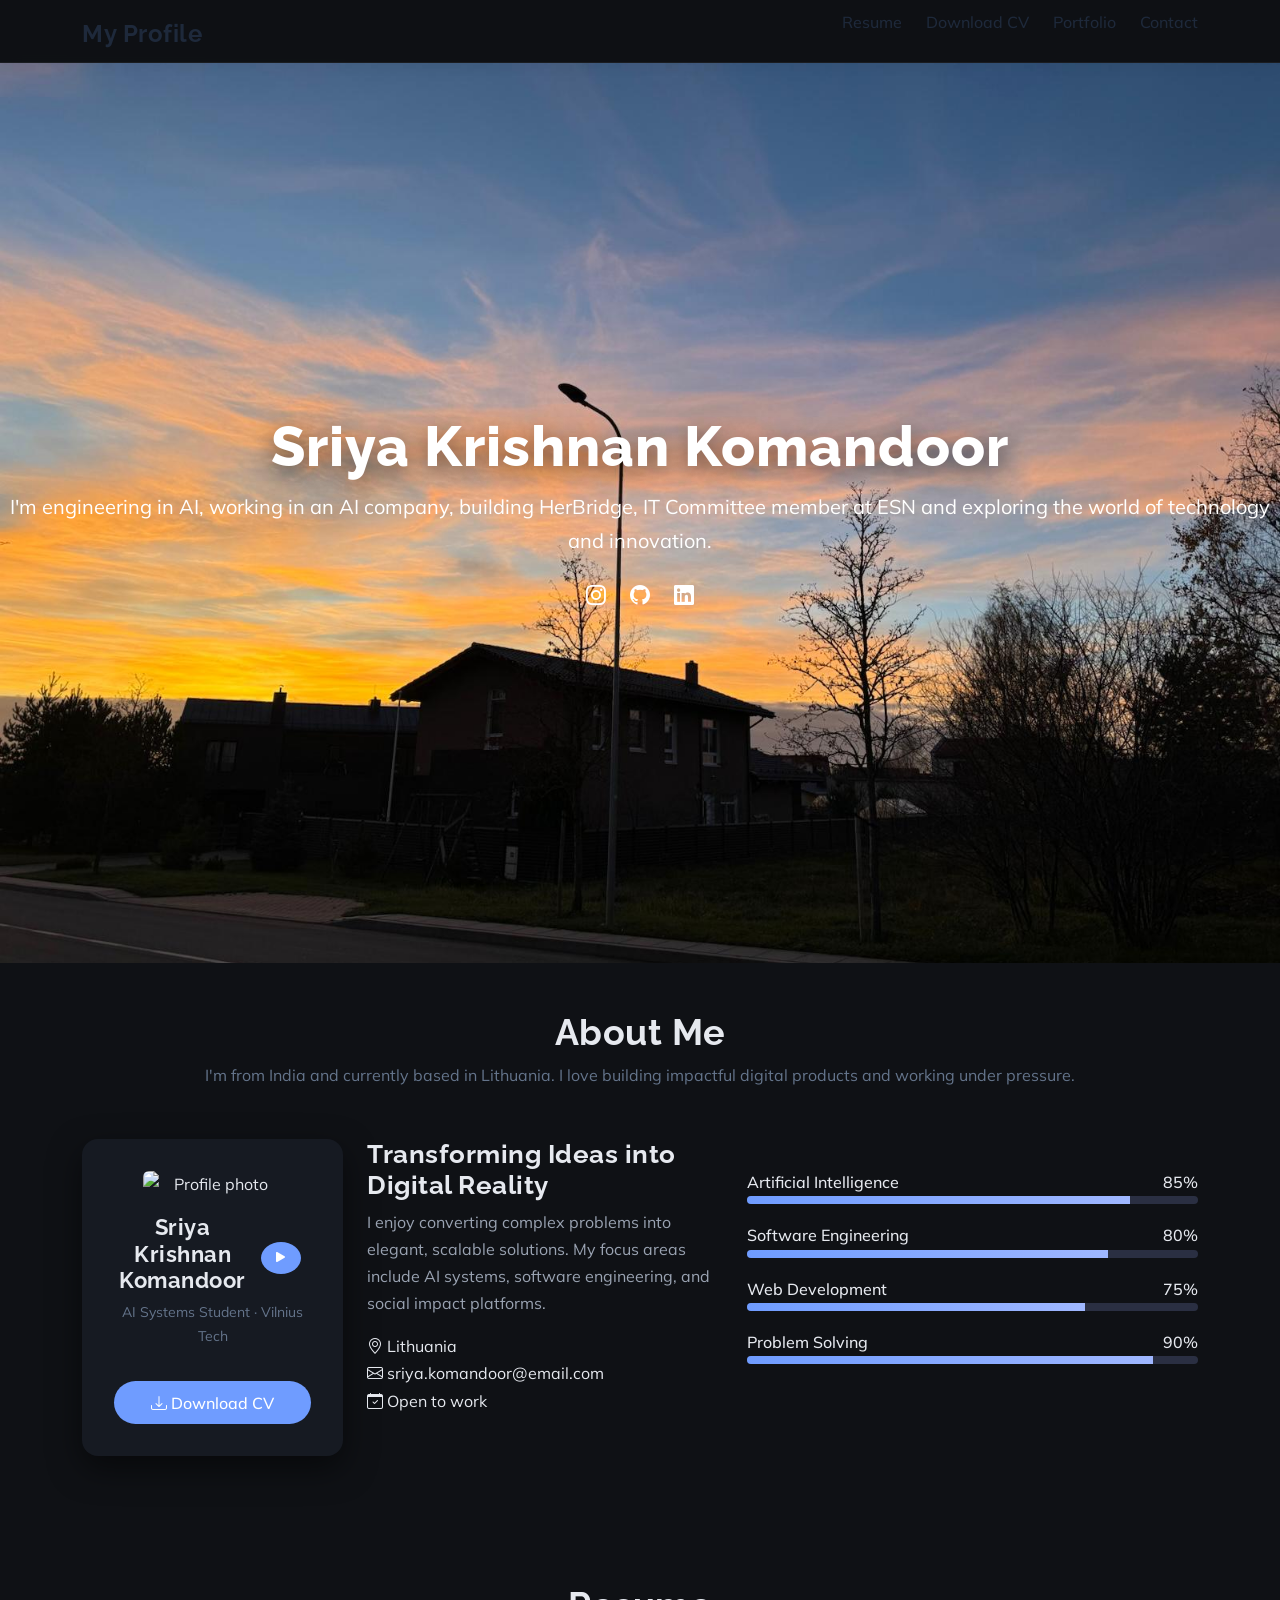
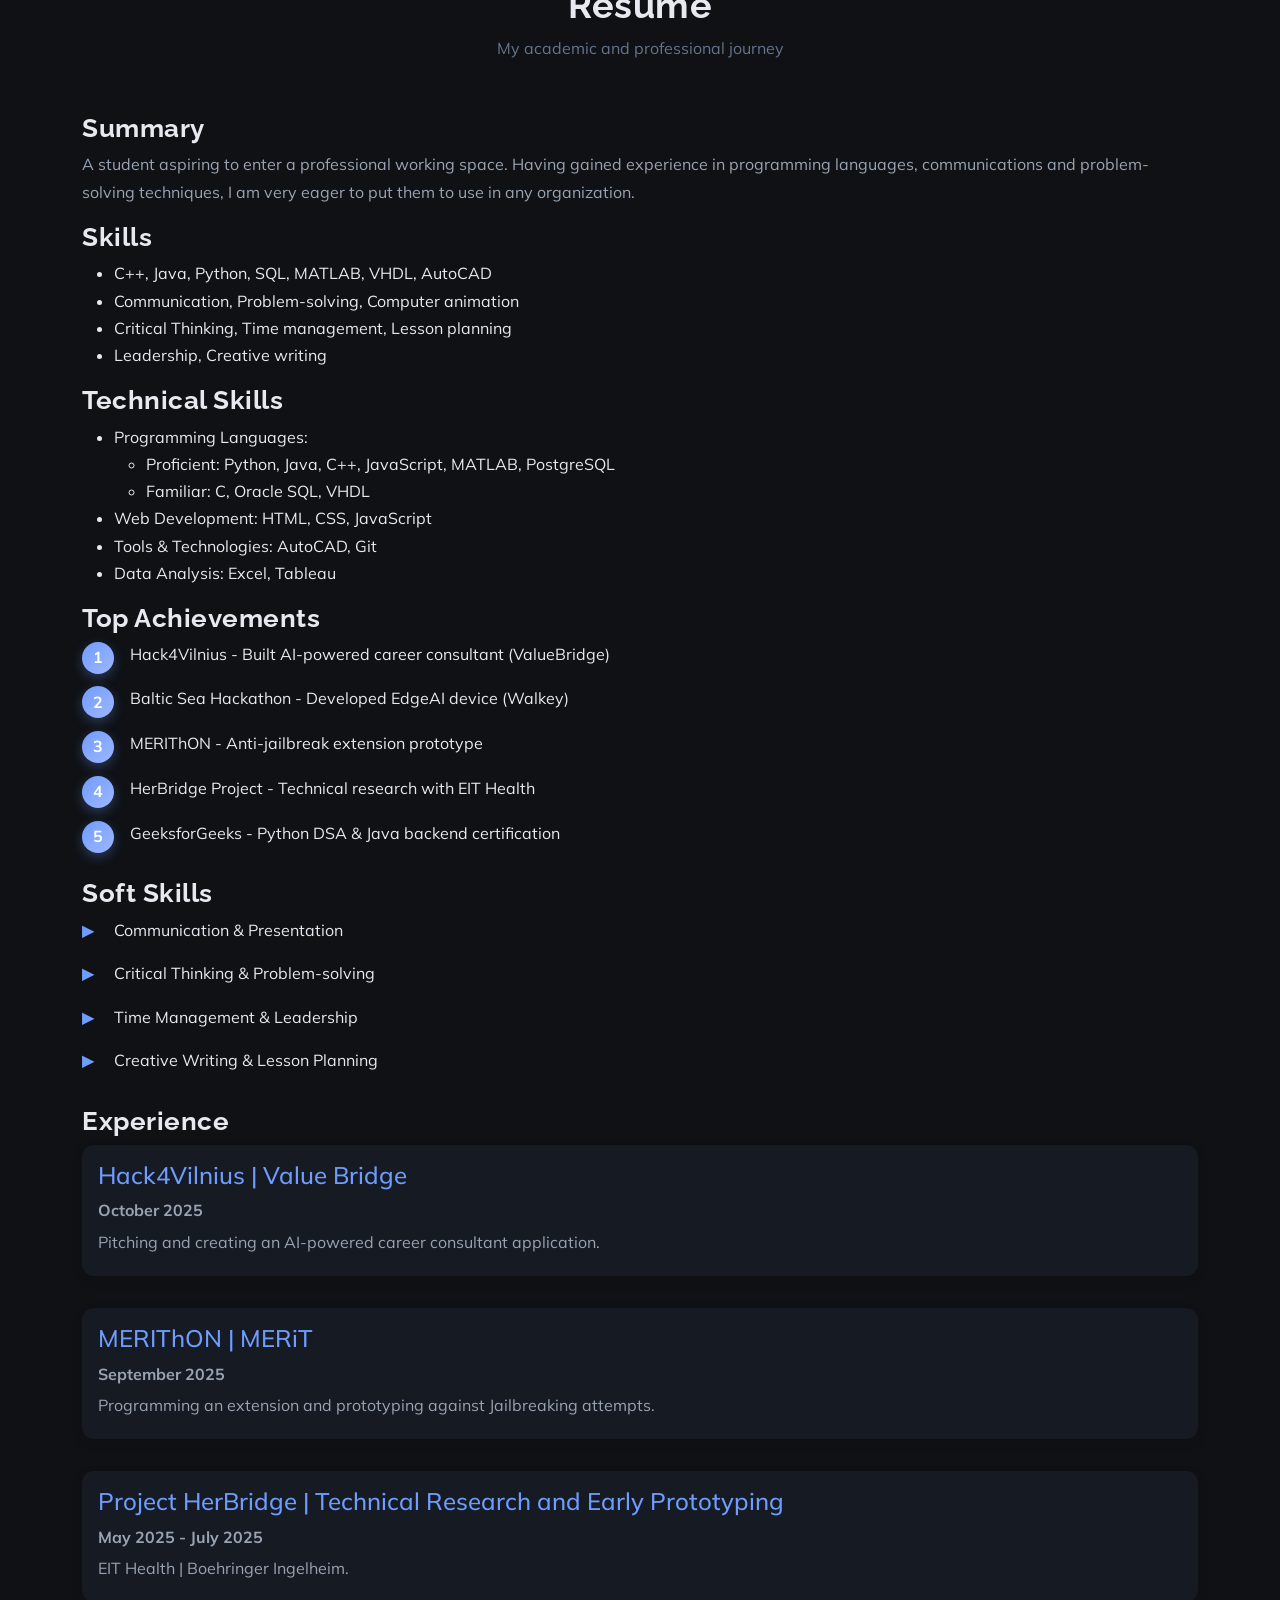
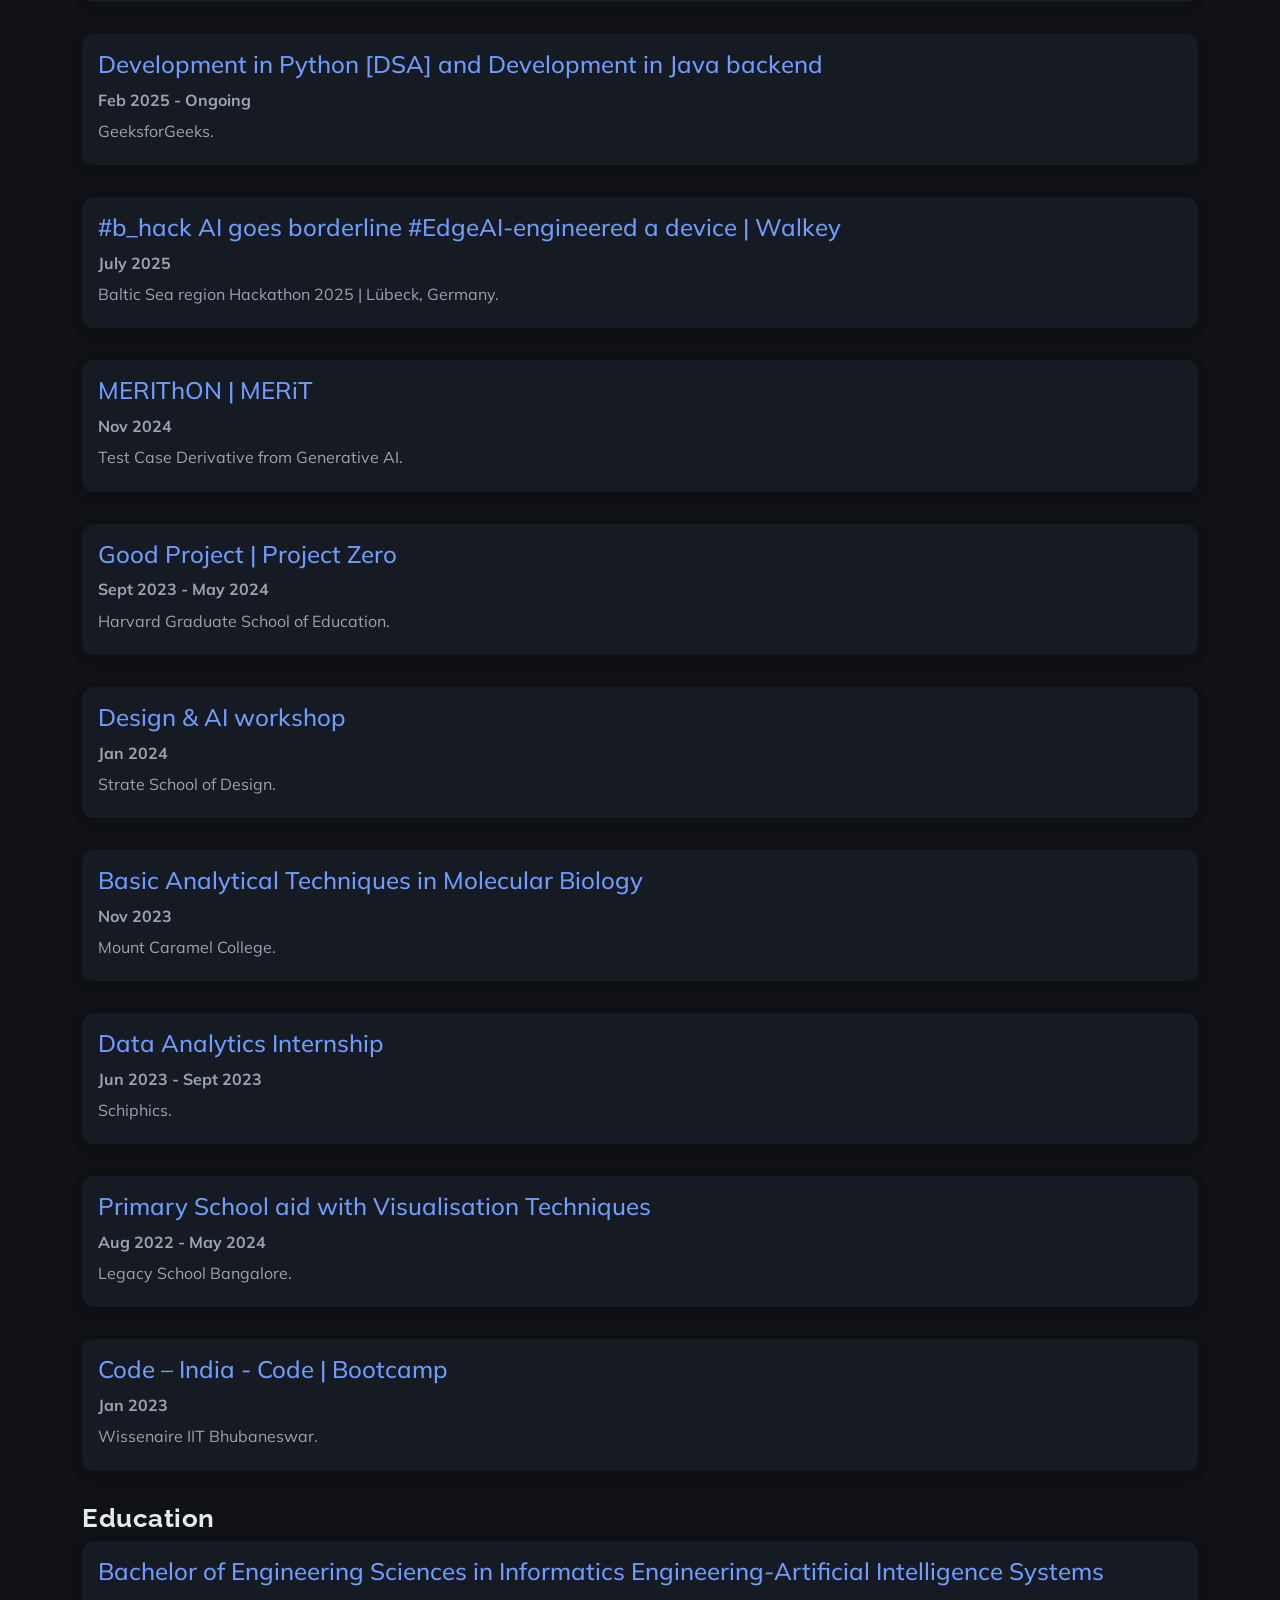
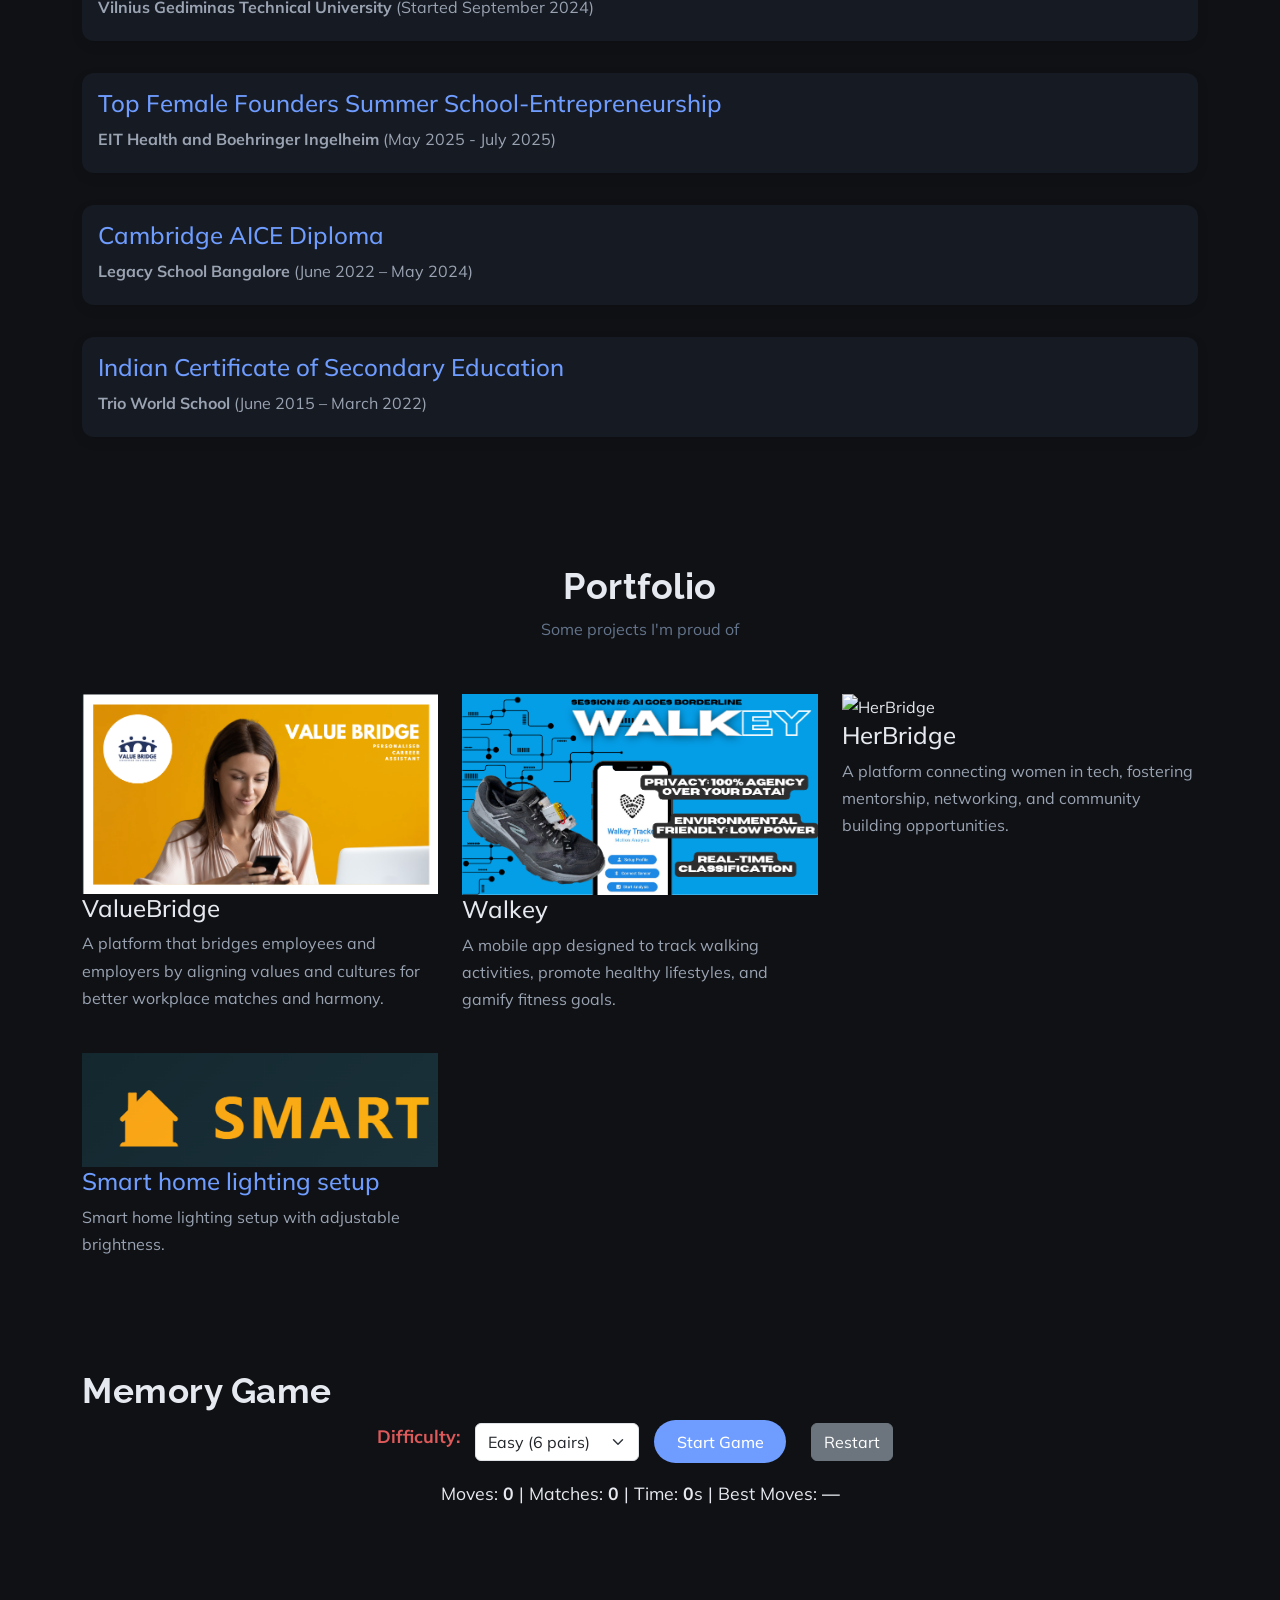
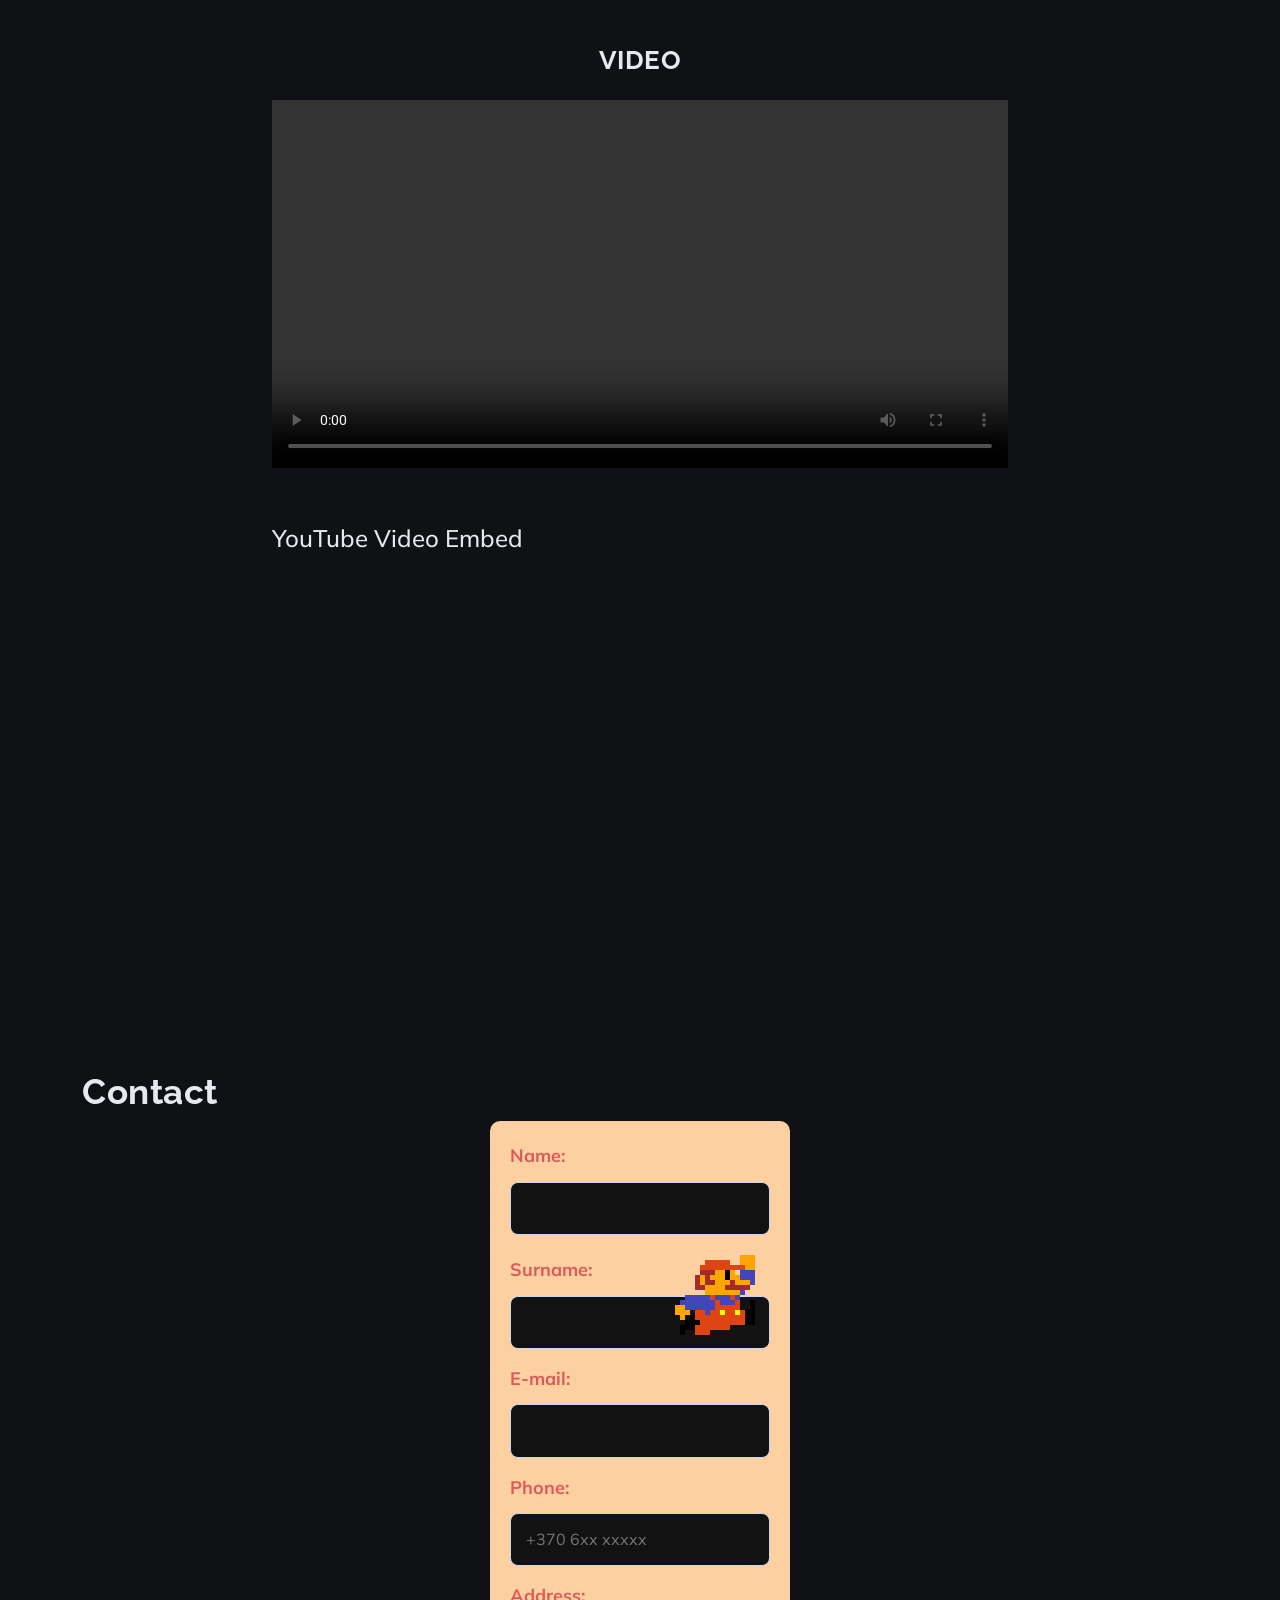
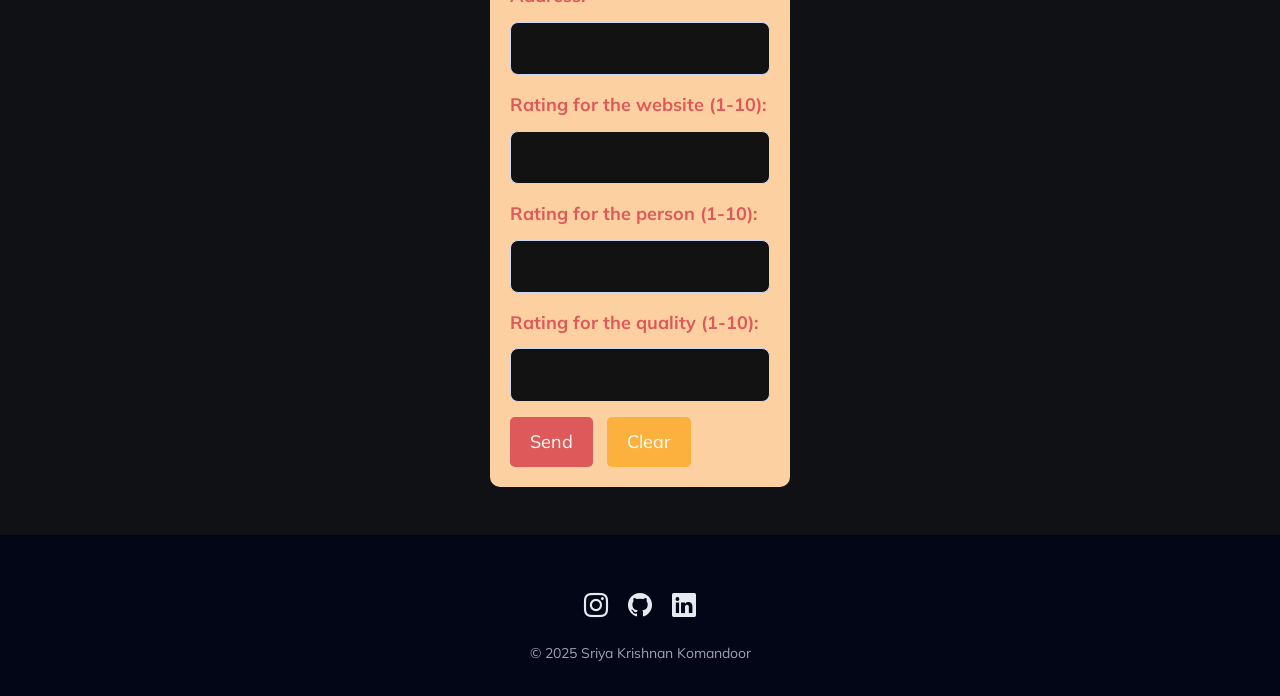
==== commit 0b450c20: "Update index.htmlw3c validator" ====
--- a/index.html
+++ b/index.html
@@ -118,8 +118,6 @@
   <!-- Preloader -->
   <div id="preloader"></div>
 
-  
-
   <!-- Header -->
   <header id="header" class="header fixed-top">
     <div class="container d-flex align-items-center justify-content-between">
@@ -129,11 +127,10 @@
         <ul>
           <li><a href="#resume">Resume</a></li>
           <li><a href="CV-OCT2025.pdf">Download CV</a></li>
-          <li><a href="#portfolio">Portfolio</a></li>  <!-- Inside dropdown -->
-          <li><a href="#contact">Contact</a></li>      <!-- Inside dropdown -->
+          <li><a href="#portfolio">Portfolio</a></li>
+          <li><a href="#contact">Contact</a></li>
         </ul>
-
-</nav>
+      </nav>
 
     </div>
   </header>
@@ -175,7 +172,7 @@
         <!-- Profile Card -->
         <div class="col-lg-3">
           <div class="profile-card">
-            <img src="img/Screenshot 2025-12-04 175038.png" class="img-fluid rounded" alt="Profile photo">
+            <img src="img/profile-photo.png" class="img-fluid rounded" alt="Profile photo">
 
             <div class="name-pronunciation mt-3">
               <h3>Sriya Krishnan Komandoor</h3>
@@ -278,12 +275,13 @@
         <li>Critical Thinking, Time management, Lesson planning</li>
         <li>Leadership, Creative writing</li>
       </ul>
+
       <h3>Technical Skills</h3>
       <ul>
         <li>Programming Languages:
           <ul>
             <li>Proficient: Python, Java, C++, JavaScript, MATLAB, PostgreSQL</li>
-            <li>Familiar: C, Oracle SQL, VHDL, </li>
+            <li>Familiar: C, Oracle SQL, VHDL</li>
           </ul>
         </li>
         <li>Web Development: HTML, CSS, JavaScript</li>
@@ -291,8 +289,7 @@
         <li>Data Analysis: Excel, Tableau</li>
       </ul>
 
-      <h4>Top Achievements (Ranked)</h4>
-
+      <h3>Top Achievements</h3>
       <ol class="custom-ordered-list">
         <li>Hack4Vilnius - Built AI-powered career consultant (ValueBridge)</li>
         <li>Baltic Sea Hackathon - Developed EdgeAI device (Walkey)</li>
@@ -301,7 +298,7 @@
         <li>GeeksforGeeks - Python DSA & Java backend certification</li>
       </ol>
 
-      <h4>Soft Skills</h4>
+      <h3>Soft Skills</h3>
       <ul class="custom-unordered-list">
         <li>Communication & Presentation</li>
         <li>Critical Thinking & Problem-solving</li>
@@ -411,7 +408,7 @@
           <p>A mobile app designed to track walking activities, promote healthy lifestyles, and gamify fitness goals.</p>
         </div>
         <div class="col-lg-4">
-          <img src="img/Screenshot 2025-12-04 215946.png" class="img-fluid" alt="HerBridge">
+          <img src="img/herbridge-screenshot.png" class="img-fluid" alt="HerBridge">
           <h4>HerBridge</h4>
           <p>A platform connecting women in tech, fostering mentorship, networking, and community building opportunities.</p>
         </div>
@@ -468,7 +465,7 @@
         <div class="media-block mb-5">
           <h4>YouTube Video Embed</h4>
           <div class="ratio ratio-16x9">
-            <iframe src="https://www.youtube.com/embed/KOW0hOw9WMQ" title="YouTube video player" frameborder="0" allow="accelerometer; autoplay; clipboard-write; encrypted-media; gyroscope; picture-in-picture" allowfullscreen></iframe>
+            <iframe src="https://www.youtube.com/embed/KOW0hOw9WMQ" title="YouTube video player" style="border: none;" allow="accelerometer; autoplay; clipboard-write; encrypted-media; gyroscope; picture-in-picture" allowfullscreen></iframe>
           </div>
         </div>
       </div>
@@ -485,36 +482,40 @@
         <label for="name">Name:</label>
         <input type="text" class="infos" id="name" name="name" required pattern="[A-Za-z\s]+">
         <span id="nameError" class="error"></span>
+
         <div class="mario"></div>
+
         <label for="surname">Surname:</label>
         <input type="text" class="infos" id="surname" name="surname" required pattern="[A-Za-z\s]+">
         <span id="surnameError" class="error"></span>
+
         <label for="email">E-mail:</label>
         <input type="email" id="email" name="email" required>
         <span id="emailError" class="error"></span>
+
         <label for="phone">Phone:</label>
         <input type="tel" id="phone" name="phone" required placeholder="+370 6xx xxxxx">
         <span id="phoneError" class="error"></span>
-  
+
         <label for="address">Address:</label>
         <input type="text" class="infos" id="address" name="address" required>
         <span id="addressError" class="error"></span>
-  
+
         <label for="r1">Rating for the website (1-10):</label>
         <input type="number" id="r1" name="r1" min="1" max="10" required>
         <span id="r1Error" class="error"></span>
-  
+
         <label for="r2">Rating for the person (1-10):</label>
         <input type="number" id="r2" name="r2" min="1" max="10" required>
         <span id="r2Error" class="error"></span>
+
         <label for="r3">Rating for the quality (1-10):</label>
         <input type="number" id="r3" name="r3" min="1" max="10" required>
         <span id="r3Error" class="error"></span>
+
         <button type="button" id="submitBtn" disabled>Send</button>
         <button type="reset" id="limpar">Clear</button>
       </form>
-
-<div id="formResult"></div>
 
       <div id="formResult"></div>
     </div>
@@ -542,154 +543,6 @@
     function playNamePronunciation() {
       document.getElementById('namePronunciation').play();
     }
-
-    // MEMORY GAME - EMBEDDED VERSION
-    document.addEventListener("DOMContentLoaded", () => {
-      const symbols = ["🍎", "🚀", "🎧", "📘", "⚡", "🎮", "🐱", "🌙", "🎯", "💡", "🎵", "📸"];
-
-      let firstCard = null;
-      let secondCard = null;
-      let lockBoard = false;
-      let moves = 0;
-      let matches = 0;
-      let timer = 0;
-      let timerInterval = null;
-      let totalPairs = 0;
-      let bestScores = { easy: null, hard: null };
-
-      const board = document.getElementById("gameBoard");
-      const movesEl = document.getElementById("moves");
-      const matchesEl = document.getElementById("matches");
-      const timerEl = document.getElementById("timer");
-      const winMessage = document.getElementById("winMessage");
-      const bestScoreEl = document.getElementById("bestScore");
-      const difficultySelect = document.getElementById("difficulty");
-
-      function startTimer() {
-        clearInterval(timerInterval);
-        timer = 0;
-        if (timerEl) timerEl.textContent = timer;
-
-        timerInterval = setInterval(() => {
-          timer++;
-          if (timerEl) timerEl.textContent = timer;
-        }, 1000);
-      }
-
-      function createBoard(difficulty) {
-        if (!board) return;
-
-        board.innerHTML = "";
-        moves = 0;
-        matches = 0;
-        firstCard = null;
-        secondCard = null;
-        lockBoard = false;
-        clearInterval(timerInterval);
-        timer = 0;
-        if (timerEl) timerEl.textContent = timer;
-
-        if (movesEl) movesEl.textContent = moves;
-        if (matchesEl) matchesEl.textContent = matches;
-        if (winMessage) winMessage.textContent = "";
-
-        totalPairs = difficulty === "easy" ? 6 : 12;
-
-        board.style.gridTemplateColumns =
-          difficulty === "easy" ? "repeat(4, 1fr)" : "repeat(6, 1fr)";
-
-        const selectedSymbols = symbols.slice(0, totalPairs);
-        const cards = [...selectedSymbols, ...selectedSymbols]
-          .sort(() => Math.random() - 0.5);
-
-        cards.forEach(symbol => {
-          const card = document.createElement("div");
-          card.className = "card";
-          card.dataset.symbol = symbol;
-          card.addEventListener("click", () => flipCard(card));
-          board.appendChild(card);
-        });
-
-        // Display best score
-        const best = bestScores[difficulty];
-        if (bestScoreEl) bestScoreEl.textContent = best || "—";
-      }
-
-      function flipCard(card) {
-        if (lockBoard || card === firstCard || card.classList.contains("matched")) return;
-
-        card.textContent = card.dataset.symbol;
-        card.classList.add("flipped");
-
-        if (!firstCard) {
-          firstCard = card;
-          return;
-        }
-
-        secondCard = card;
-        moves++;
-        if (movesEl) movesEl.textContent = moves;
-
-        checkMatch();
-      }
-
-      function checkMatch() {
-        if (firstCard.dataset.symbol === secondCard.dataset.symbol) {
-          firstCard.classList.add("matched");
-          secondCard.classList.add("matched");
-          matches++;
-          if (matchesEl) matchesEl.textContent = matches;
-          resetTurn();
-
-          if (matches === totalPairs) {
-            winGame();
-          }
-        } else {
-          lockBoard = true;
-          setTimeout(() => {
-            firstCard.textContent = "";
-            secondCard.textContent = "";
-            firstCard.classList.remove("flipped");
-            secondCard.classList.remove("flipped");
-            resetTurn();
-          }, 1000);
-        }
-      }
-
-      function resetTurn() {
-        firstCard = null;
-        secondCard = null;
-        lockBoard = false;
-      }
-
-      function winGame() {
-        clearInterval(timerInterval);
-        if (winMessage) winMessage.textContent = `🎉 You won in ${moves} moves and ${timer} seconds!`;
-
-        const difficulty = difficultySelect.value;
-        const currentBest = bestScores[difficulty];
-
-        if (!currentBest || moves < currentBest) {
-          bestScores[difficulty] = moves;
-          if (bestScoreEl) bestScoreEl.textContent = moves;
-        }
-      }
-
-      document.getElementById("startGame")?.addEventListener("click", () => {
-        createBoard(difficultySelect.value);
-        startTimer();
-      });
-
-      document.getElementById("restartGame")?.addEventListener("click", () => {
-        createBoard(difficultySelect.value);
-        startTimer();
-      });
-
-      difficultySelect?.addEventListener("change", () => {
-        const best = bestScores[difficultySelect.value];
-        if (bestScoreEl) bestScoreEl.textContent = best || "—";
-      });
-    });
   </script>
 
   <script src="vendor/bootstrap/js/bootstrap.bundle.min.js"></script>
@@ -703,6 +556,3 @@
 </body>
 
 </html>
-
-
-
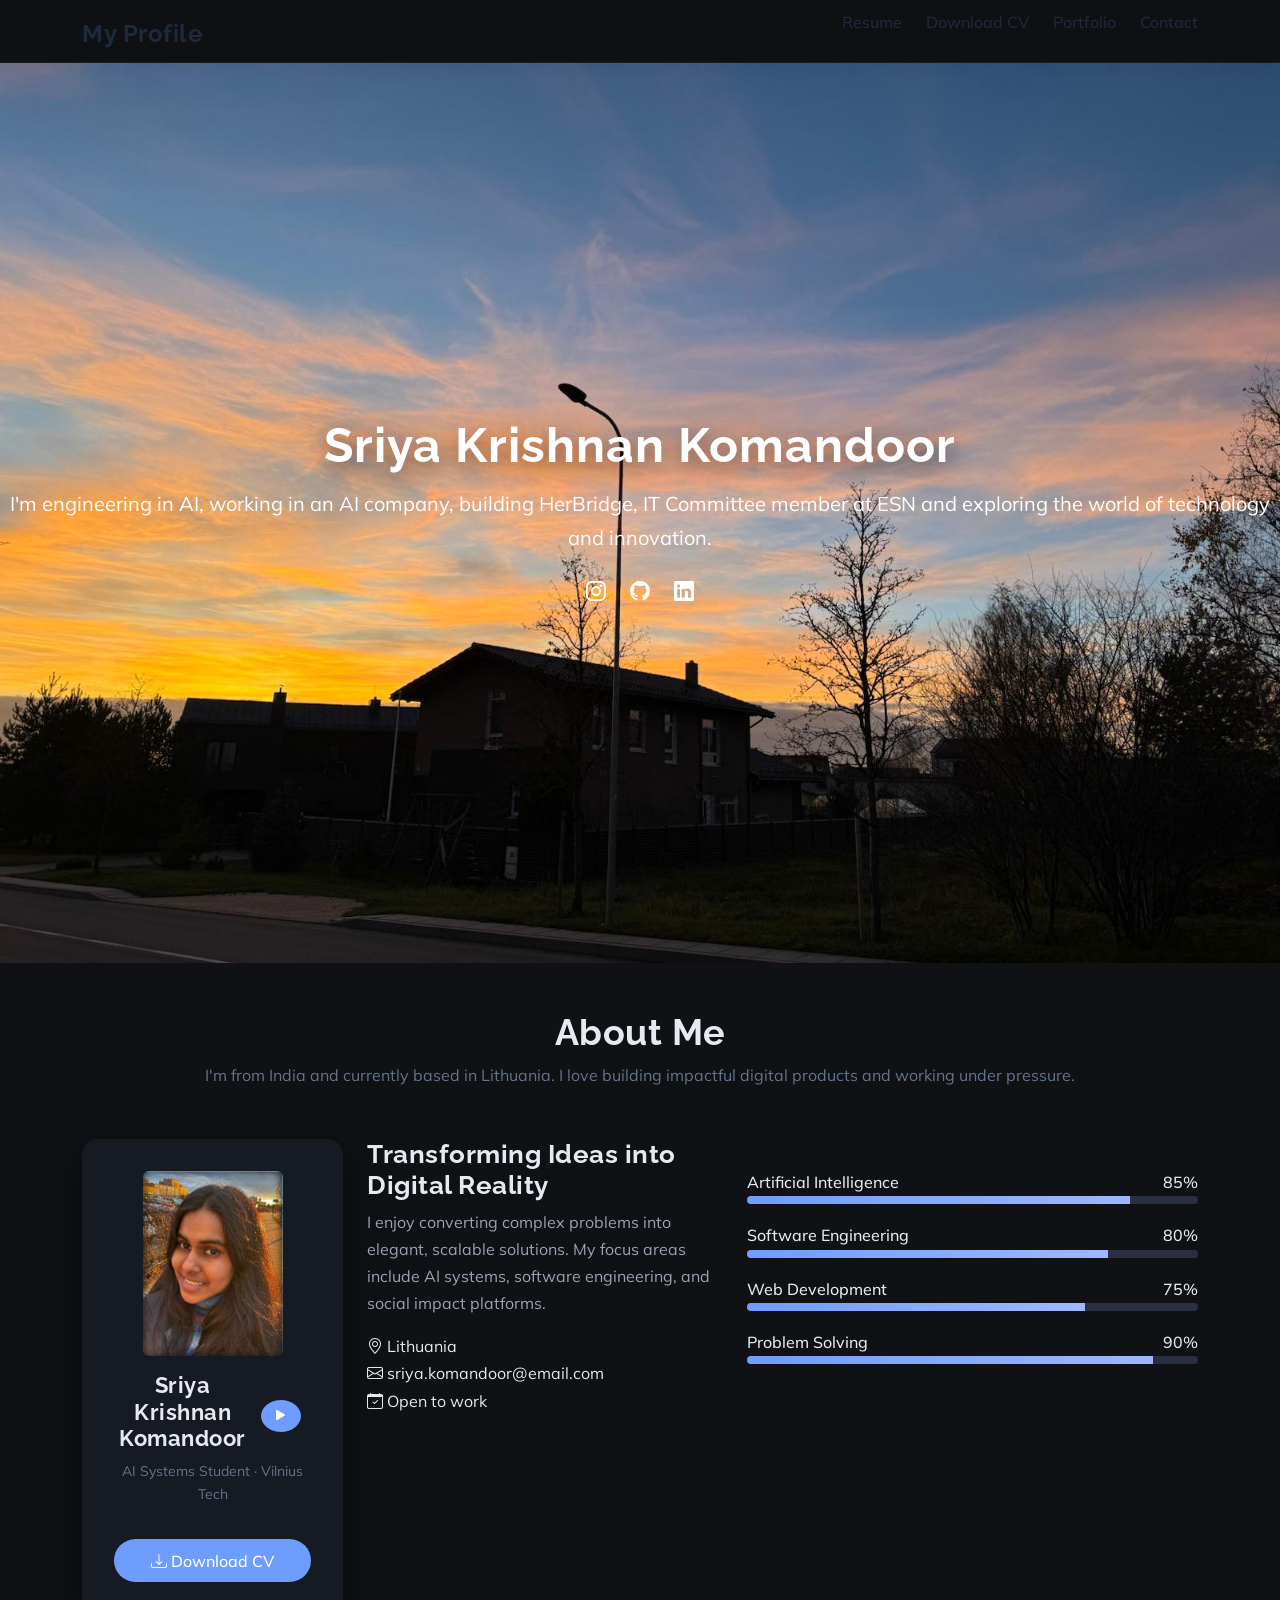
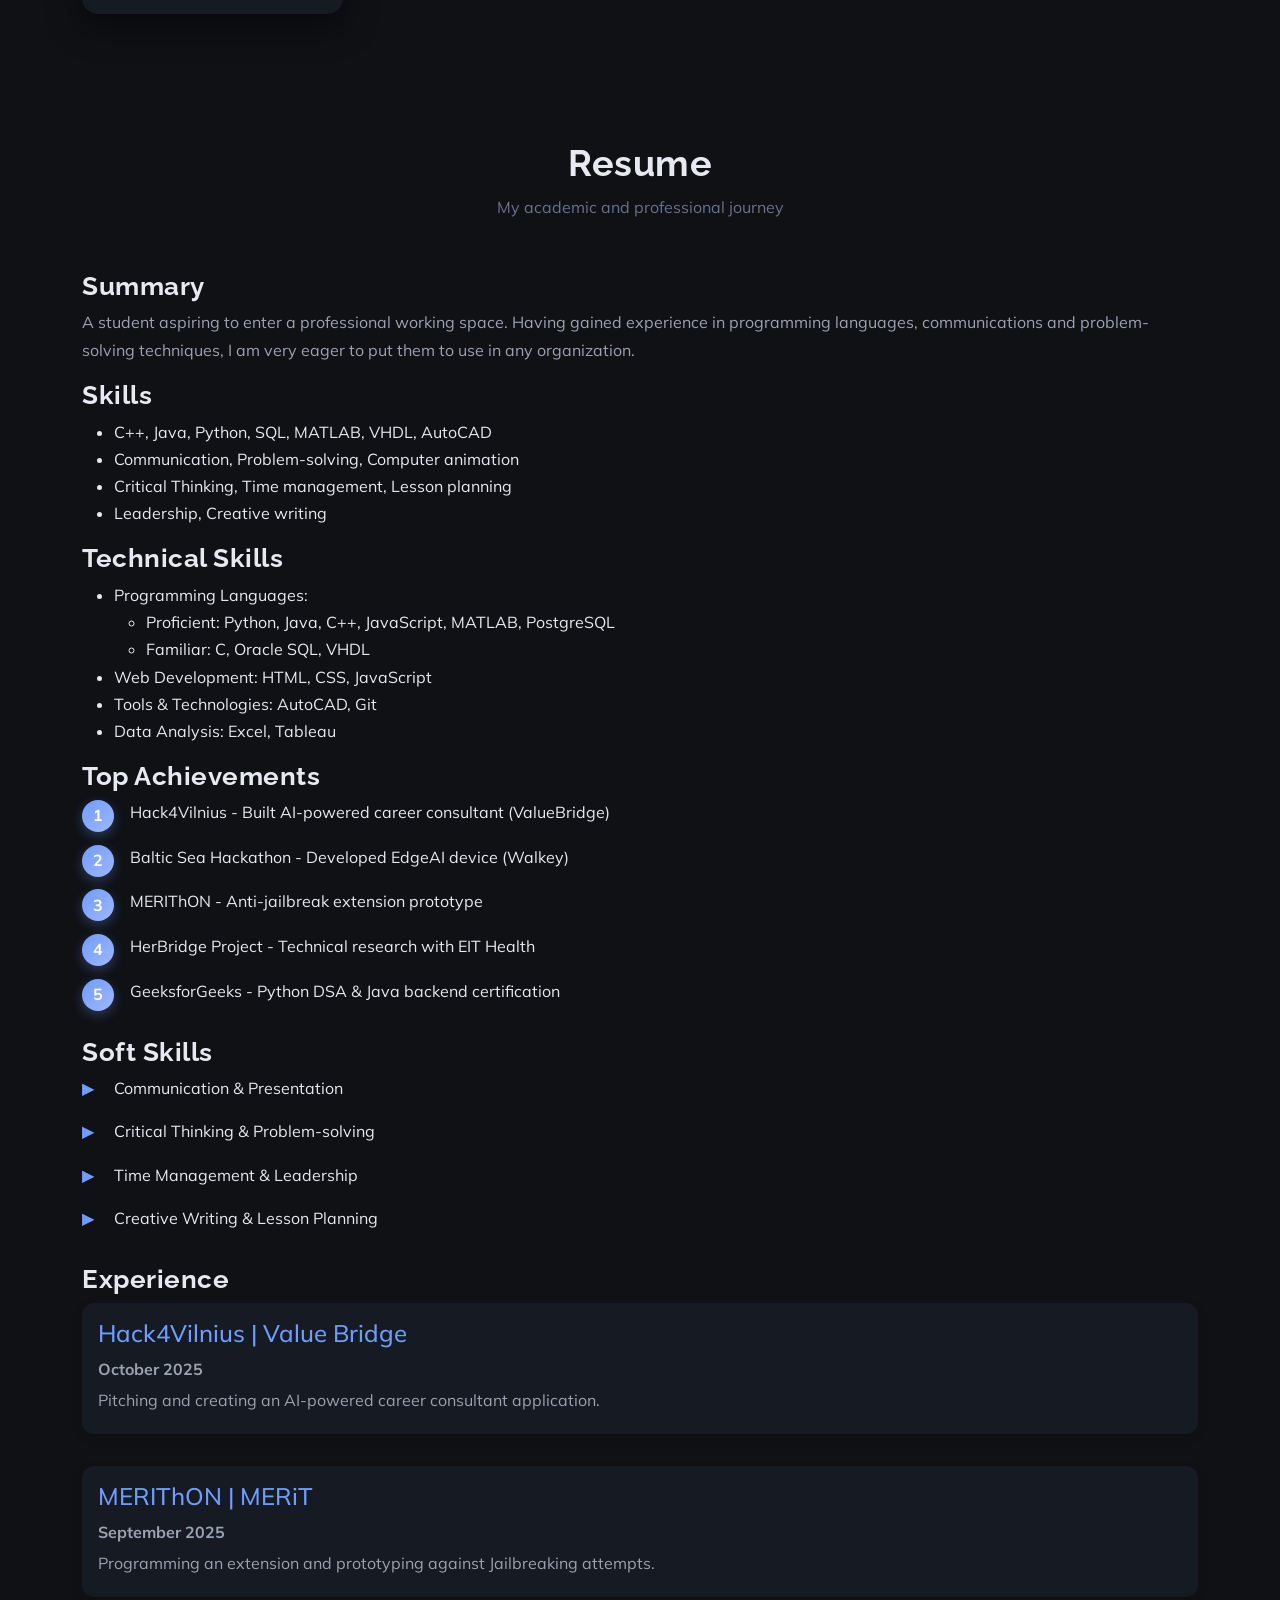
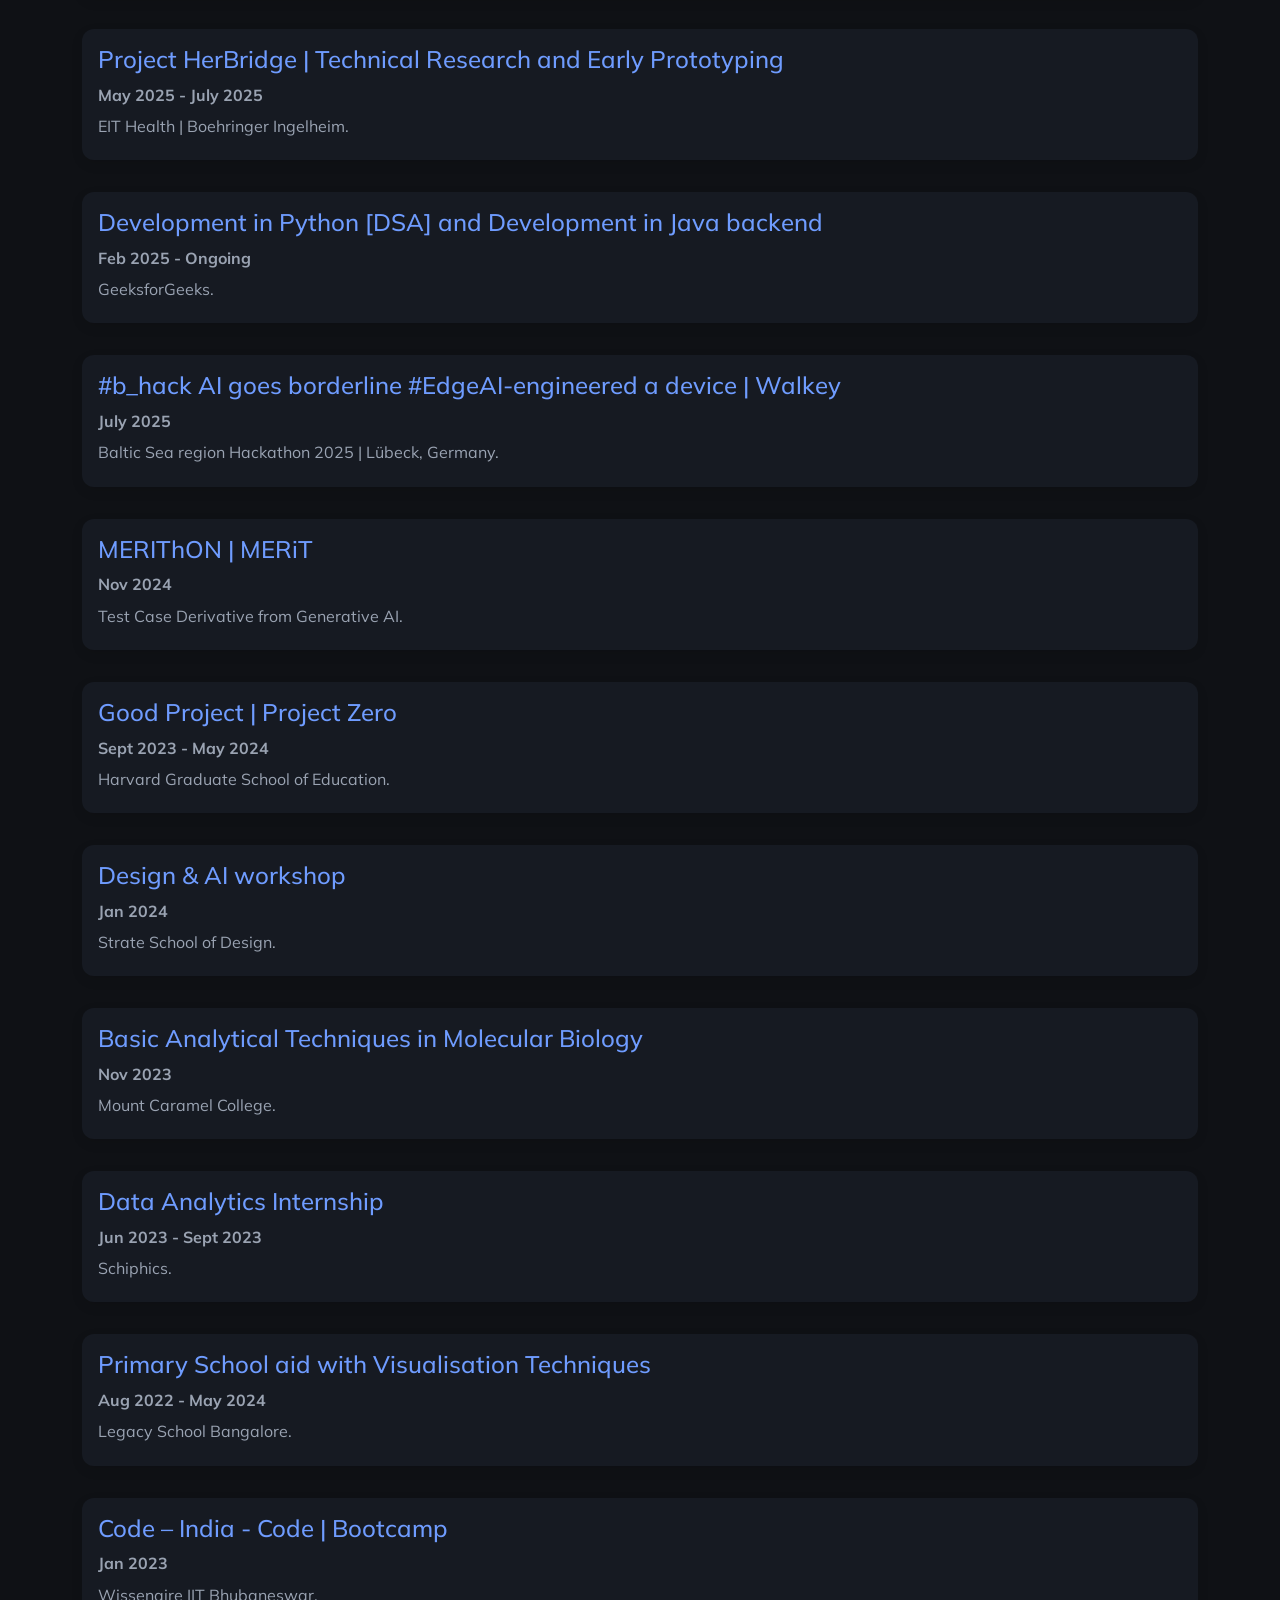
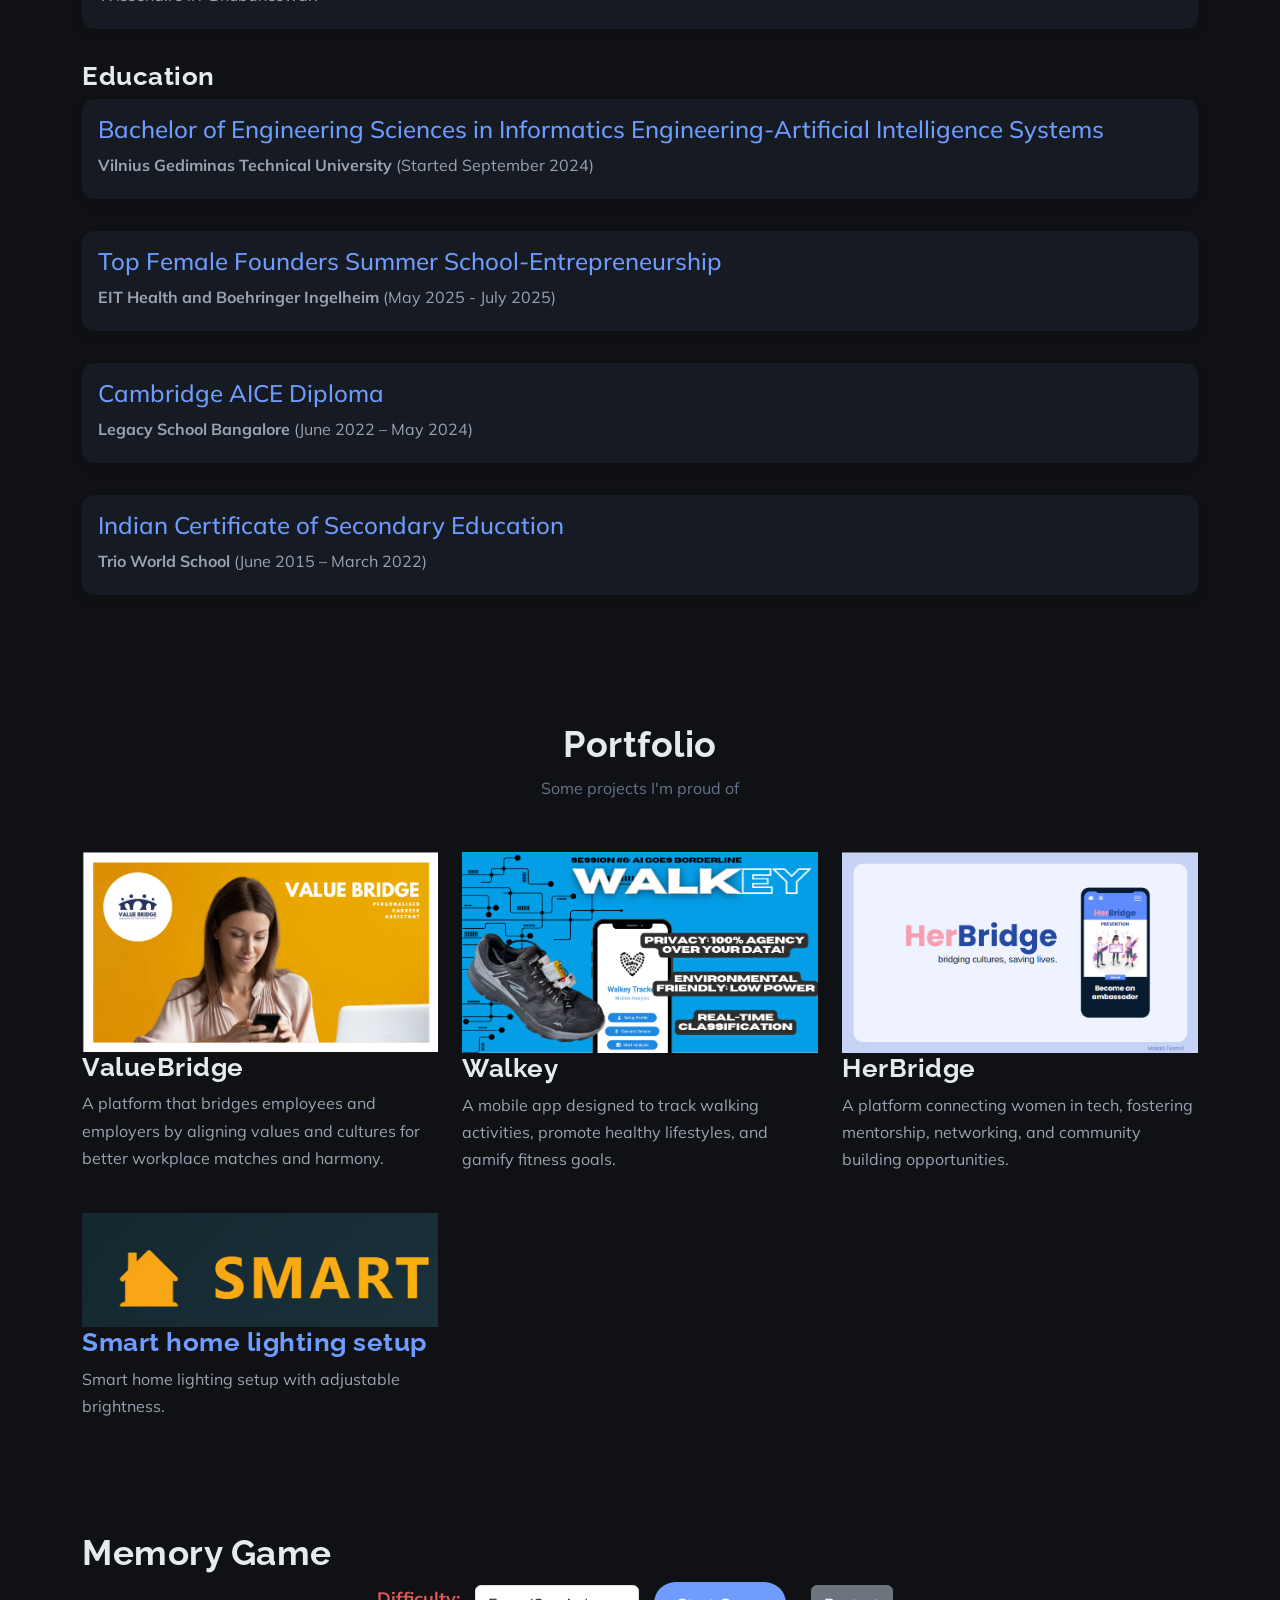
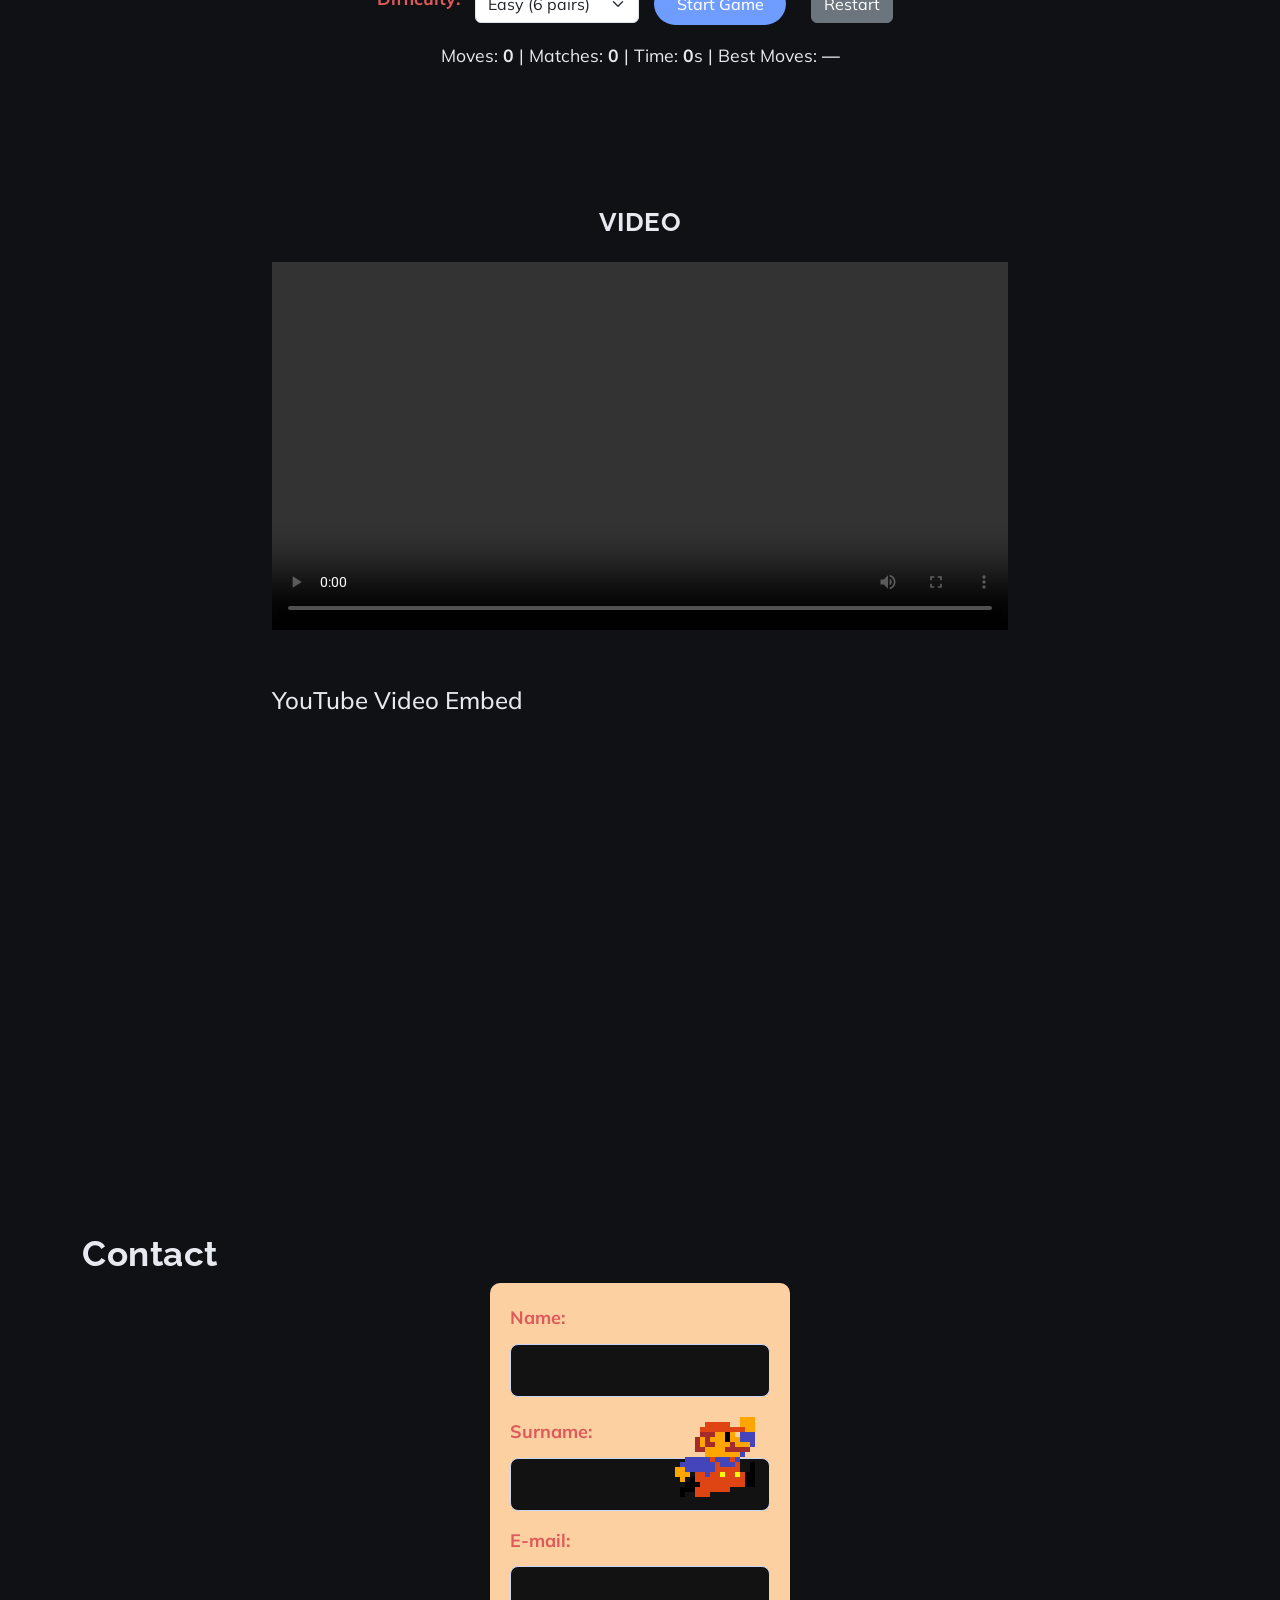
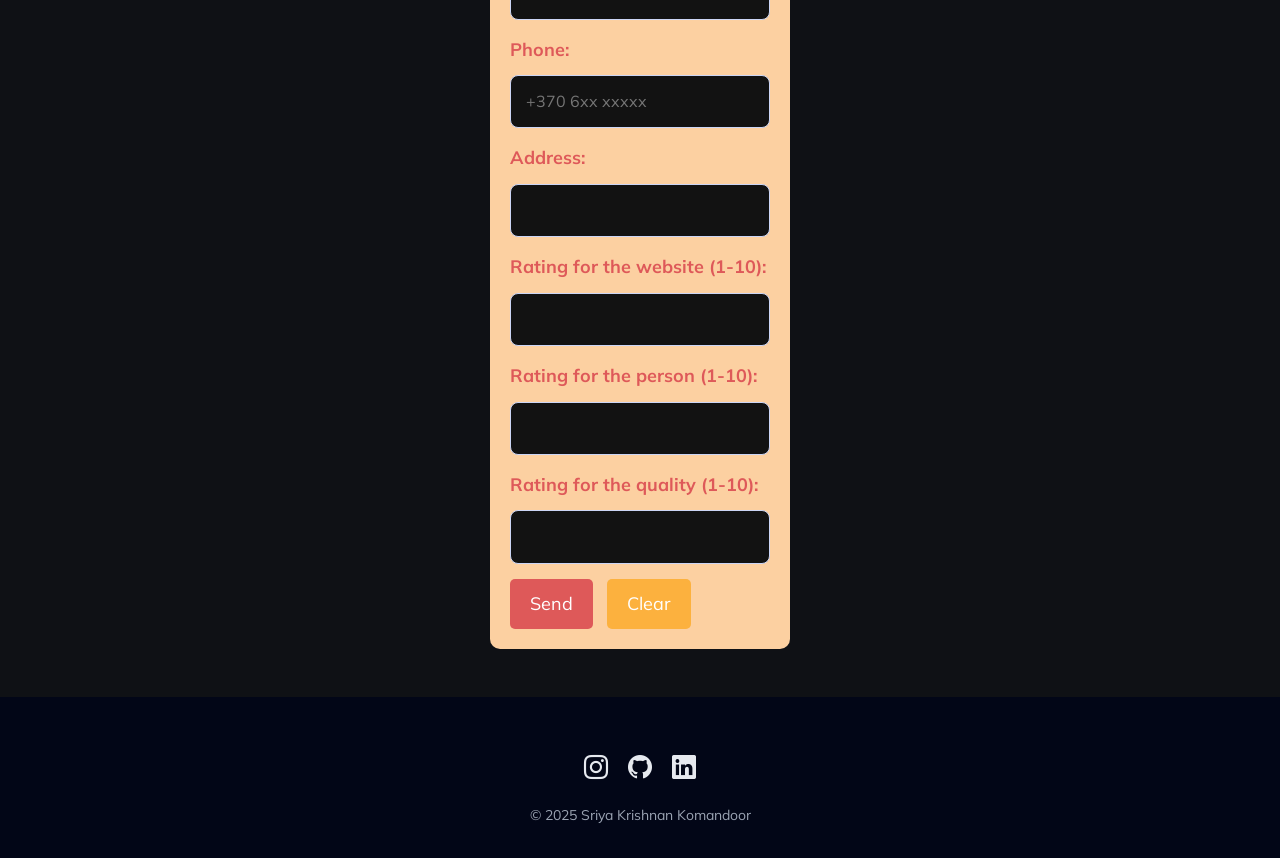
==== commit 57dbb094: "Update index.htmlw3c validated" ====
--- a/index.html
+++ b/index.html
@@ -111,6 +111,14 @@
       color: #4facfe;
       font-size: 1.5rem;
     }
+    .hero-name {
+      font-size: 56px;
+      font-weight: 800;
+      letter-spacing: 1px;
+      color: #ffffff;
+      margin-bottom: 10px;
+      text-shadow: 0 6px 25px rgba(0, 0, 0, 0.6);
+    }
   </style>
 </head>
 
@@ -140,7 +148,7 @@
     <img src="img/pictureeee.jpg" alt="Sriya portrait" data-aos="fade-in">
 
     <div class="hero-overlay" data-aos="fade-up">
-      <h1 class="hero-name">Sriya Krishnan Komandoor</h1>
+      <h2 class="hero-name">Sriya Krishnan Komandoor</h2>
       <p>
         I'm engineering in AI, working in an AI company, building HerBridge, IT Committee member at ESN
         and exploring the world of technology and innovation.
@@ -399,23 +407,23 @@
       <div class="row gy-4">
         <div class="col-lg-4">
           <img src="img/image.png" class="img-fluid" alt="ValueBridge">
-          <h4>ValueBridge</h4>
+          <h3>ValueBridge</h3>
           <p>A platform that bridges employees and employers by aligning values and cultures for better workplace matches and harmony.</p>
         </div>
         <div class="col-lg-4">
           <img src="img/IMAGEieie.png" class="img-fluid" alt="Walkey">
-          <h4>Walkey</h4>
+          <h3>Walkey</h3>
           <p>A mobile app designed to track walking activities, promote healthy lifestyles, and gamify fitness goals.</p>
         </div>
         <div class="col-lg-4">
           <img src="img/herbridge-screenshot.png" class="img-fluid" alt="HerBridge">
-          <h4>HerBridge</h4>
+          <h3>HerBridge</h3>
           <p>A platform connecting women in tech, fostering mentorship, networking, and community building opportunities.</p>
         </div>
         <div class="col-lg-4">
           <img src="SMARTHOME.png" class="img-fluid" alt="Smart Home">
           <a href="hw.html">
-            <h4>Smart home lighting setup</h4>
+            <h3>Smart home lighting setup</h3>
           </a>
           <p>Smart home lighting setup with adjustable brightness.</p>
         </div>
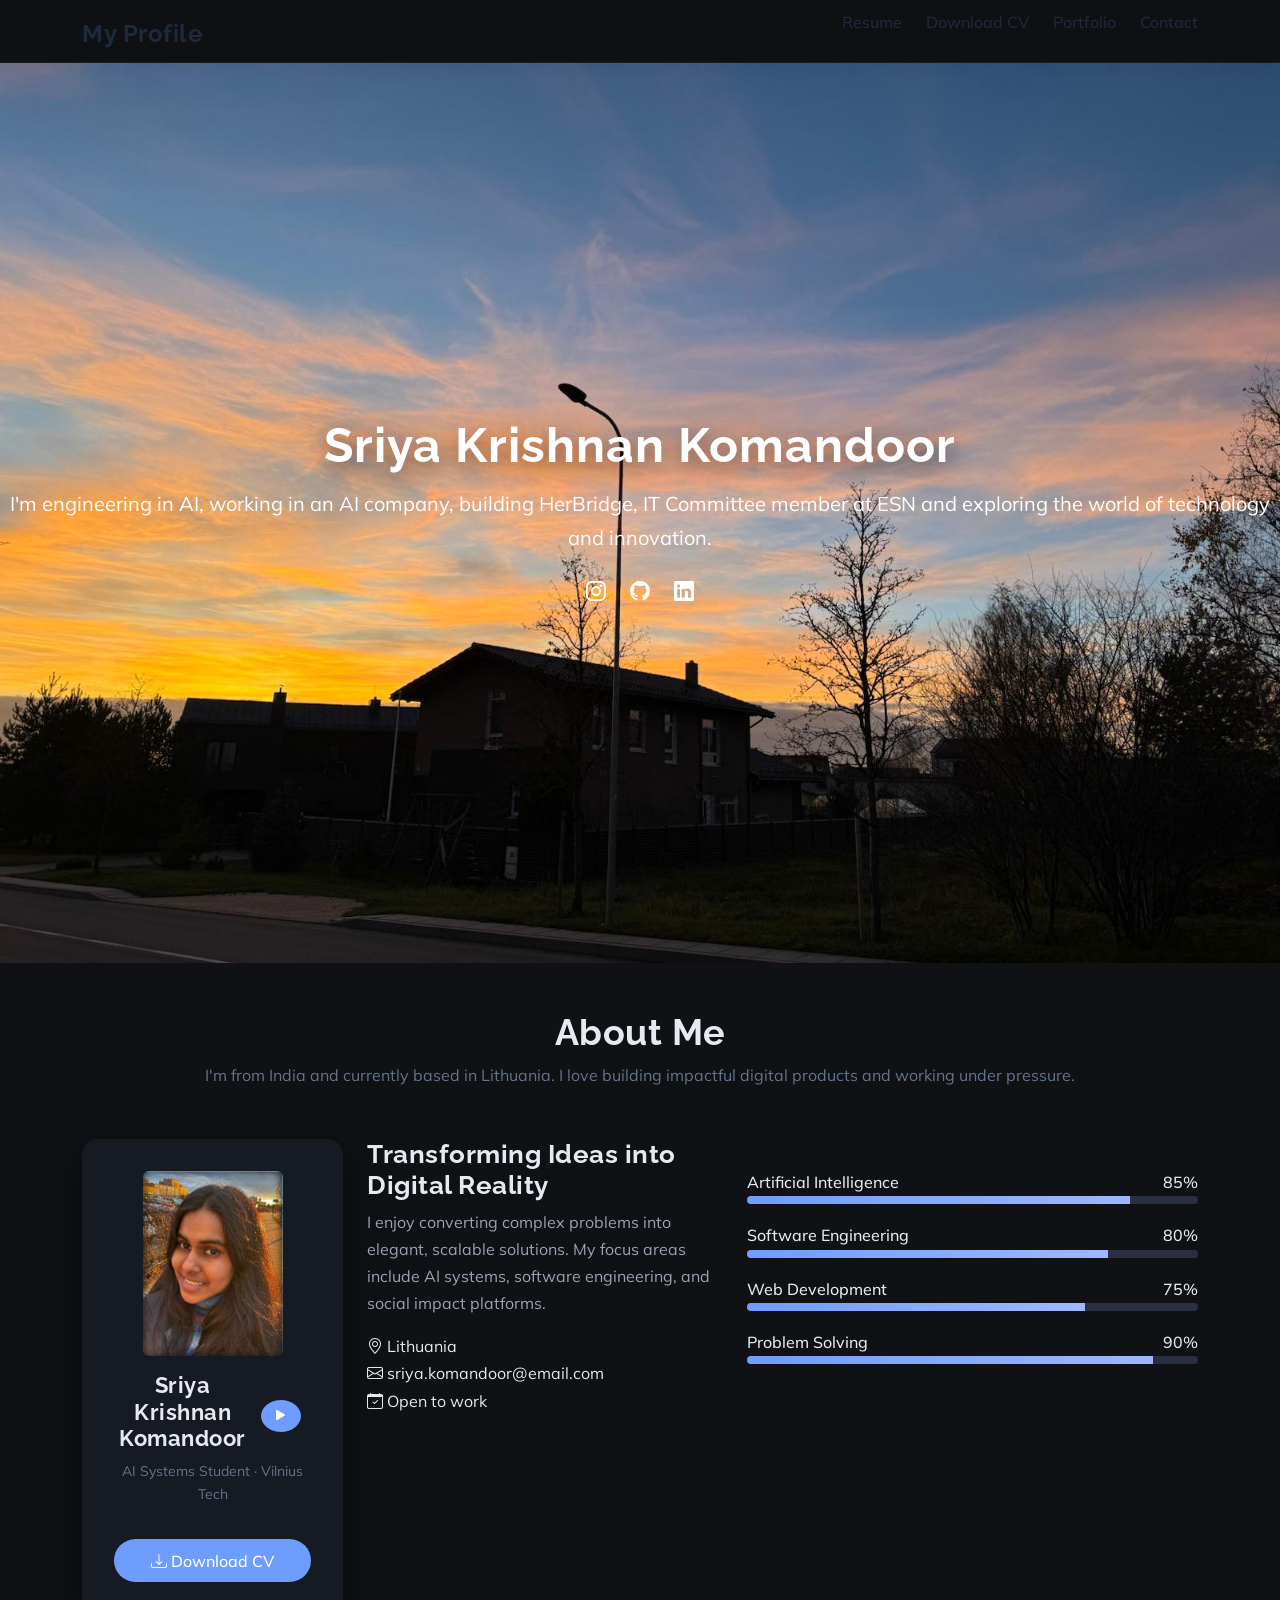
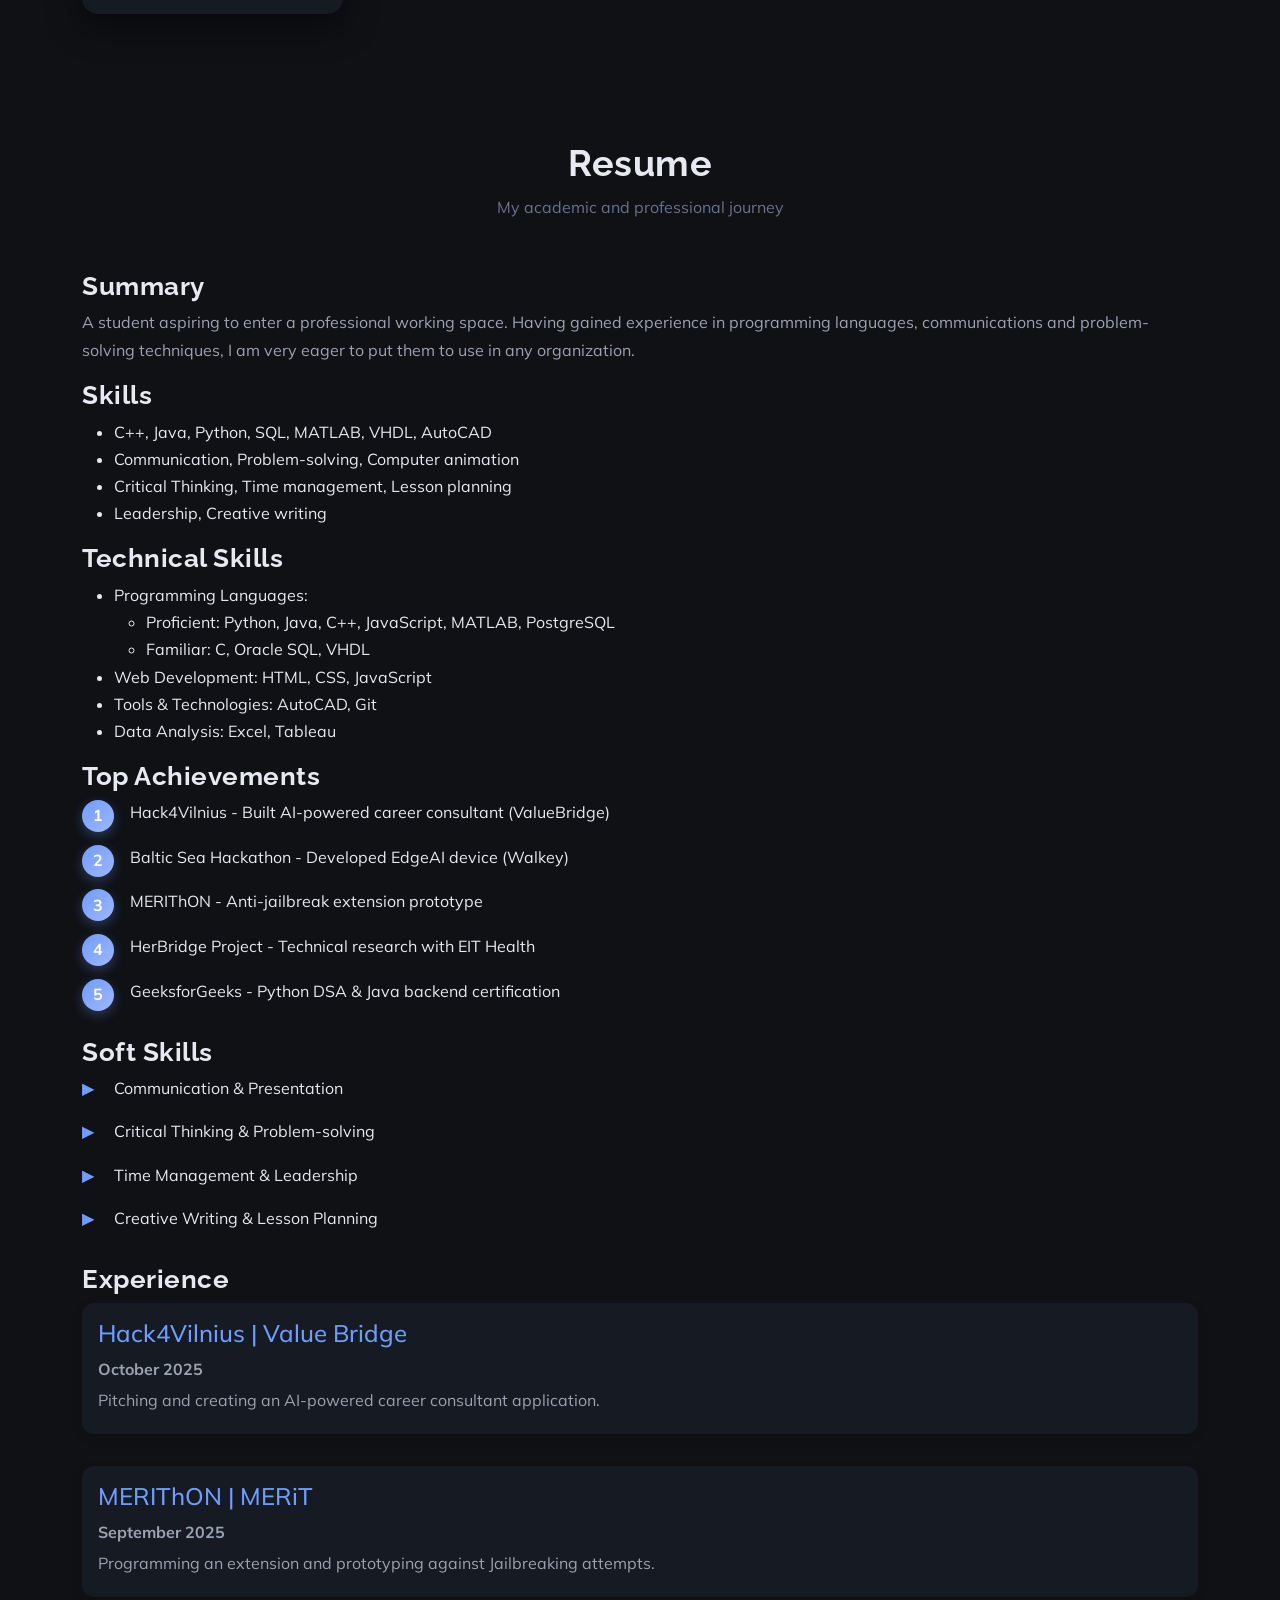
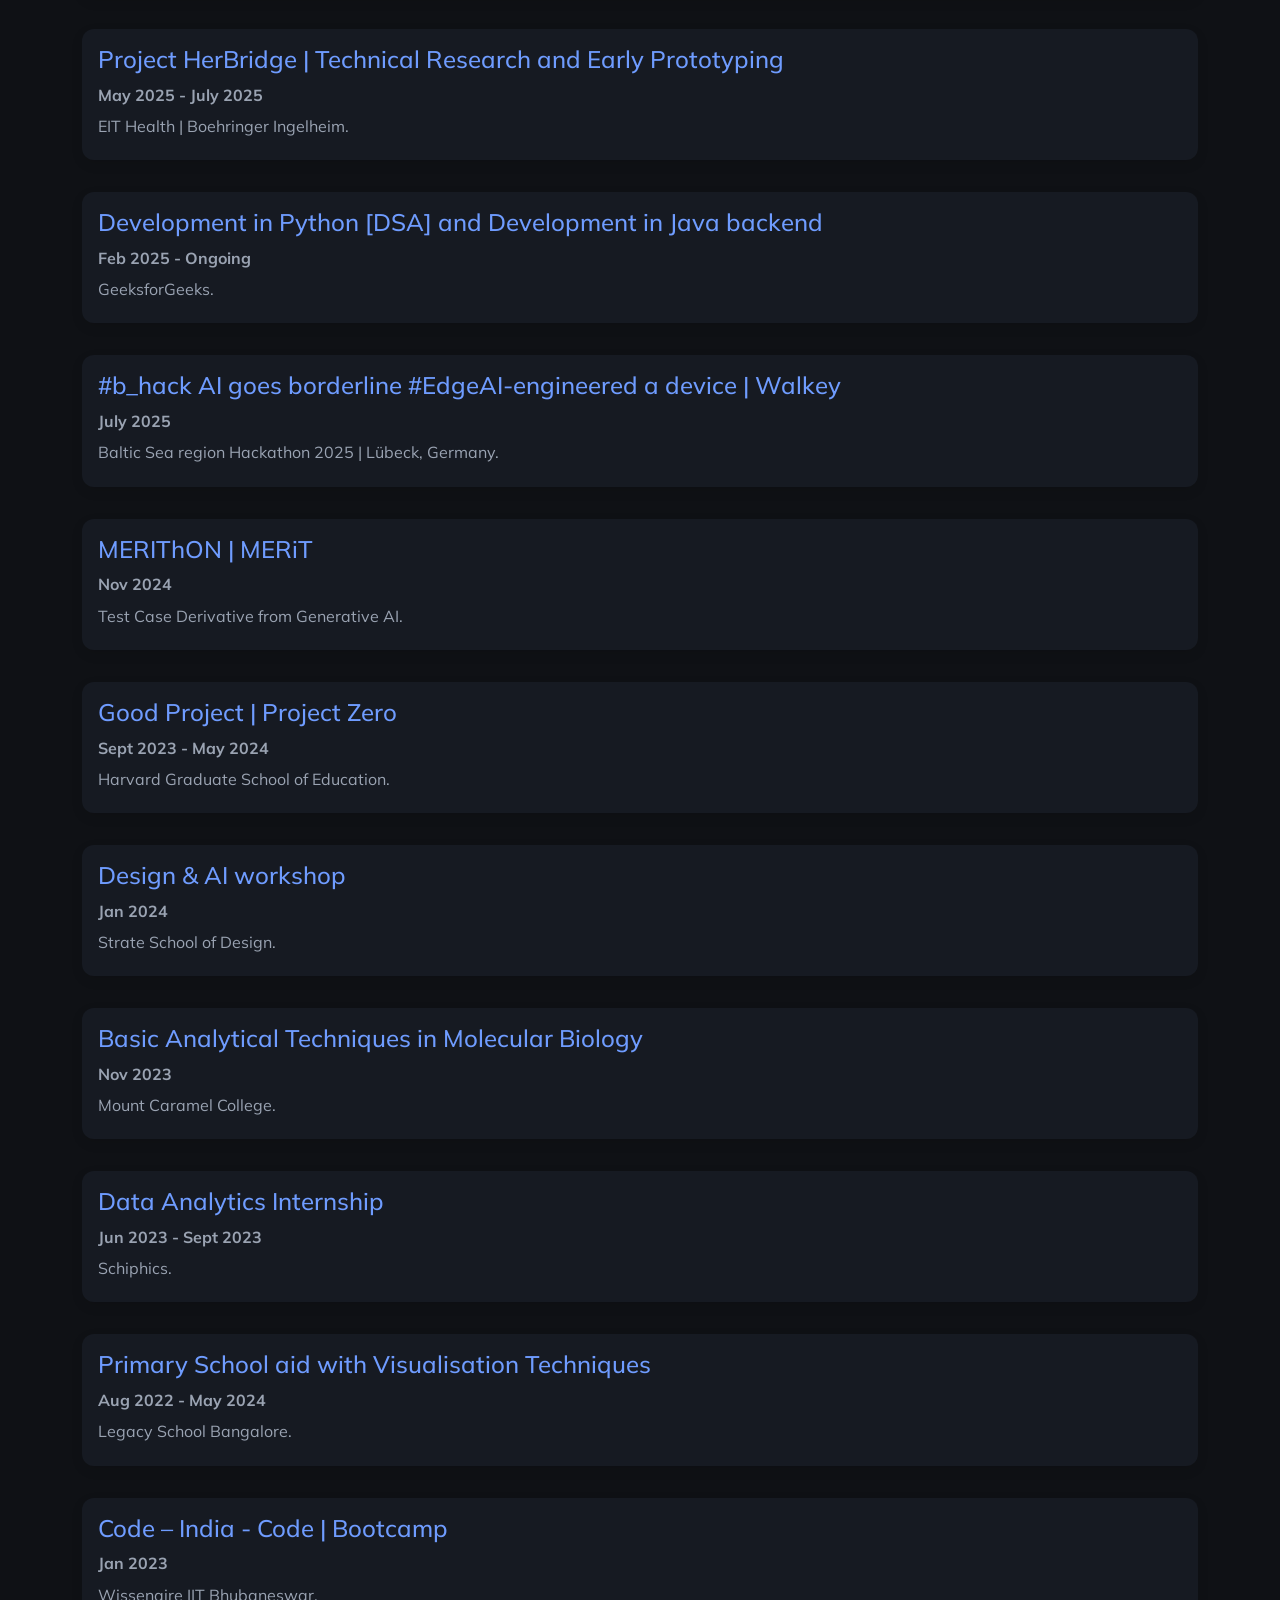
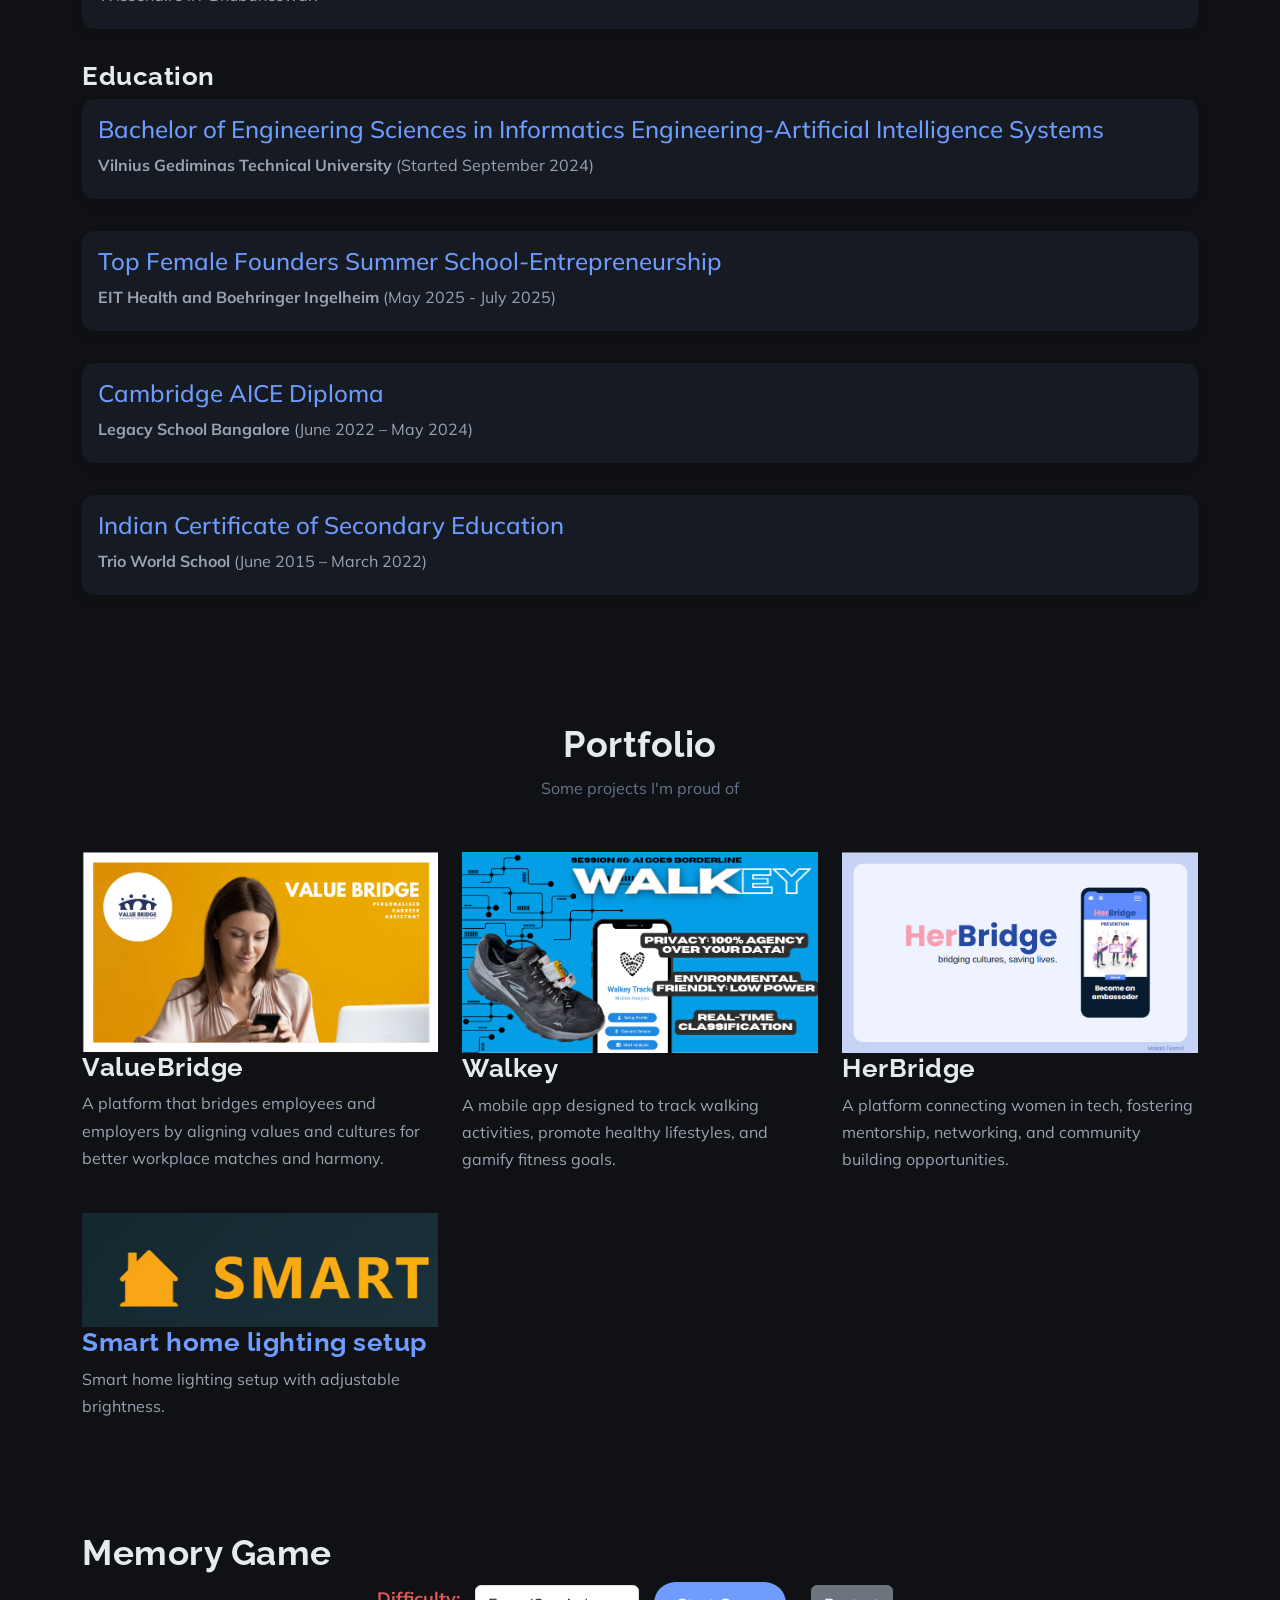
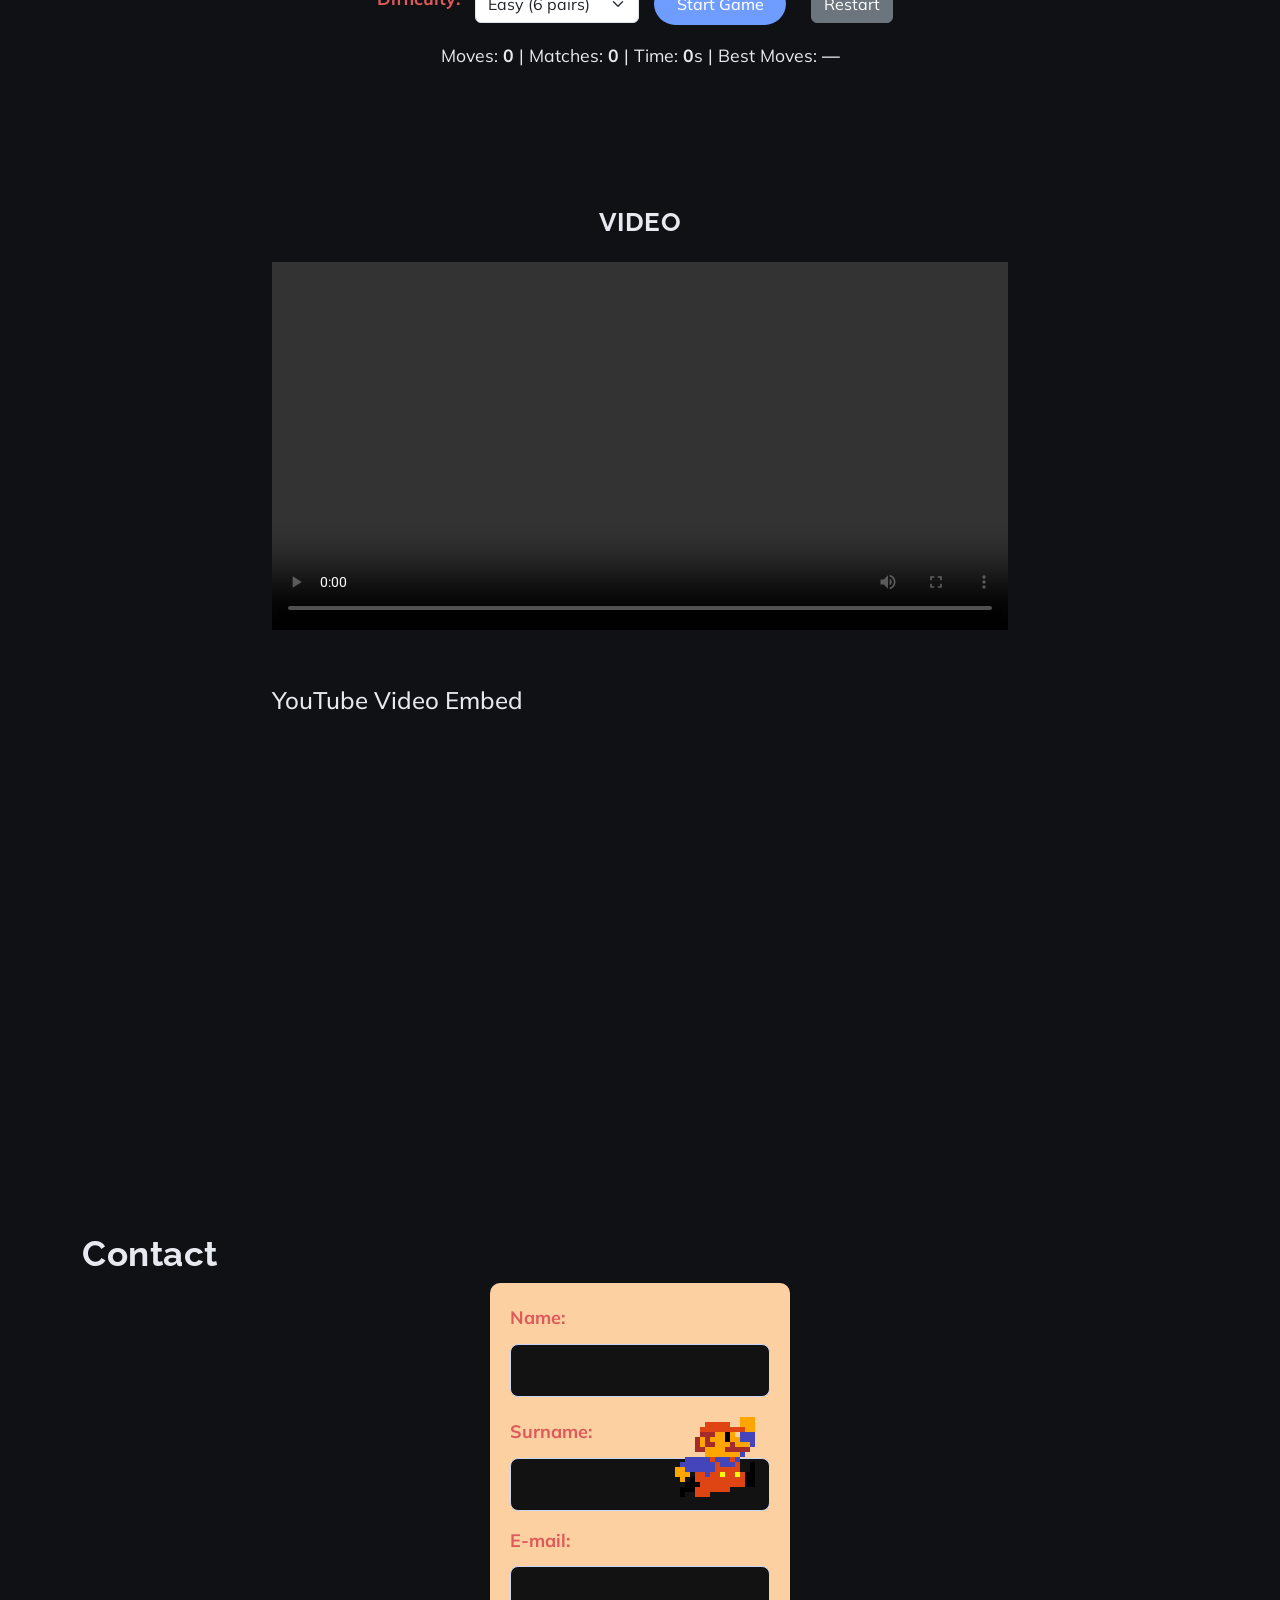
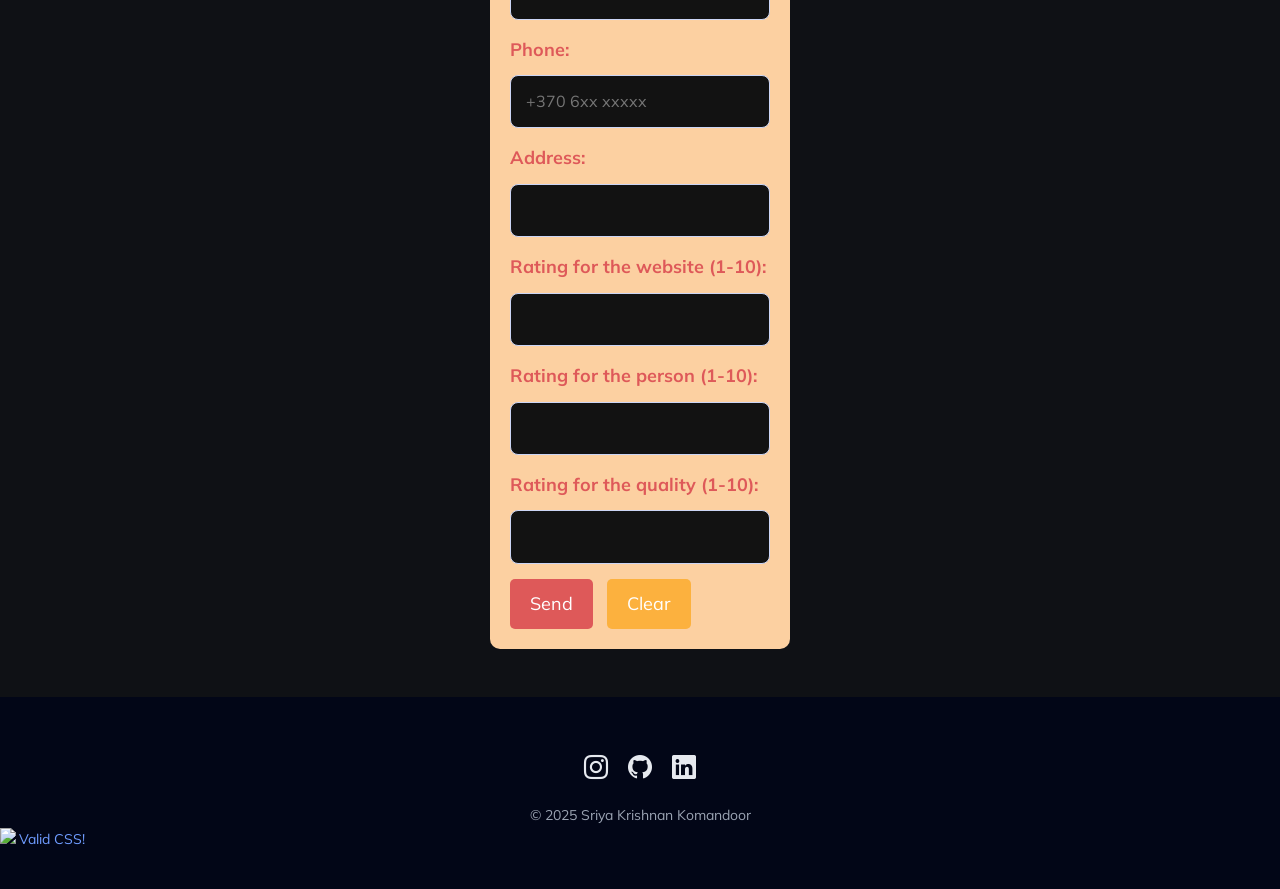
==== commit b0a74d5c: "Update index.htmlpls work" ====
--- a/index.html
+++ b/index.html
@@ -539,6 +539,13 @@
       </a>
     </div>
     <p>© 2025 Sriya Krishnan Komandoor</p>
+    <p>
+      <a href="https://jigsaw.w3.org/css-validator/check/referer">
+        <img style="border:0;width:88px;height:31px"
+        src="https://jigsaw.w3.org/css-validator/images/vcss"
+        alt="Valid CSS!" />
+      </a>
+    </p>
   </footer>
 
   <!-- Audio -->
